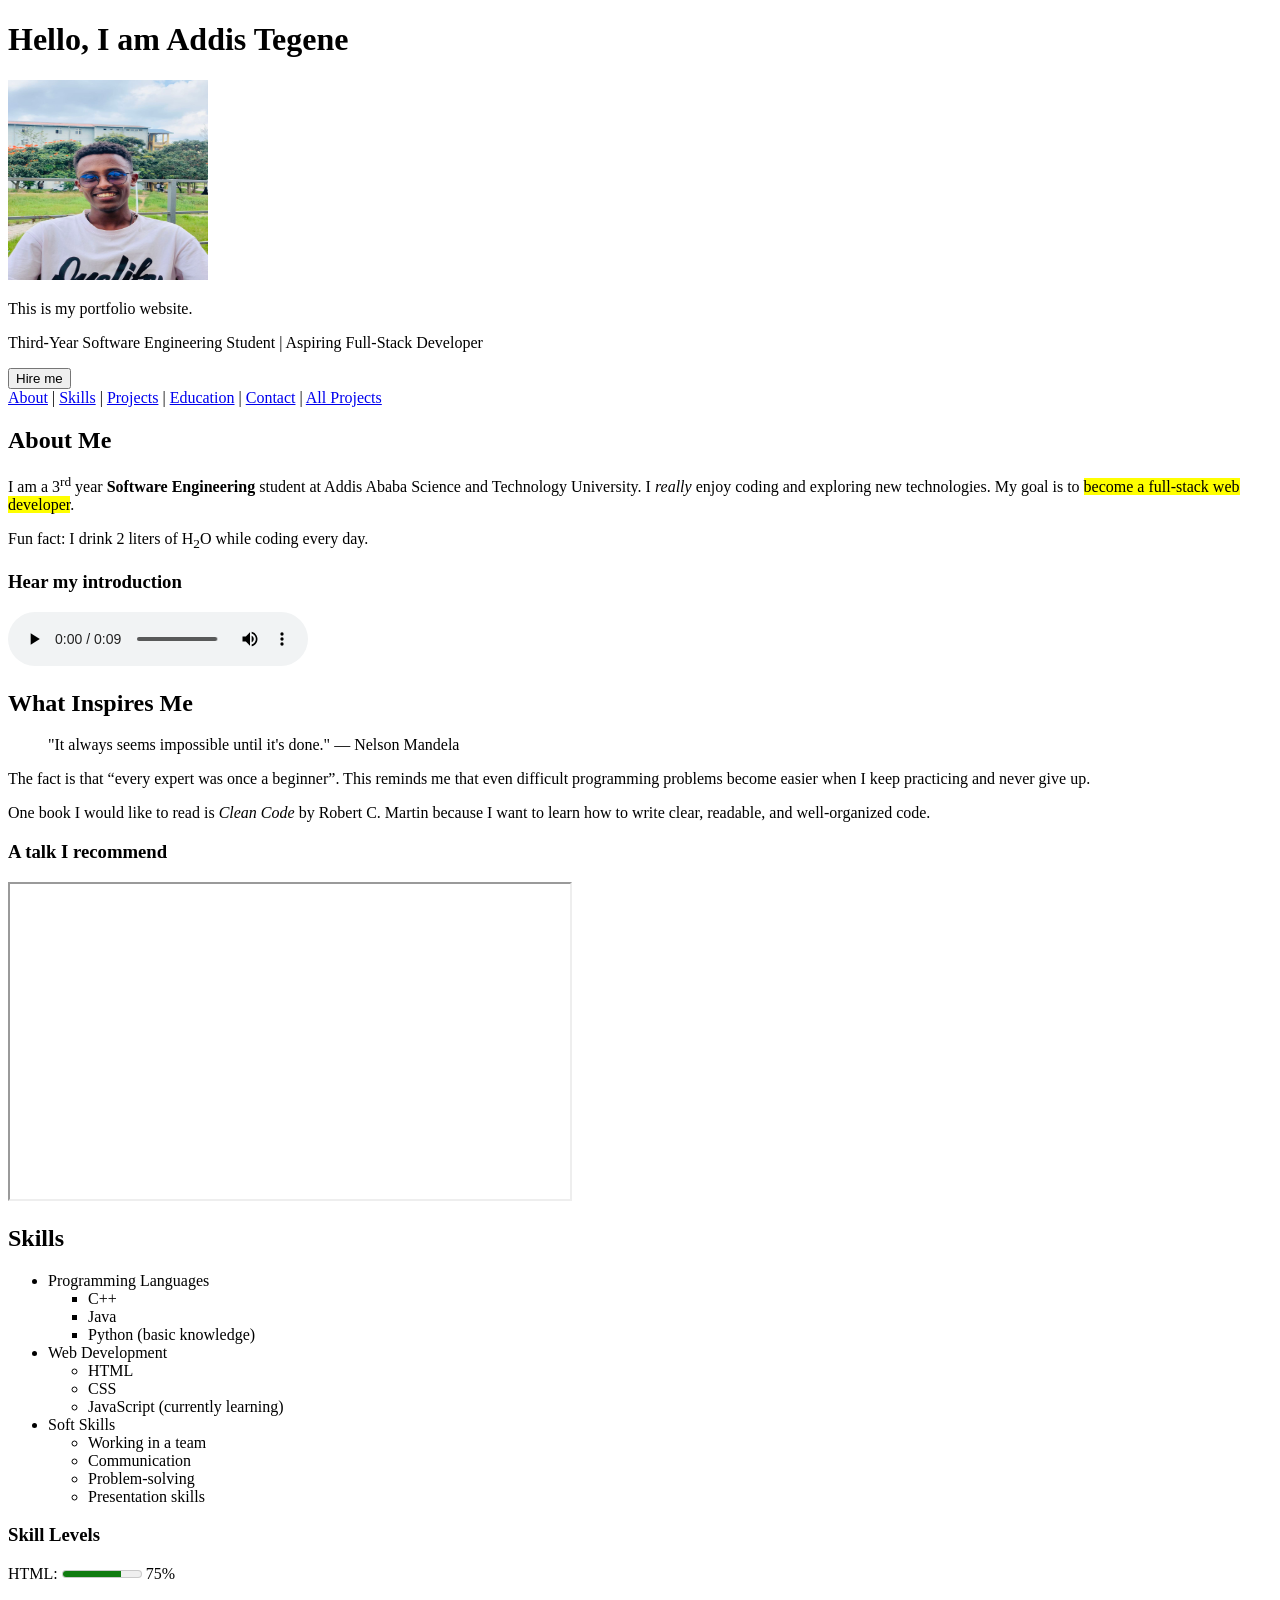
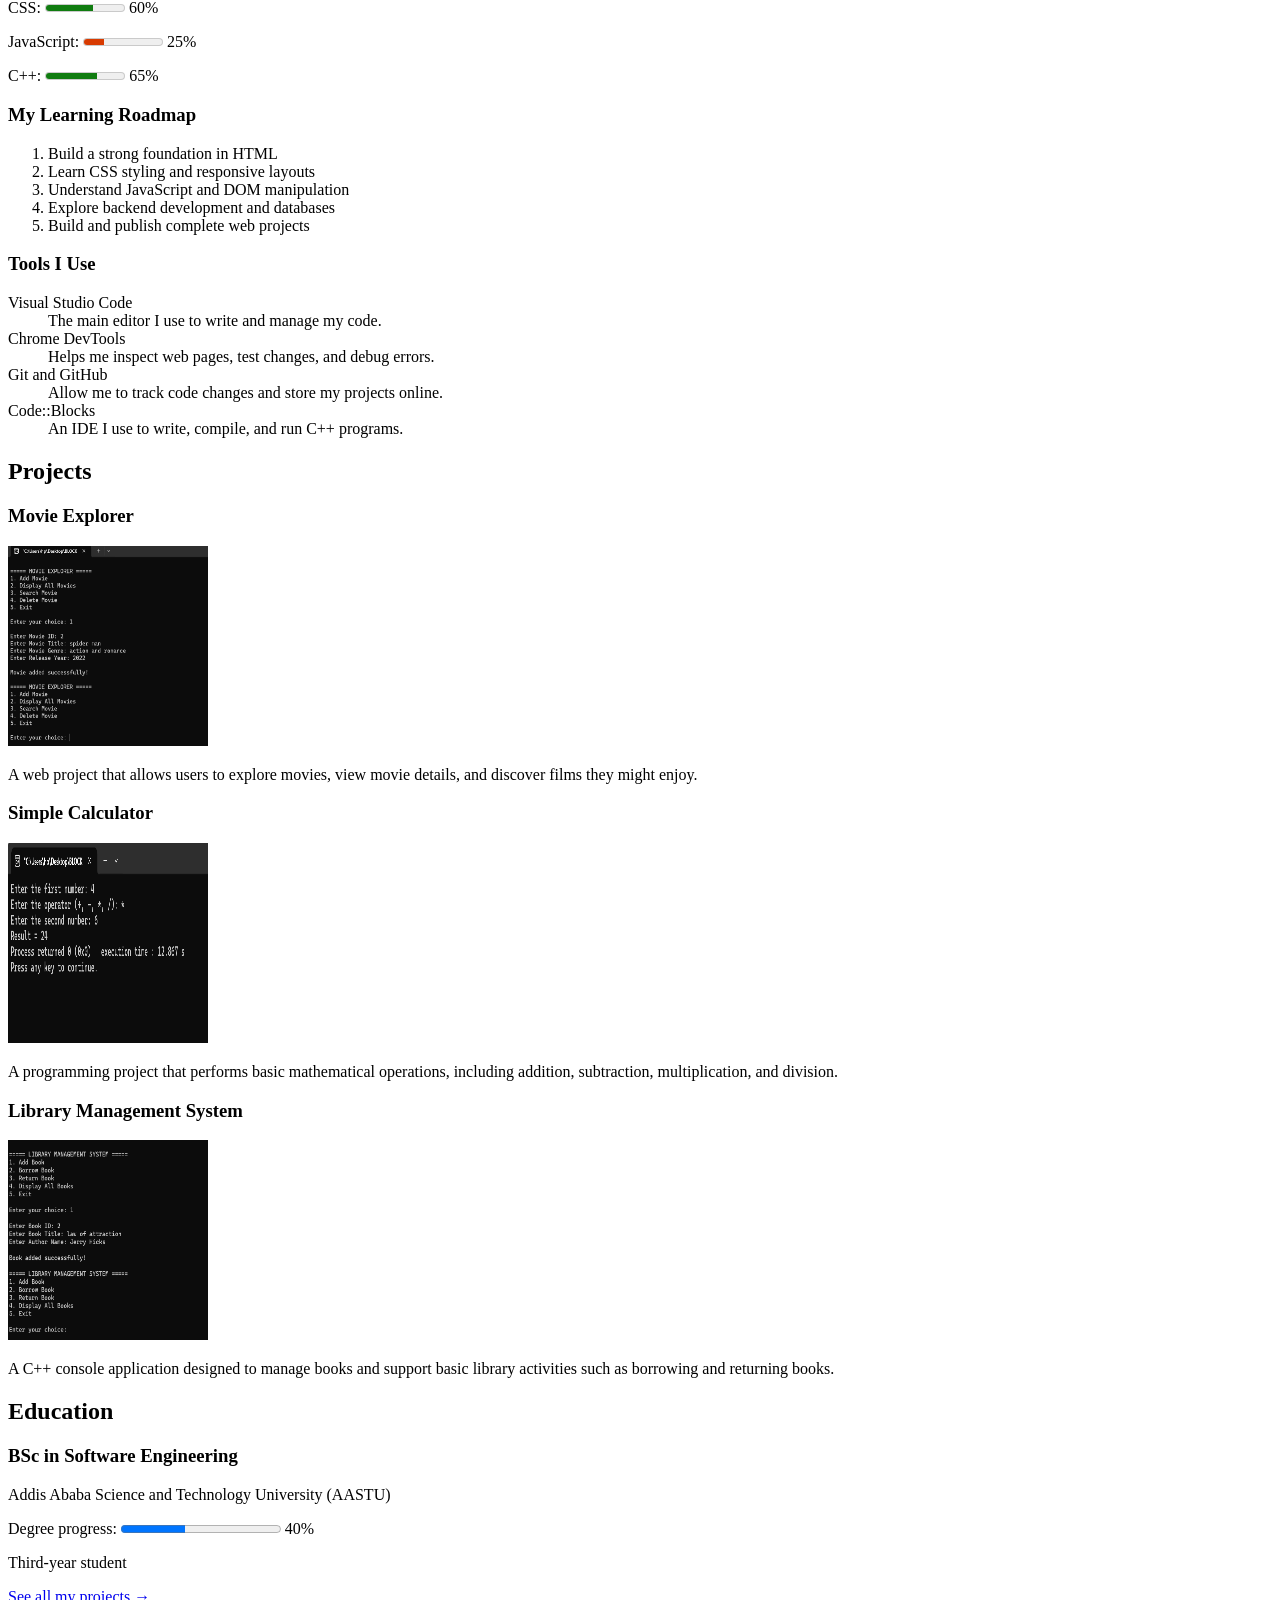
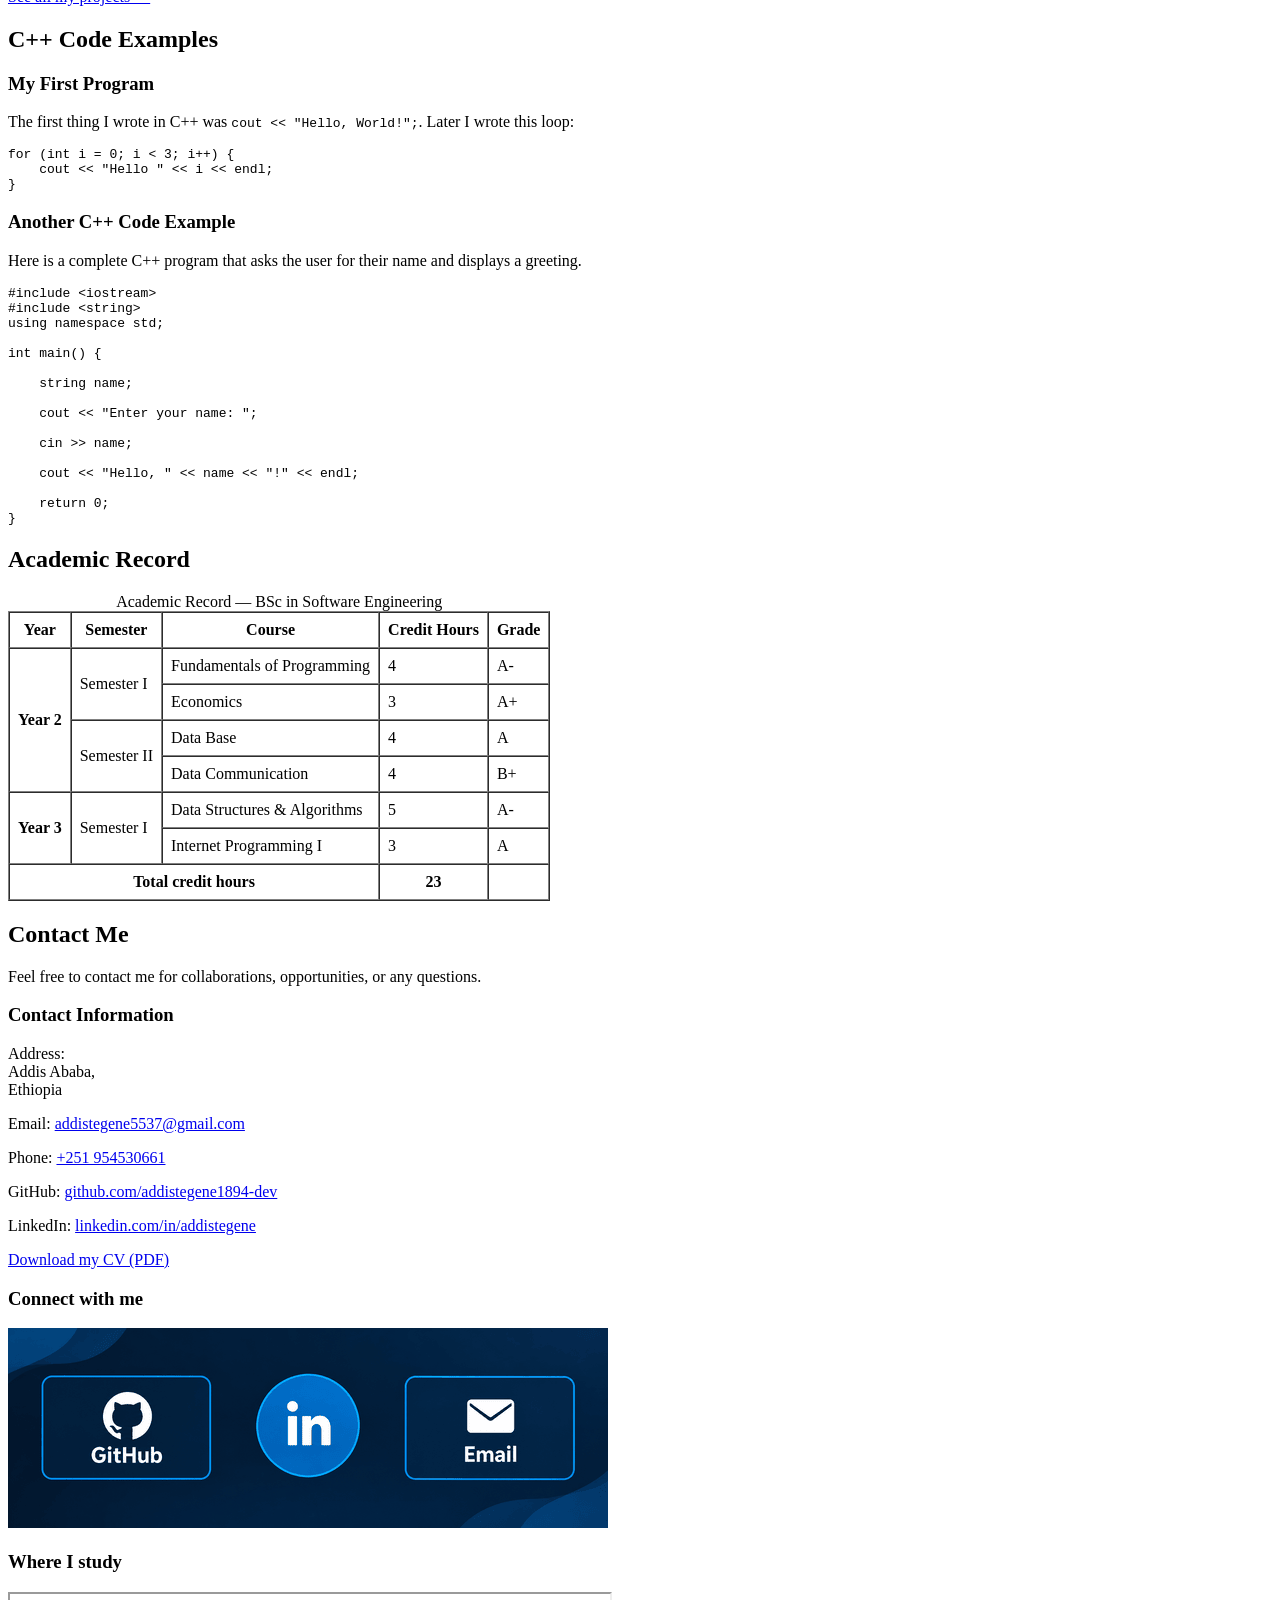
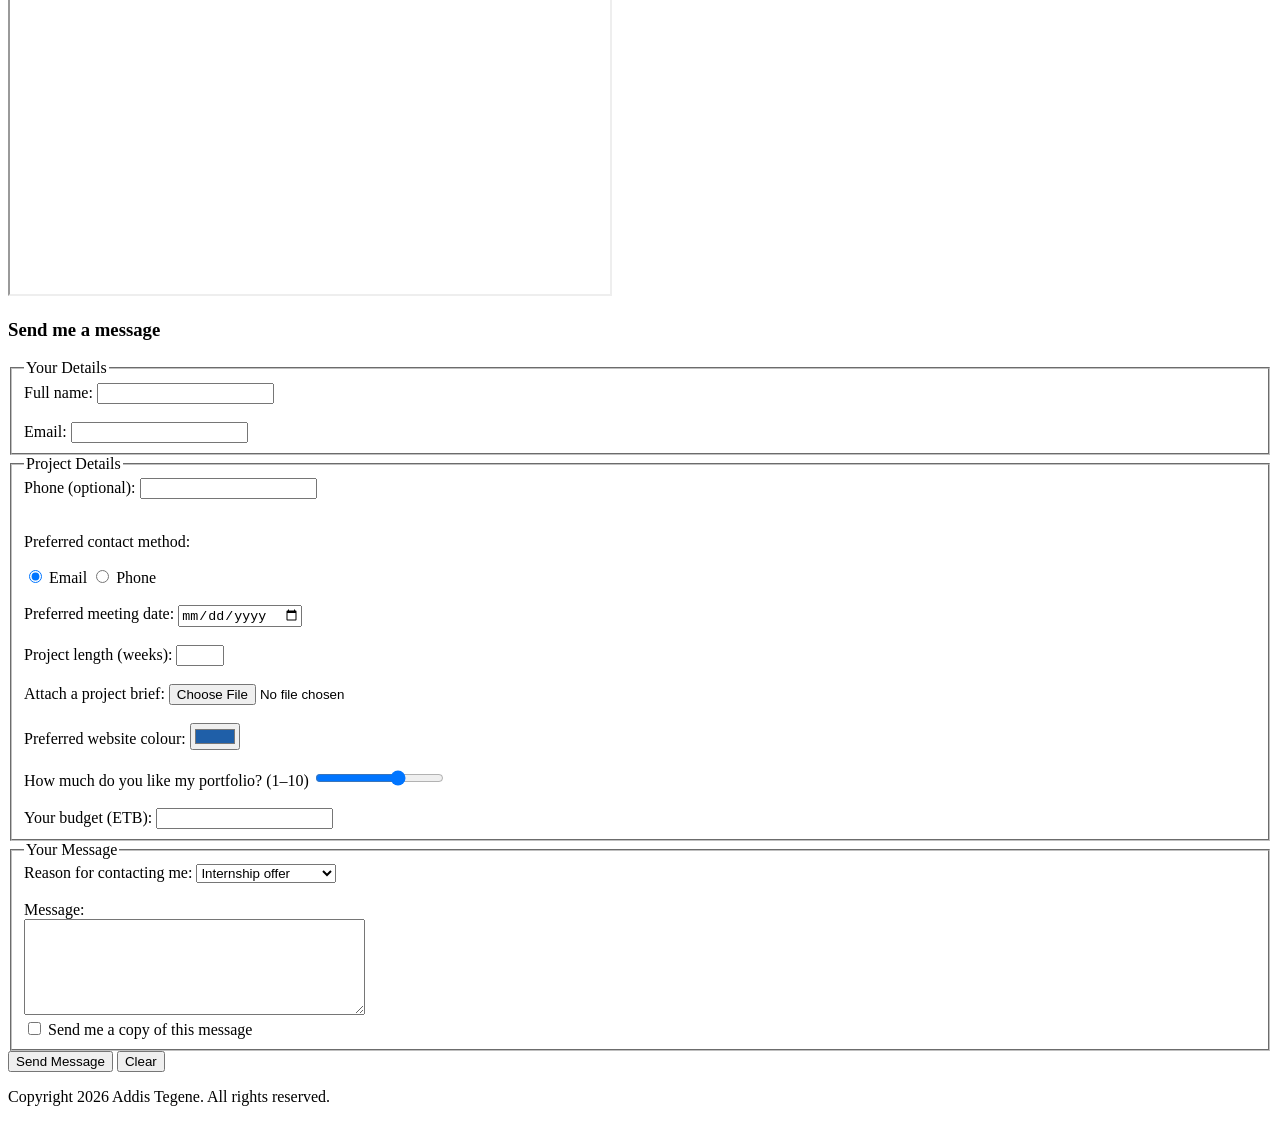
==== portfolio/index.html @ 34bf897a "Add dialog, collapsible details, meters and progress" ====
<!DOCTYPE html>
<html lang="en">

<head>
    <meta charset="UTF-8">
    <meta name="viewport" content="width=device-width, initial-scale=1.0">

    <meta name="description" content="Portfolio of Addis Tegene, Software Engineering student and aspiring web developer in Addis Ababa.">

    <meta name="keywords" content="Addis Tegene, portfolio, software engineering, web developer, HTML">

    <meta name="author" content="Addis Tegene">

    <link rel="icon" type="image/png" href="images/favicon.png">

    <title>Addis Tegene | Portfolio</title>
</head>

<body>

<header>

    <h1>Hello, I am Addis Tegene</h1>

    <img src="images/profile photo.jpg"
         alt="Portrait of Addis Tegene"
         width="200"
         height="200">

    <p>This is my portfolio website.</p>
    <p>Third-Year Software Engineering Student | Aspiring Full-Stack Developer</p>

    <button type="button"
    onclick="document.getElementById('hireDialog').showModal()">
    Hire me
</button>

<dialog id="hireDialog">

    <h2>Available for Internships</h2>

    <p>
        I am available for internships and freelance web projects
        from June 2027.
    </p>

    <p>
        <a href="#contact">Send me a message</a>
        or
        <a href="files/cv.pdf" download>download my CV</a>.
    </p>

    <button type="button"
        onclick="document.getElementById('hireDialog').close()">
        Close
    </button>

</dialog>
    <nav>
        <a href="index.html#about">About</a> |
        <a href="index.html#skills">Skills</a> |
        <a href="index.html#projects">Projects</a> |
        <a href="index.html#education">Education</a> |
        <a href="index.html#contact">Contact</a> |
        <a href="project.html">All Projects</a>
    </nav>

</header>

<main>

    <section id="about">

        <h2>About Me</h2>

        <p>
            I am a 3<sup>rd</sup> year
            <strong>Software Engineering</strong> student
            at Addis Ababa Science and Technology University.
            I <em>really</em> enjoy coding and exploring new technologies.
            My goal is to
            <mark>become a full-stack web developer</mark>.
        </p>

        <p>
            Fun fact: I drink 2 liters of H<sub>2</sub>O
            while coding every day.
        </p>
<h3>Hear my introduction</h3>

<audio controls>
    <source src="media/intro.mp3" type="audio/mpeg">
    Your browser does not support the audio element.
</audio>    
    </section>

    <aside>

        <h2>What Inspires Me</h2>

        <blockquote>
            "It always seems impossible until it's done."
            — Nelson Mandela
        </blockquote>

        <p>
            The fact is that <q>every expert was once a beginner</q>.
            This reminds me that even difficult programming problems
            become easier when I keep practicing and never give up.
        </p>

        <p>
            One book I would like to read is
            <cite>Clean Code</cite> by Robert C. Martin because I want
            to learn how to write clear, readable, and well-organized code.
        </p>
<h3>A talk I recommend</h3>

<iframe
    src="https://www.youtube.com/embed/nKIu9yen5nc"
    width="560"
    height="315"
    title="YouTube video: What Most Schools Don't Teach"
    allowfullscreen>
</iframe>
    </aside>

    <section id="skills">

        <h2>Skills</h2>

        <ul>
            <li>Programming Languages
                <ul type="square">
                    <li>C++</li>
                    <li>Java</li>
                    <li>Python (basic knowledge)</li>
                </ul>
            </li>

            <li>Web Development
                <ul type="circle">
                    <li>HTML</li>
                    <li>CSS</li>
                    <li>JavaScript (currently learning)</li>
                </ul>
            </li>

            <li>Soft Skills
                <ul>
                    <li>Working in a team</li>
                    <li>Communication</li>
                    <li>Problem-solving</li>
                    <li>Presentation skills</li>
                </ul>
            </li>
        </ul>

        
        <h3>Skill Levels</h3>

<p>
    <label for="lvl-html">HTML:</label>
    <meter id="lvl-html" value="0.75" min="0" max="1">
        75%
    </meter>
    75%
</p>

<p>
    <label for="lvl-css">CSS:</label>
    <meter id="lvl-css" value="0.60" min="0" max="1">
        60%
    </meter>
    60%
</p>

<p>
    <label for="lvl-js">JavaScript:</label>
    <meter id="lvl-js" value="0.25" min="0" max="1"
           low="0.3" high="0.7" optimum="1">
        25%
    </meter>
    25%
</p>

<p>
    <label for="lvl-cpp">C++:</label>
    <meter id="lvl-cpp" value="0.65" min="0" max="1">
        65%
    </meter>
    65%
</p>
        <h3>My Learning Roadmap</h3>

        <ol type="1">
            <li>Build a strong foundation in HTML</li>
            <li>Learn CSS styling and responsive layouts</li>
            <li>Understand JavaScript and DOM manipulation</li>
            <li>Explore backend development and databases</li>
            <li>Build and publish complete web projects</li>
        </ol>

        <h3>Tools I Use</h3>

        <dl>
            <dt>Visual Studio Code</dt>
            <dd>The main editor I use to write and manage my code.</dd>

            <dt>Chrome DevTools</dt>
            <dd>Helps me inspect web pages, test changes, and debug errors.</dd>

            <dt>Git and GitHub</dt>
            <dd>Allow me to track code changes and store my projects online.</dd>

            <dt>Code::Blocks</dt>
            <dd>An IDE I use to write, compile, and run C++ programs.</dd>
        </dl>

    </section>

    <section id="projects">

        <h2>Projects</h2>

        <article id="movie">

            <h3>Movie Explorer</h3>

            <img src="images/project-movie-explorer.png"
                 alt="Movie Explorer project screenshot"
                 width="200"
                 height="200">

            <p>
                A web project that allows users to explore movies,
                view movie details, and discover films they might enjoy.
            </p>

        </article>

        <article id="calculator">

            <h3>Simple Calculator</h3>

            <img src="images/project-calculator.png"
                 alt="Simple calculator project screenshot"
                 width="200"
                 height="200">

            <p>
                A programming project that performs basic mathematical
                operations, including addition, subtraction,
                multiplication, and division.
            </p>

        </article>

        <article id="library">

            <h3>Library Management System</h3>

            <img src="images/project-library.png"
                 alt="Library management system project screenshot"
                 width="200"
                 height="200">

            <p>
                A C++ console application designed to manage books
                and support basic library activities such as
                borrowing and returning books.
            </p>

        </article>

    </section>

   <section id="education">

    <h2>Education</h2>

    <h3>BSc in Software Engineering</h3>

    <p>
        Addis Ababa Science and Technology University (AASTU)
    </p>

    <p>
        <label for="degree">Degree progress:</label>

        <progress id="degree" value="40" max="100">
            40%
        </progress>

        40%
    </p>

    <p>Third-year student</p>

    <p>
        <a href="project.html">See all my projects →</a>
    </p>

</section>

    <section id="code-examples">

        <h2>C++ Code Examples</h2>

        <h3>My First Program</h3>

        <p>
            The first thing I wrote in C++ was
            <code>cout &lt;&lt; "Hello, World!";</code>.
            Later I wrote this loop:
        </p>

        <pre><code>for (int i = 0; i &lt; 3; i++) {
    cout &lt;&lt; "Hello " &lt;&lt; i &lt;&lt; endl;
}</code></pre>

        <h3>Another C++ Code Example</h3>

        <p>
            Here is a complete C++ program that asks the user
            for their name and displays a greeting.
        </p>

        <pre><code>#include &lt;iostream&gt;
#include &lt;string&gt;
using namespace std;

int main() {

    string name;

    cout &lt;&lt; "Enter your name: ";

    cin &gt;&gt; name;

    cout &lt;&lt; "Hello, " &lt;&lt; name &lt;&lt; "!" &lt;&lt; endl;

    return 0;
}</code></pre>

    </section>

    <section id="academic-record">

        <h2>Academic Record</h2>

        <table border="1" cellpadding="8" cellspacing="0">

            <caption>Academic Record — BSc in Software Engineering</caption>

            <thead>
                <tr>
                    <th>Year</th>
                    <th>Semester</th>
                    <th>Course</th>
                    <th>Credit Hours</th>
                    <th>Grade</th>
                </tr>
            </thead>

            <tbody>

                <tr>
                    <th rowspan="4">Year 2</th>
                    <td rowspan="2">Semester I</td>
                    <td>Fundamentals of Programming</td>
                    <td>4</td>
                    <td>A-</td>
                </tr>

                <tr>
                    <td>Economics</td>
                    <td>3</td>
                    <td>A+</td>
                </tr>

                <tr>
                    <td rowspan="2">Semester II</td>
                    <td>Data Base</td>
                    <td>4</td>
                    <td>A</td>
                </tr>

                <tr>
                    <td>Data Communication</td>
                    <td>4</td>
                    <td>B+</td>
                </tr>

                <tr>
                    <th rowspan="2">Year 3</th>
                    <td rowspan="2">Semester I</td>
                    <td>Data Structures &amp; Algorithms</td>
                    <td>5</td>
                    <td>A-</td>
                </tr>

                <tr>
                    <td>Internet Programming I</td>
                    <td>3</td>
                    <td>A</td>
                </tr>

            </tbody>

            <tfoot>
                <tr>
                    <th colspan="3">Total credit hours</th>
                    <th>23</th>
                    <th></th>
                </tr>
            </tfoot>

        </table>

    </section>

    <section id="contact">

        <h2>Contact Me</h2>

        <p>
            Feel free to contact me for collaborations,
            opportunities, or any questions.
        </p>

        <h3>Contact Information</h3>

        <p>
            Address:<br>
            Addis Ababa,<br>
            Ethiopia
        </p>

        <p>
            Email:
            <a href="mailto:addistegene5537@gmail.com">
                addistegene5537@gmail.com
            </a>
        </p>

        <p>
            Phone:
            <a href="tel:+251954530661">+251 954530661</a>
        </p>

        <p>
            GitHub:
            <a href="https://github.com/addistegene1894-dev">
                github.com/addistegene1894-dev
            </a>
        </p>

        <p>
            LinkedIn:
            <a href="https://www.linkedin.com/in/addis-tegene">
                linkedin.com/in/addistegene
            </a>
        </p>

        <p>
            <a href="files/cv.pdf" download>
                Download my CV (PDF)
            </a>
        </p>

        <h3>Connect with me</h3>

        <img
            src="images/connect-banner.png"
            usemap="#connectmap"
            alt="Connect banner: GitHub, LinkedIn, Email"
            width="600"
            height="200"
        >

        <map name="connectmap">

            <area
                shape="rect"
                coords="20,40,180,160"
                href="https://github.com/addistegene1894-dev"
                alt="GitHub"
                target="_blank"
                rel="noopener noreferrer"
            >

            <area
                shape="circle"
                coords="300,100,70"
                href="https://www.linkedin.com/in/addis-tegene-90b27638a/"
                alt="LinkedIn"
                target="_blank"
                rel="noopener noreferrer"
            >

            <area
                shape="rect"
                coords="420,40,580,160"
                href="mailto:addistegene5537@gmail.com"
                alt="Email"
            >

        </map>

        <h3>Where I study</h3>

<iframe
    src="https://www.google.com/maps?q=Addis+Ababa+Science+and+Technology+University,+Addis+Ababa,+Ethiopia&output=embed"
    width="600"
    height="300"
    title="Map of Addis Ababa Science and Technology University campus">
</iframe>
<h3>Send me a message</h3>

<form action="thank-you.html" method="post" enctype="multipart/form-data">

    <fieldset>
        <legend>Your Details</legend>

        <label for="fullname">Full name:</label>
        <input type="text" id="fullname" name="fullname" required>
        <br><br>

        <label for="email">Email:</label>
        <input type="email" id="email" name="email" required>
    </fieldset>

    <fieldset>
        <legend>Project Details</legend>

        <label for="phone">Phone (optional):</label>
        <input type="text" id="phone" name="phone"
               pattern="0[79][0-9]{8}"
               title="10 digits starting with 09 or 07">
        <br><br>

        <p>Preferred contact method:</p>

        <input type="radio" id="by-email" name="contact-method"
               value="email" checked>
        <label for="by-email">Email</label>

        <input type="radio" id="by-phone" name="contact-method"
               value="phone">
        <label for="by-phone">Phone</label>
        <br><br>

        <label for="meeting">Preferred meeting date:</label>
        <input type="date" id="meeting" name="meeting"
               min="2026-11-01">
        <br><br>

        <label for="weeks">Project length (weeks):</label>
        <input type="number" id="weeks" name="weeks"
               min="1" max="52" step="1">
        <br><br>

        <label for="brief">Attach a project brief:</label>
        <input type="file" id="brief" name="brief">
        <br><br>

        <label for="colour">Preferred website colour:</label>
        <input type="color" id="colour" name="colour"
               value="#1f5fa8">
        <br><br>

        <label for="rating">
            How much do you like my portfolio? (1–10)
        </label>
        <input type="range" id="rating" name="rating"
               min="1" max="10" value="7">
        <br><br>

        <label for="budget">Your budget (ETB):</label>
        <input type="number" id="budget" name="budget"
               min="1000" step="500">

    </fieldset>

    <fieldset>
        <legend>Your Message</legend>

        <label for="reason">Reason for contacting me:</label>

        <select id="reason" name="reason" required>
            <optgroup label="Work">
                <option value="internship">Internship offer</option>
                <option value="freelance">Freelance project</option>
                <option value="job">Full-time job</option>
            </optgroup>

            <optgroup label="Study">
                <option value="group-project">Group project</option>
                <option value="tutoring">Tutoring</option>
            </optgroup>

            <option value="other">Other</option>
        </select>
        <br><br>

        <label for="message">Message:</label><br>

        <textarea id="message" name="message"
                  rows="6" cols="40" required></textarea>

        <br>

        <input type="checkbox" id="copy" name="copy" value="yes">
        <label for="copy">Send me a copy of this message</label>

    </fieldset>

    <button type="submit">Send Message</button>
    <button type="reset">Clear</button>

</form>

    </section>

</main>

<footer>

    <p>Copyright 2026 Addis Tegene. All rights reserved.</p>

</footer>

</body>
</html>
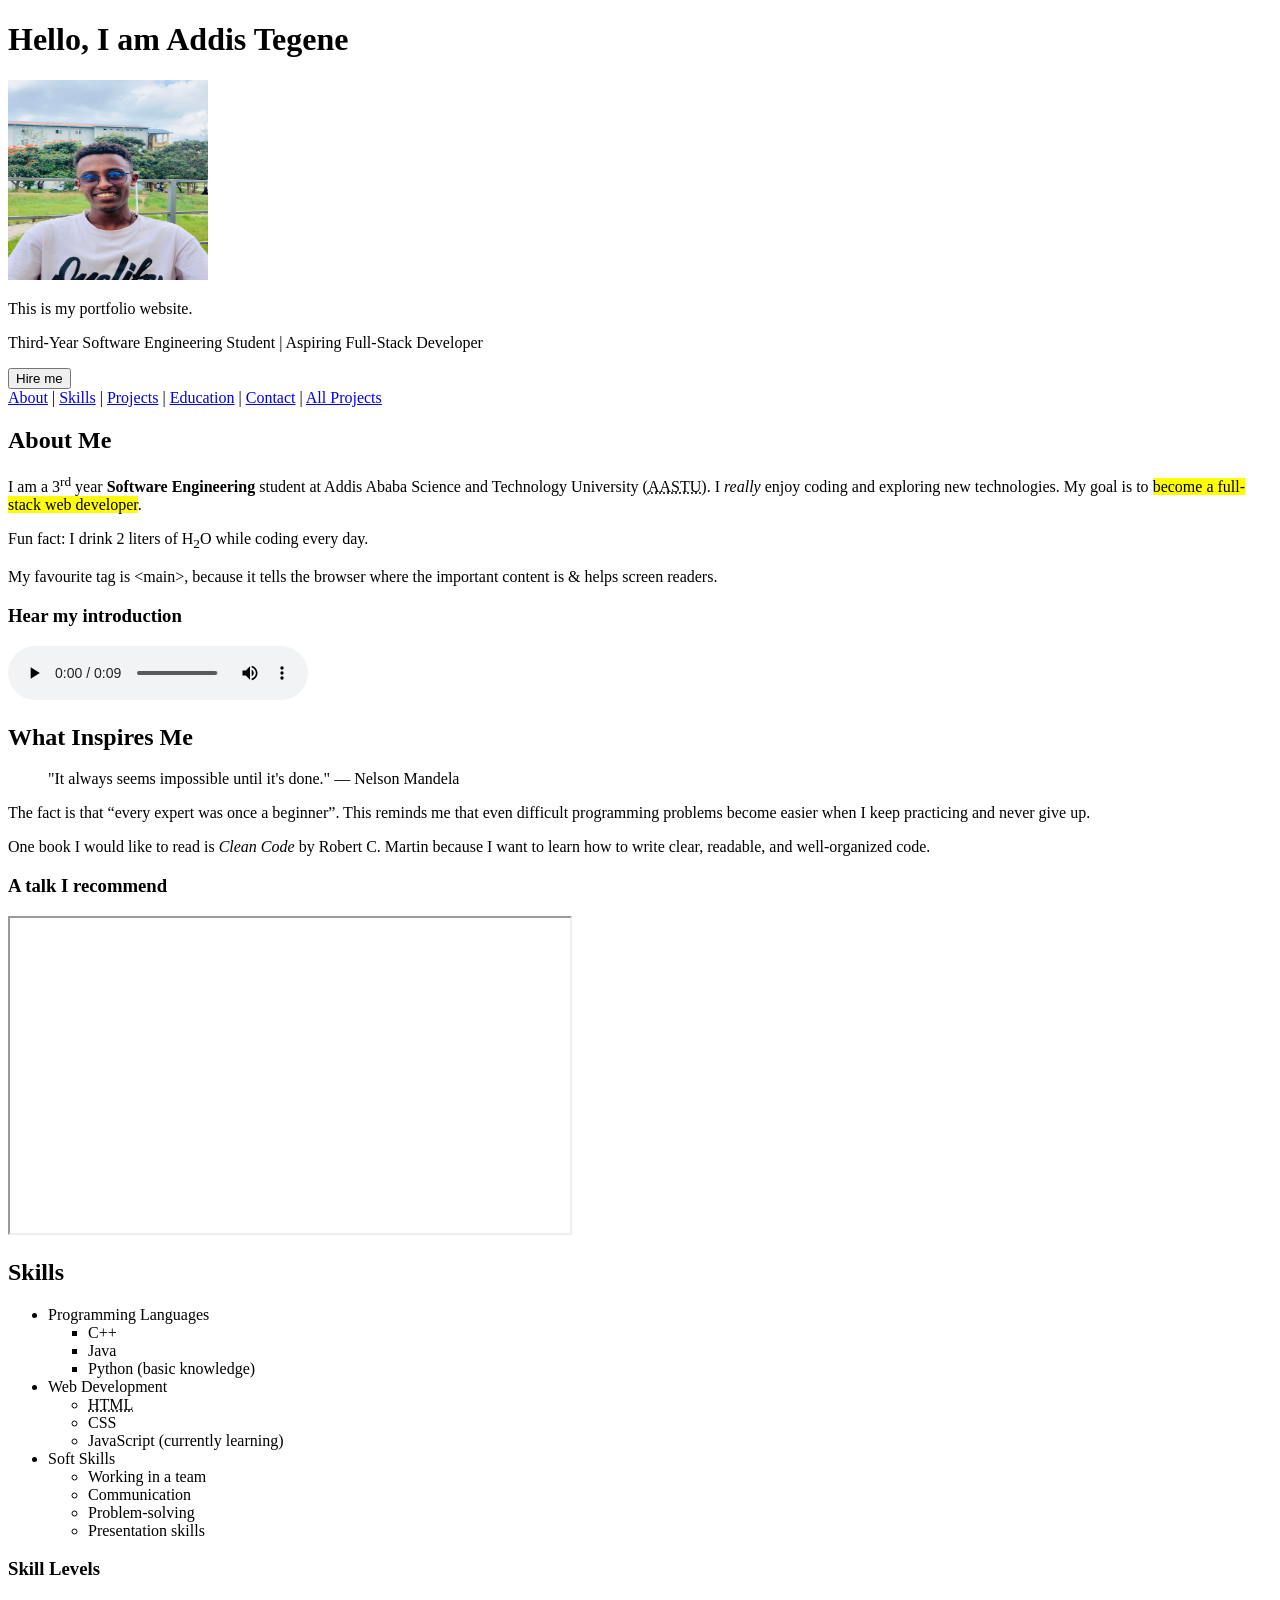
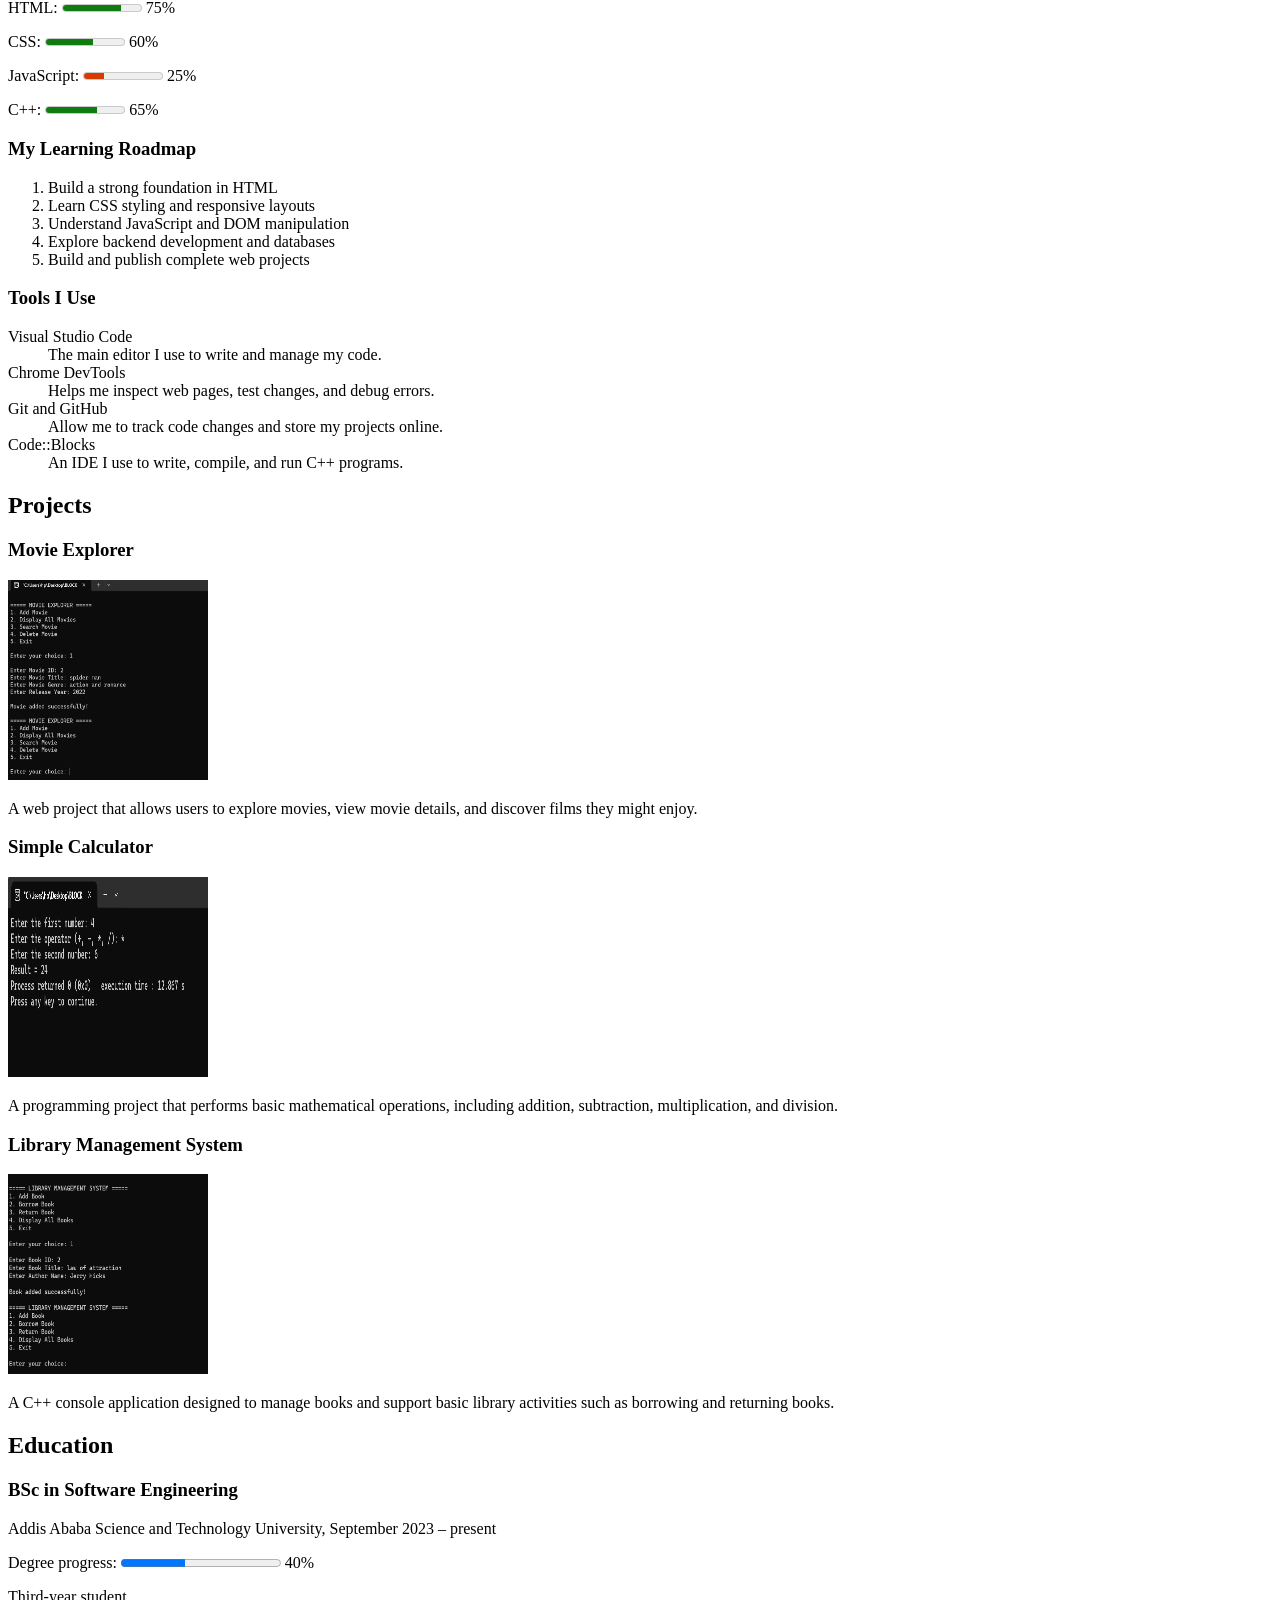
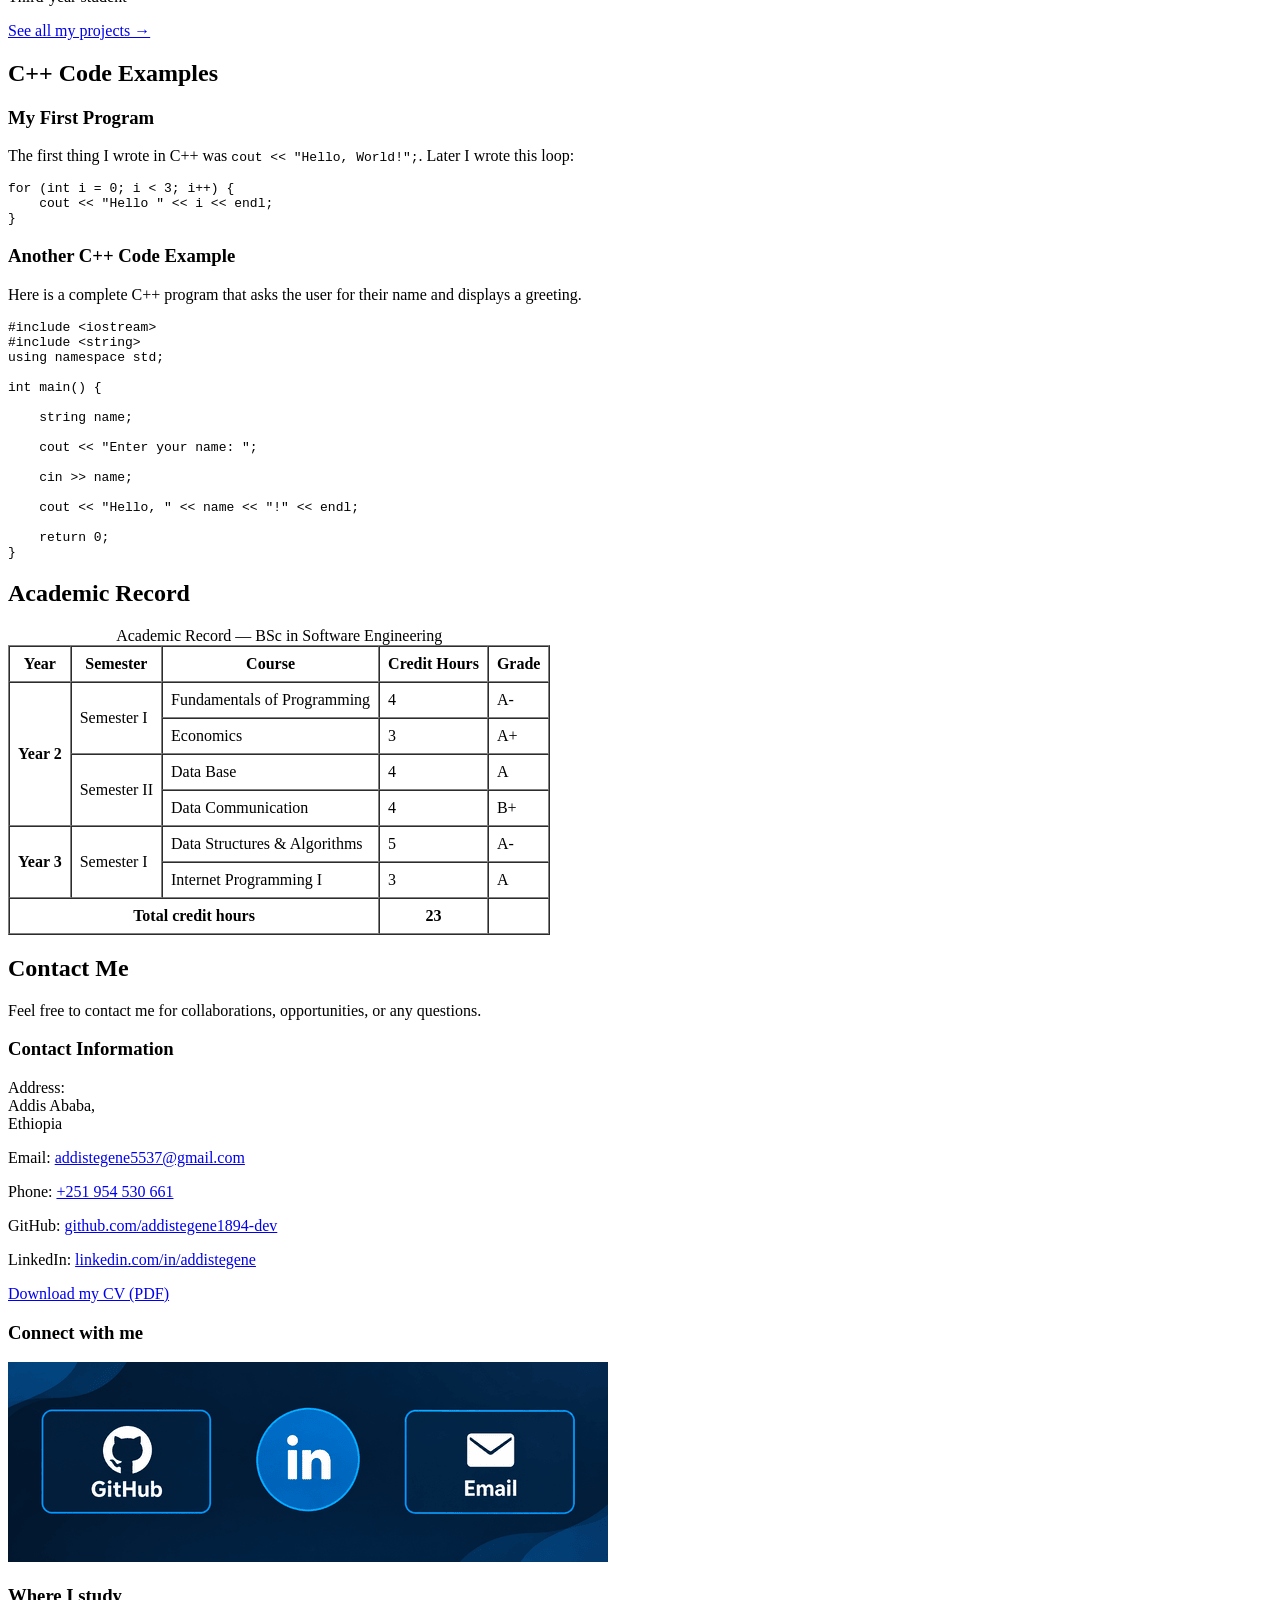
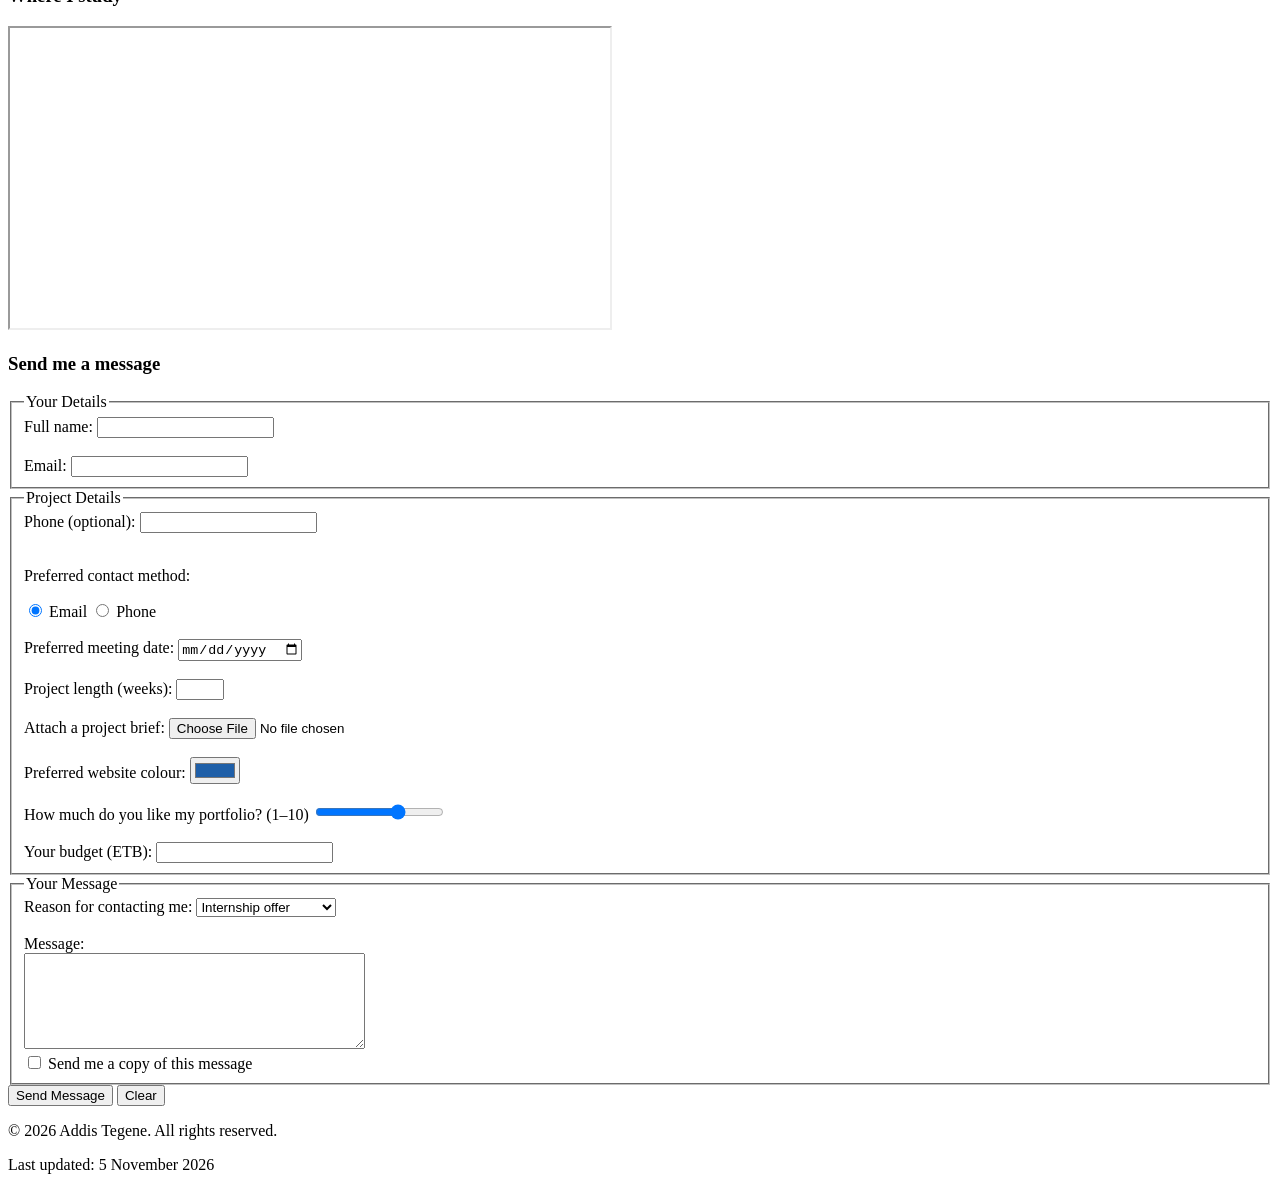
==== commit 3422c1cf: "Adding Dates, abbreviations, HTML entities" ====
--- a/portfolio/index.html
+++ b/portfolio/index.html
@@ -1,3 +1,4 @@
+
 <!DOCTYPE html>
 <html lang="en">
 
@@ -31,31 +32,32 @@
     <p>Third-Year Software Engineering Student | Aspiring Full-Stack Developer</p>
 
     <button type="button"
-    onclick="document.getElementById('hireDialog').showModal()">
-    Hire me
-</button>
-
-<dialog id="hireDialog">
-
-    <h2>Available for Internships</h2>
-
-    <p>
-        I am available for internships and freelance web projects
-        from June 2027.
-    </p>
-
-    <p>
-        <a href="#contact">Send me a message</a>
-        or
-        <a href="files/cv.pdf" download>download my CV</a>.
-    </p>
-
-    <button type="button"
-        onclick="document.getElementById('hireDialog').close()">
-        Close
+        onclick="document.getElementById('hireDialog').showModal()">
+        Hire me
     </button>
 
-</dialog>
+    <dialog id="hireDialog">
+
+        <h2>Available for Internships</h2>
+
+        <p>
+            I am available for internships and freelance web projects
+            from June 2027.
+        </p>
+
+        <p>
+            <a href="#contact">Send me a message</a>
+            or
+            <a href="files/cv.pdf" download>download my <abbr title="Curriculum Vitae">CV</abbr></a>.
+        </p>
+
+        <button type="button"
+            onclick="document.getElementById('hireDialog').close()">
+            Close
+        </button>
+
+    </dialog>
+
     <nav>
         <a href="index.html#about">About</a> |
         <a href="index.html#skills">Skills</a> |
@@ -76,7 +78,8 @@
         <p>
             I am a 3<sup>rd</sup> year
             <strong>Software Engineering</strong> student
-            at Addis Ababa Science and Technology University.
+            at Addis Ababa Science and Technology University
+            (<abbr title="Addis Ababa Science and Technology University">AASTU</abbr>).
             I <em>really</em> enjoy coding and exploring new technologies.
             My goal is to
             <mark>become a full-stack web developer</mark>.
@@ -86,12 +89,19 @@
             Fun fact: I drink 2 liters of H<sub>2</sub>O
             while coding every day.
         </p>
-<h3>Hear my introduction</h3>
-
-<audio controls>
-    <source src="media/intro.mp3" type="audio/mpeg">
-    Your browser does not support the audio element.
-</audio>    
+
+        <p>
+            My favourite tag is &lt;main&gt;, because it tells the browser
+            where the important content is &amp; helps screen readers.
+        </p>
+
+        <h3>Hear my introduction</h3>
+
+        <audio controls>
+            <source src="media/intro.mp3" type="audio/mpeg">
+            Your browser does not support the audio element.
+        </audio>
+
     </section>
 
     <aside>
@@ -114,15 +124,17 @@
             <cite>Clean Code</cite> by Robert C. Martin because I want
             to learn how to write clear, readable, and well-organized code.
         </p>
-<h3>A talk I recommend</h3>
-
-<iframe
-    src="https://www.youtube.com/embed/nKIu9yen5nc"
-    width="560"
-    height="315"
-    title="YouTube video: What Most Schools Don't Teach"
-    allowfullscreen>
-</iframe>
+
+        <h3>A talk I recommend</h3>
+
+        <iframe
+            src="https://www.youtube.com/embed/nKIu9yen5nc"
+            width="560"
+            height="315"
+            title="YouTube video: What Most Schools Don't Teach"
+            allowfullscreen>
+        </iframe>
+
     </aside>
 
     <section id="skills">
@@ -140,7 +152,7 @@
 
             <li>Web Development
                 <ul type="circle">
-                    <li>HTML</li>
+                    <li><abbr title="HyperText Markup Language">HTML</abbr></li>
                     <li>CSS</li>
                     <li>JavaScript (currently learning)</li>
                 </ul>
@@ -156,41 +168,41 @@
             </li>
         </ul>
 
-        
         <h3>Skill Levels</h3>
 
-<p>
-    <label for="lvl-html">HTML:</label>
-    <meter id="lvl-html" value="0.75" min="0" max="1">
-        75%
-    </meter>
-    75%
-</p>
-
-<p>
-    <label for="lvl-css">CSS:</label>
-    <meter id="lvl-css" value="0.60" min="0" max="1">
-        60%
-    </meter>
-    60%
-</p>
-
-<p>
-    <label for="lvl-js">JavaScript:</label>
-    <meter id="lvl-js" value="0.25" min="0" max="1"
-           low="0.3" high="0.7" optimum="1">
-        25%
-    </meter>
-    25%
-</p>
-
-<p>
-    <label for="lvl-cpp">C++:</label>
-    <meter id="lvl-cpp" value="0.65" min="0" max="1">
-        65%
-    </meter>
-    65%
-</p>
+        <p>
+            <label for="lvl-html">HTML:</label>
+            <meter id="lvl-html" value="0.75" min="0" max="1">
+                75%
+            </meter>
+            75%
+        </p>
+
+        <p>
+            <label for="lvl-css">CSS:</label>
+            <meter id="lvl-css" value="0.60" min="0" max="1">
+                60%
+            </meter>
+            60%
+        </p>
+
+        <p>
+            <label for="lvl-js">JavaScript:</label>
+            <meter id="lvl-js" value="0.25" min="0" max="1"
+                   low="0.3" high="0.7" optimum="1">
+                25%
+            </meter>
+            25%
+        </p>
+
+        <p>
+            <label for="lvl-cpp">C++:</label>
+            <meter id="lvl-cpp" value="0.65" min="0" max="1">
+                65%
+            </meter>
+            65%
+        </p>
+
         <h3>My Learning Roadmap</h3>
 
         <ol type="1">
@@ -275,33 +287,34 @@
 
     </section>
 
-   <section id="education">
-
-    <h2>Education</h2>
-
-    <h3>BSc in Software Engineering</h3>
-
-    <p>
-        Addis Ababa Science and Technology University (AASTU)
-    </p>
-
-    <p>
-        <label for="degree">Degree progress:</label>
-
-        <progress id="degree" value="40" max="100">
+    <section id="education">
+
+        <h2>Education</h2>
+
+        <h3>BSc in Software Engineering</h3>
+
+        <p>
+            Addis Ababa Science and Technology University,
+            <time datetime="2023-09">September 2023</time> – present
+        </p>
+
+        <p>
+            <label for="degree">Degree progress:</label>
+
+            <progress id="degree" value="40" max="100">
+                40%
+            </progress>
+
             40%
-        </progress>
-
-        40%
-    </p>
-
-    <p>Third-year student</p>
-
-    <p>
-        <a href="project.html">See all my projects →</a>
-    </p>
-
-</section>
+        </p>
+
+        <p>Third-year student</p>
+
+        <p>
+            <a href="project.html">See all my projects →</a>
+        </p>
+
+    </section>
 
     <section id="code-examples">
 
@@ -446,7 +459,7 @@
 
         <p>
             Phone:
-            <a href="tel:+251954530661">+251 954530661</a>
+            <a href="tel:+251954530661">+251&nbsp;954&nbsp;530&nbsp;661</a>
         </p>
 
         <p>
@@ -510,116 +523,117 @@
 
         <h3>Where I study</h3>
 
-<iframe
-    src="https://www.google.com/maps?q=Addis+Ababa+Science+and+Technology+University,+Addis+Ababa,+Ethiopia&output=embed"
-    width="600"
-    height="300"
-    title="Map of Addis Ababa Science and Technology University campus">
-</iframe>
-<h3>Send me a message</h3>
-
-<form action="thank-you.html" method="post" enctype="multipart/form-data">
-
-    <fieldset>
-        <legend>Your Details</legend>
-
-        <label for="fullname">Full name:</label>
-        <input type="text" id="fullname" name="fullname" required>
-        <br><br>
-
-        <label for="email">Email:</label>
-        <input type="email" id="email" name="email" required>
-    </fieldset>
-
-    <fieldset>
-        <legend>Project Details</legend>
-
-        <label for="phone">Phone (optional):</label>
-        <input type="text" id="phone" name="phone"
-               pattern="0[79][0-9]{8}"
-               title="10 digits starting with 09 or 07">
-        <br><br>
-
-        <p>Preferred contact method:</p>
-
-        <input type="radio" id="by-email" name="contact-method"
-               value="email" checked>
-        <label for="by-email">Email</label>
-
-        <input type="radio" id="by-phone" name="contact-method"
-               value="phone">
-        <label for="by-phone">Phone</label>
-        <br><br>
-
-        <label for="meeting">Preferred meeting date:</label>
-        <input type="date" id="meeting" name="meeting"
-               min="2026-11-01">
-        <br><br>
-
-        <label for="weeks">Project length (weeks):</label>
-        <input type="number" id="weeks" name="weeks"
-               min="1" max="52" step="1">
-        <br><br>
-
-        <label for="brief">Attach a project brief:</label>
-        <input type="file" id="brief" name="brief">
-        <br><br>
-
-        <label for="colour">Preferred website colour:</label>
-        <input type="color" id="colour" name="colour"
-               value="#1f5fa8">
-        <br><br>
-
-        <label for="rating">
-            How much do you like my portfolio? (1–10)
-        </label>
-        <input type="range" id="rating" name="rating"
-               min="1" max="10" value="7">
-        <br><br>
-
-        <label for="budget">Your budget (ETB):</label>
-        <input type="number" id="budget" name="budget"
-               min="1000" step="500">
-
-    </fieldset>
-
-    <fieldset>
-        <legend>Your Message</legend>
-
-        <label for="reason">Reason for contacting me:</label>
-
-        <select id="reason" name="reason" required>
-            <optgroup label="Work">
-                <option value="internship">Internship offer</option>
-                <option value="freelance">Freelance project</option>
-                <option value="job">Full-time job</option>
-            </optgroup>
-
-            <optgroup label="Study">
-                <option value="group-project">Group project</option>
-                <option value="tutoring">Tutoring</option>
-            </optgroup>
-
-            <option value="other">Other</option>
-        </select>
-        <br><br>
-
-        <label for="message">Message:</label><br>
-
-        <textarea id="message" name="message"
-                  rows="6" cols="40" required></textarea>
-
-        <br>
-
-        <input type="checkbox" id="copy" name="copy" value="yes">
-        <label for="copy">Send me a copy of this message</label>
-
-    </fieldset>
-
-    <button type="submit">Send Message</button>
-    <button type="reset">Clear</button>
-
-</form>
+        <iframe
+            src="https://www.google.com/maps?q=Addis+Ababa+Science+and+Technology+University,+Addis+Ababa,+Ethiopia&output=embed"
+            width="600"
+            height="300"
+            title="Map of Addis Ababa Science and Technology University campus">
+        </iframe>
+
+        <h3>Send me a message</h3>
+
+        <form action="thank-you.html" method="post" enctype="multipart/form-data">
+
+            <fieldset>
+                <legend>Your Details</legend>
+
+                <label for="fullname">Full name:</label>
+                <input type="text" id="fullname" name="fullname" required>
+                <br><br>
+
+                <label for="email">Email:</label>
+                <input type="email" id="email" name="email" required>
+            </fieldset>
+
+            <fieldset>
+                <legend>Project Details</legend>
+
+                <label for="phone">Phone (optional):</label>
+                <input type="text" id="phone" name="phone"
+                       pattern="0[79][0-9]{8}"
+                       title="10 digits starting with 09 or 07">
+                <br><br>
+
+                <p>Preferred contact method:</p>
+
+                <input type="radio" id="by-email" name="contact-method"
+                       value="email" checked>
+                <label for="by-email">Email</label>
+
+                <input type="radio" id="by-phone" name="contact-method"
+                       value="phone">
+                <label for="by-phone">Phone</label>
+                <br><br>
+
+                <label for="meeting">Preferred meeting date:</label>
+                <input type="date" id="meeting" name="meeting"
+                       min="2026-11-01">
+                <br><br>
+
+                <label for="weeks">Project length (weeks):</label>
+                <input type="number" id="weeks" name="weeks"
+                       min="1" max="52" step="1">
+                <br><br>
+
+                <label for="brief">Attach a project brief:</label>
+                <input type="file" id="brief" name="brief">
+                <br><br>
+
+                <label for="colour">Preferred website colour:</label>
+                <input type="color" id="colour" name="colour"
+                       value="#1f5fa8">
+                <br><br>
+
+                <label for="rating">
+                    How much do you like my portfolio? (1–10)
+                </label>
+                <input type="range" id="rating" name="rating"
+                       min="1" max="10" value="7">
+                <br><br>
+
+                <label for="budget">Your budget (ETB):</label>
+                <input type="number" id="budget" name="budget"
+                       min="1000" step="500">
+
+            </fieldset>
+
+            <fieldset>
+                <legend>Your Message</legend>
+
+                <label for="reason">Reason for contacting me:</label>
+
+                <select id="reason" name="reason" required>
+                    <optgroup label="Work">
+                        <option value="internship">Internship offer</option>
+                        <option value="freelance">Freelance project</option>
+                        <option value="job">Full-time job</option>
+                    </optgroup>
+
+                    <optgroup label="Study">
+                        <option value="group-project">Group project</option>
+                        <option value="tutoring">Tutoring</option>
+                    </optgroup>
+
+                    <option value="other">Other</option>
+                </select>
+                <br><br>
+
+                <label for="message">Message:</label><br>
+
+                <textarea id="message" name="message"
+                          rows="6" cols="40" required></textarea>
+
+                <br>
+
+                <input type="checkbox" id="copy" name="copy" value="yes">
+                <label for="copy">Send me a copy of this message</label>
+
+            </fieldset>
+
+            <button type="submit">Send Message</button>
+            <button type="reset">Clear</button>
+
+        </form>
 
     </section>
 
@@ -627,9 +641,11 @@
 
 <footer>
 
-    <p>Copyright 2026 Addis Tegene. All rights reserved.</p>
+    <p>&copy; 2026 Addis Tegene. All rights reserved.</p>
+
+    <p>Last updated: <time datetime="2026-11-05">5 November 2026</time></p>
 
 </footer>
 
 </body>
-</html>+</html>
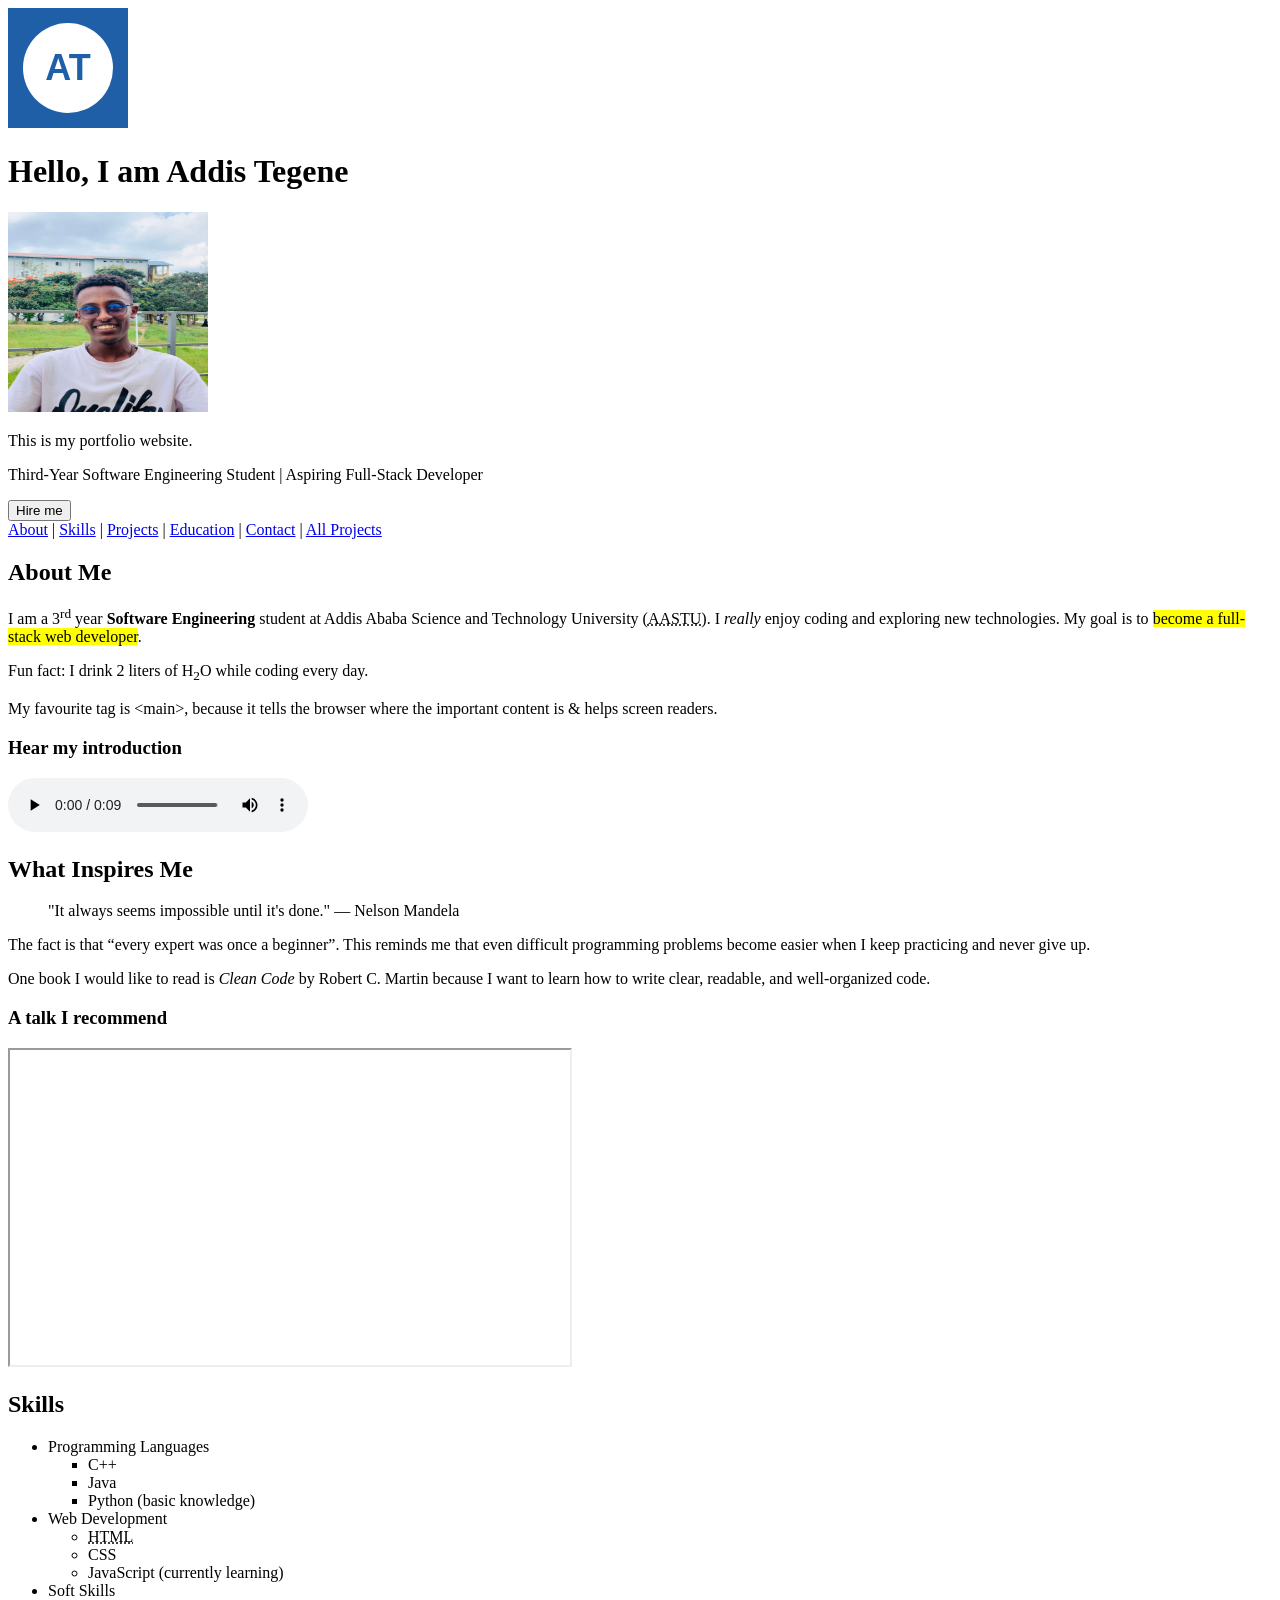
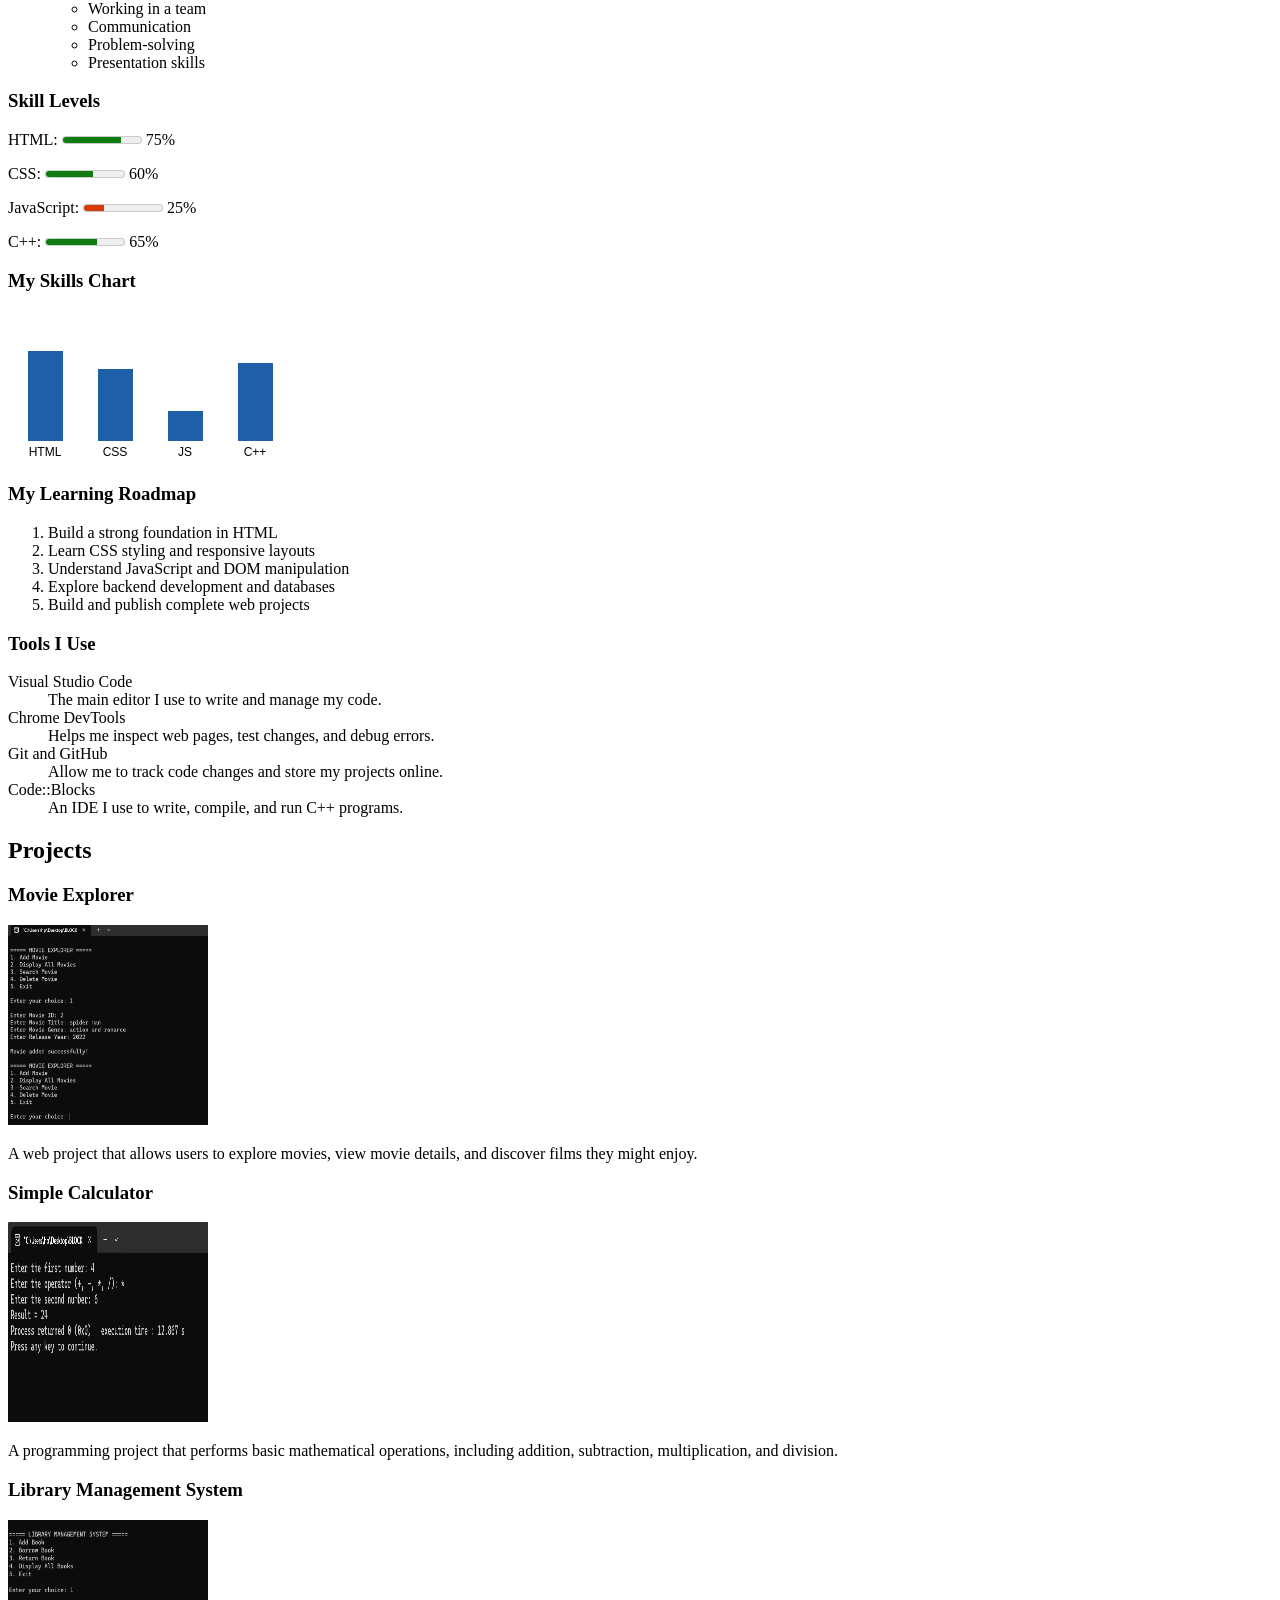
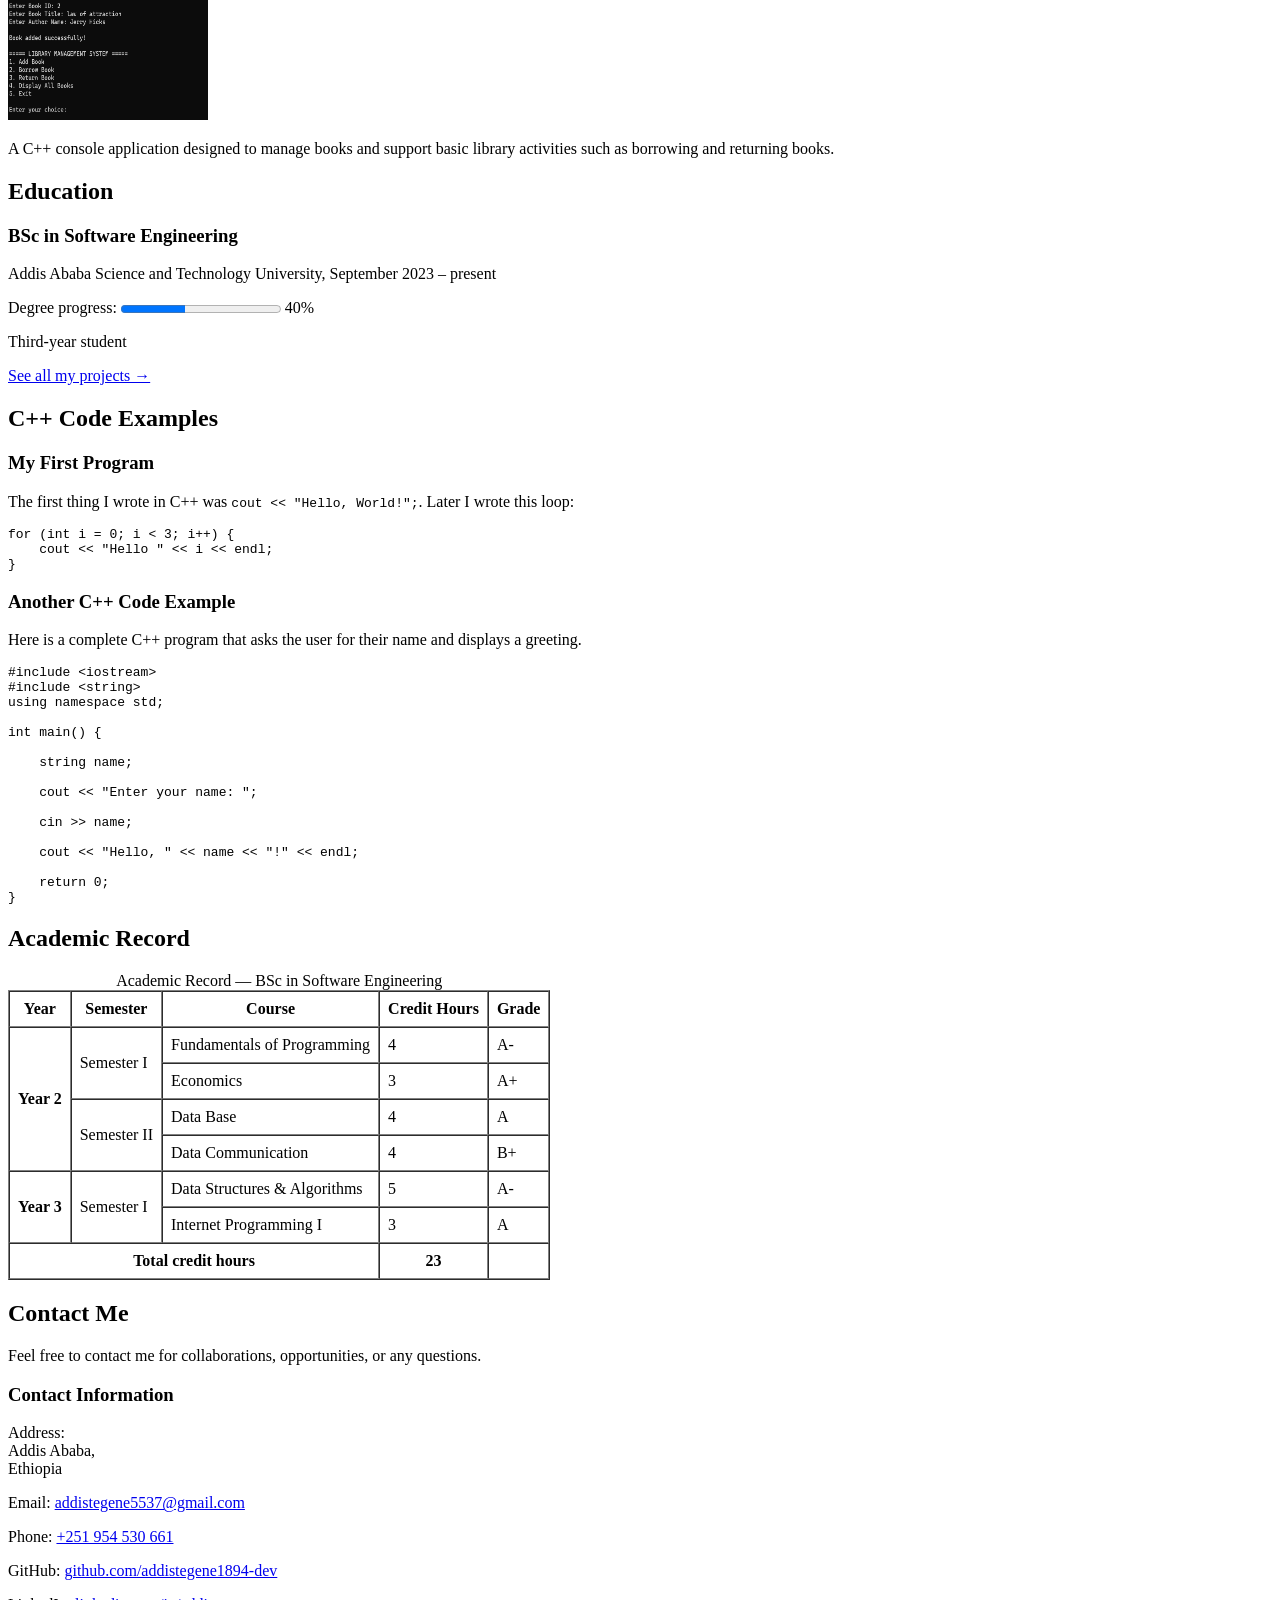
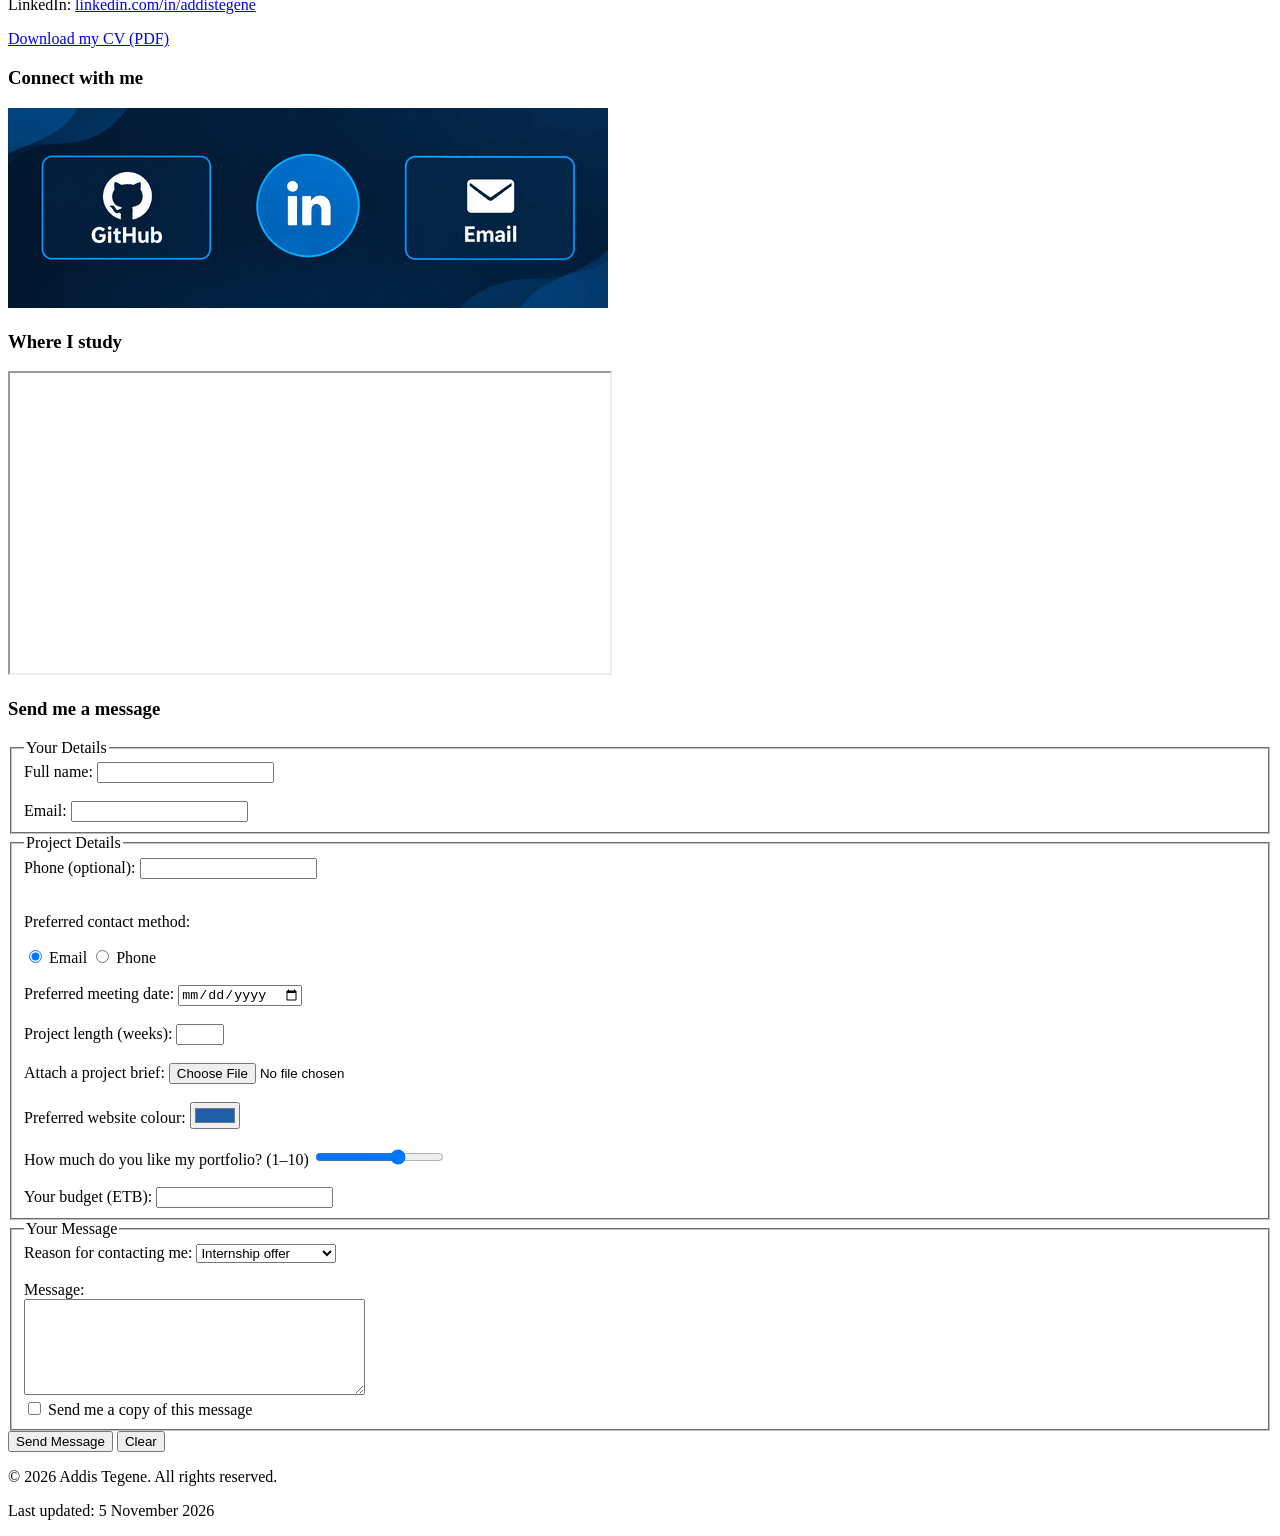
==== commit 3ffd5fc2: "Add HTML canvas logo and skills bar chart" ====
--- a/portfolio/index.html
+++ b/portfolio/index.html
@@ -20,6 +20,11 @@
 <body>
 
 <header>
+
+    <!-- Personal Logo -->
+    <canvas id="logo" width="120" height="120">
+        Addis Tegene logo
+    </canvas>
 
     <h1>Hello, I am Addis Tegene</h1>
 
@@ -203,6 +208,13 @@
             65%
         </p>
 
+        
+        <h3>My Skills Chart</h3>
+
+        <canvas id="skillChart" width="300" height="150">
+            A bar chart showing my HTML, CSS, JavaScript, and C++ skill levels.
+        </canvas>
+
         <h3>My Learning Roadmap</h3>
 
         <ol type="1">
@@ -647,5 +659,57 @@
 
 </footer>
 
+
+<script>
+
+    
+
+    const canvas = document.getElementById('logo');
+    const ctx = canvas.getContext('2d');
+
+   
+    ctx.fillStyle = "#1f5fa8";
+    ctx.fillRect(0, 0, 120, 120);
+
+    
+    ctx.beginPath();
+    ctx.arc(60, 60, 45, 0, 2 * Math.PI);
+    ctx.fillStyle = "white";
+    ctx.fill();
+
+   
+    ctx.fillStyle = "#1f5fa8";
+    ctx.font = "bold 36px Arial";
+    ctx.textAlign = "center";
+    ctx.textBaseline = "middle";
+    ctx.fillText("AT", 60, 62);
+
+
+    const chart = document.getElementById('skillChart');
+    const chartCtx = chart.getContext('2d');
+
+  
+    chartCtx.fillStyle = "#1f5fa8";
+    chartCtx.fillRect(20, 40, 35, 90);
+
+
+    chartCtx.fillRect(90, 58, 35, 72);
+
+  
+    chartCtx.fillRect(160, 100, 35, 30);
+
+    chartCtx.fillRect(230, 52, 35, 78);
+
+    chartCtx.fillStyle = "black";
+    chartCtx.font = "12px Arial";
+    chartCtx.textAlign = "center";
+
+    chartCtx.fillText("HTML", 37, 145);
+    chartCtx.fillText("CSS", 107, 145);
+    chartCtx.fillText("JS", 177, 145);
+    chartCtx.fillText("C++", 247, 145);
+
+</script>
+
 </body>
 </html>
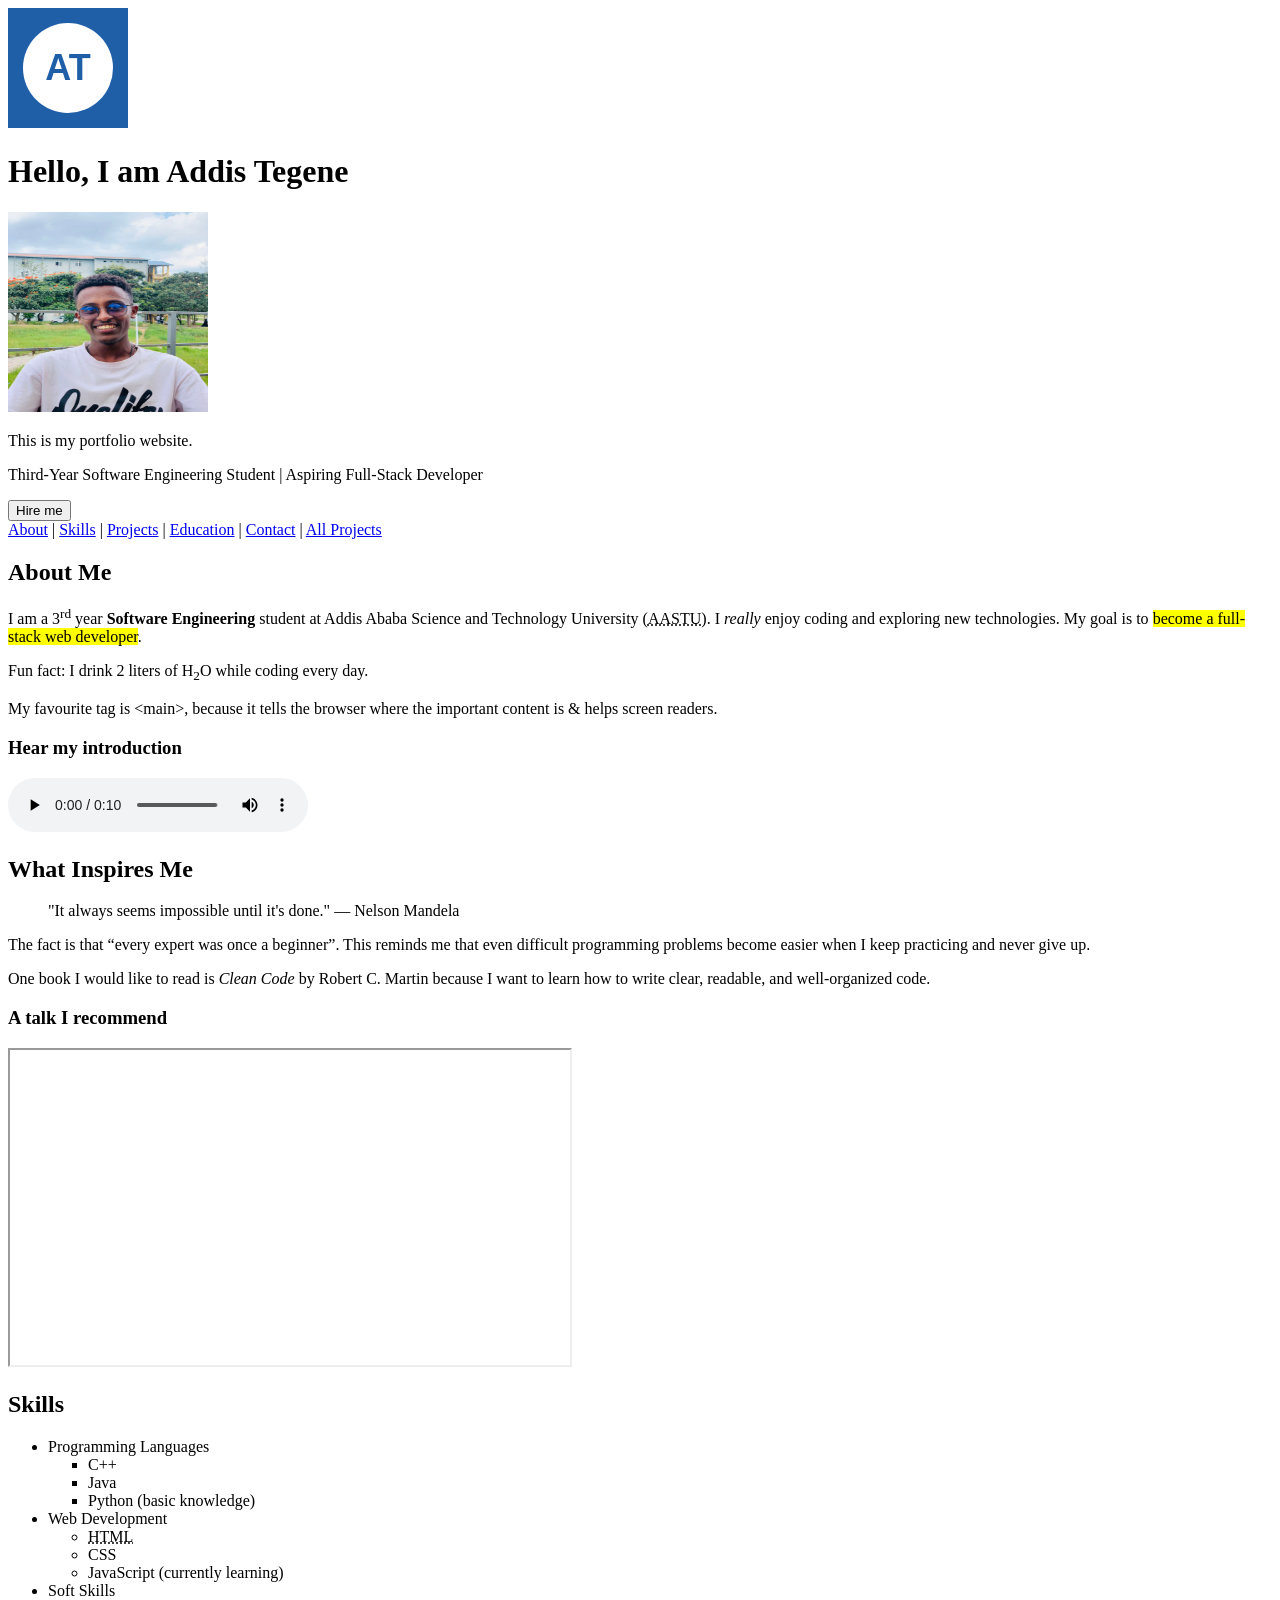
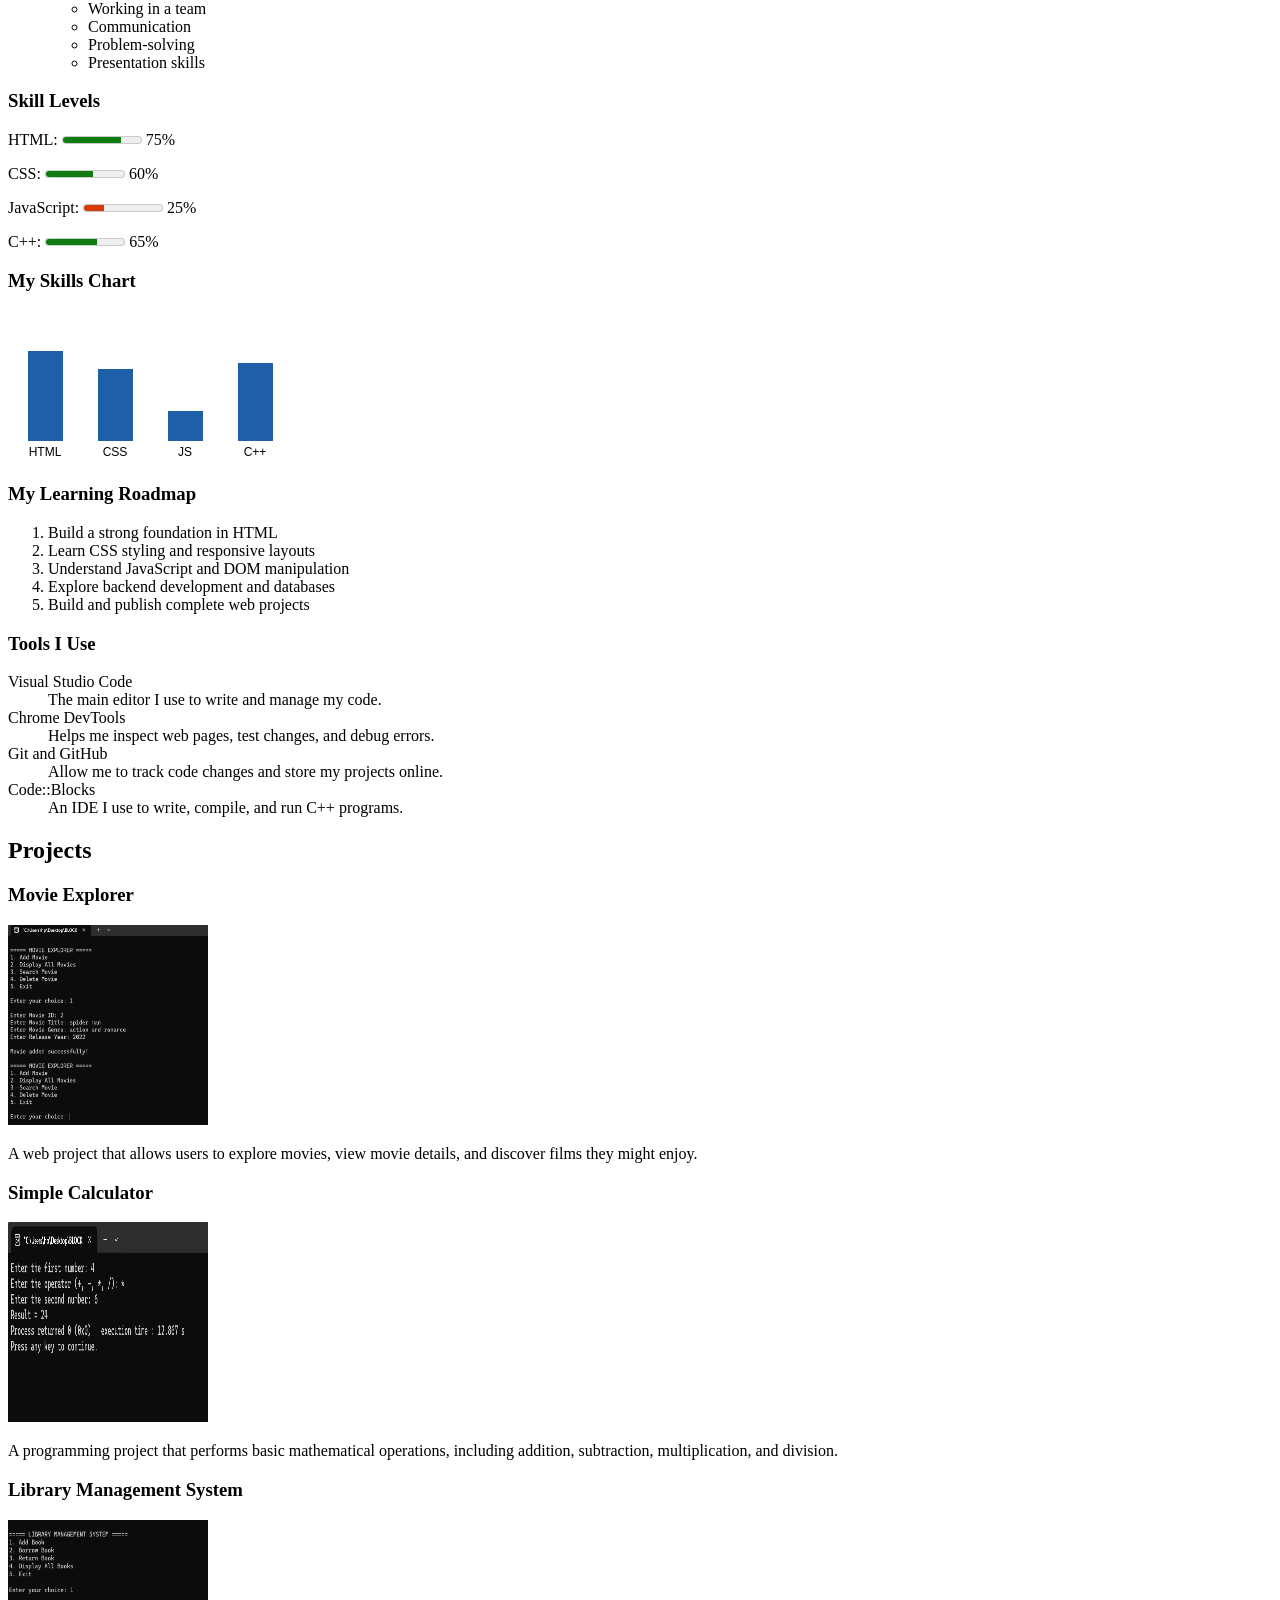
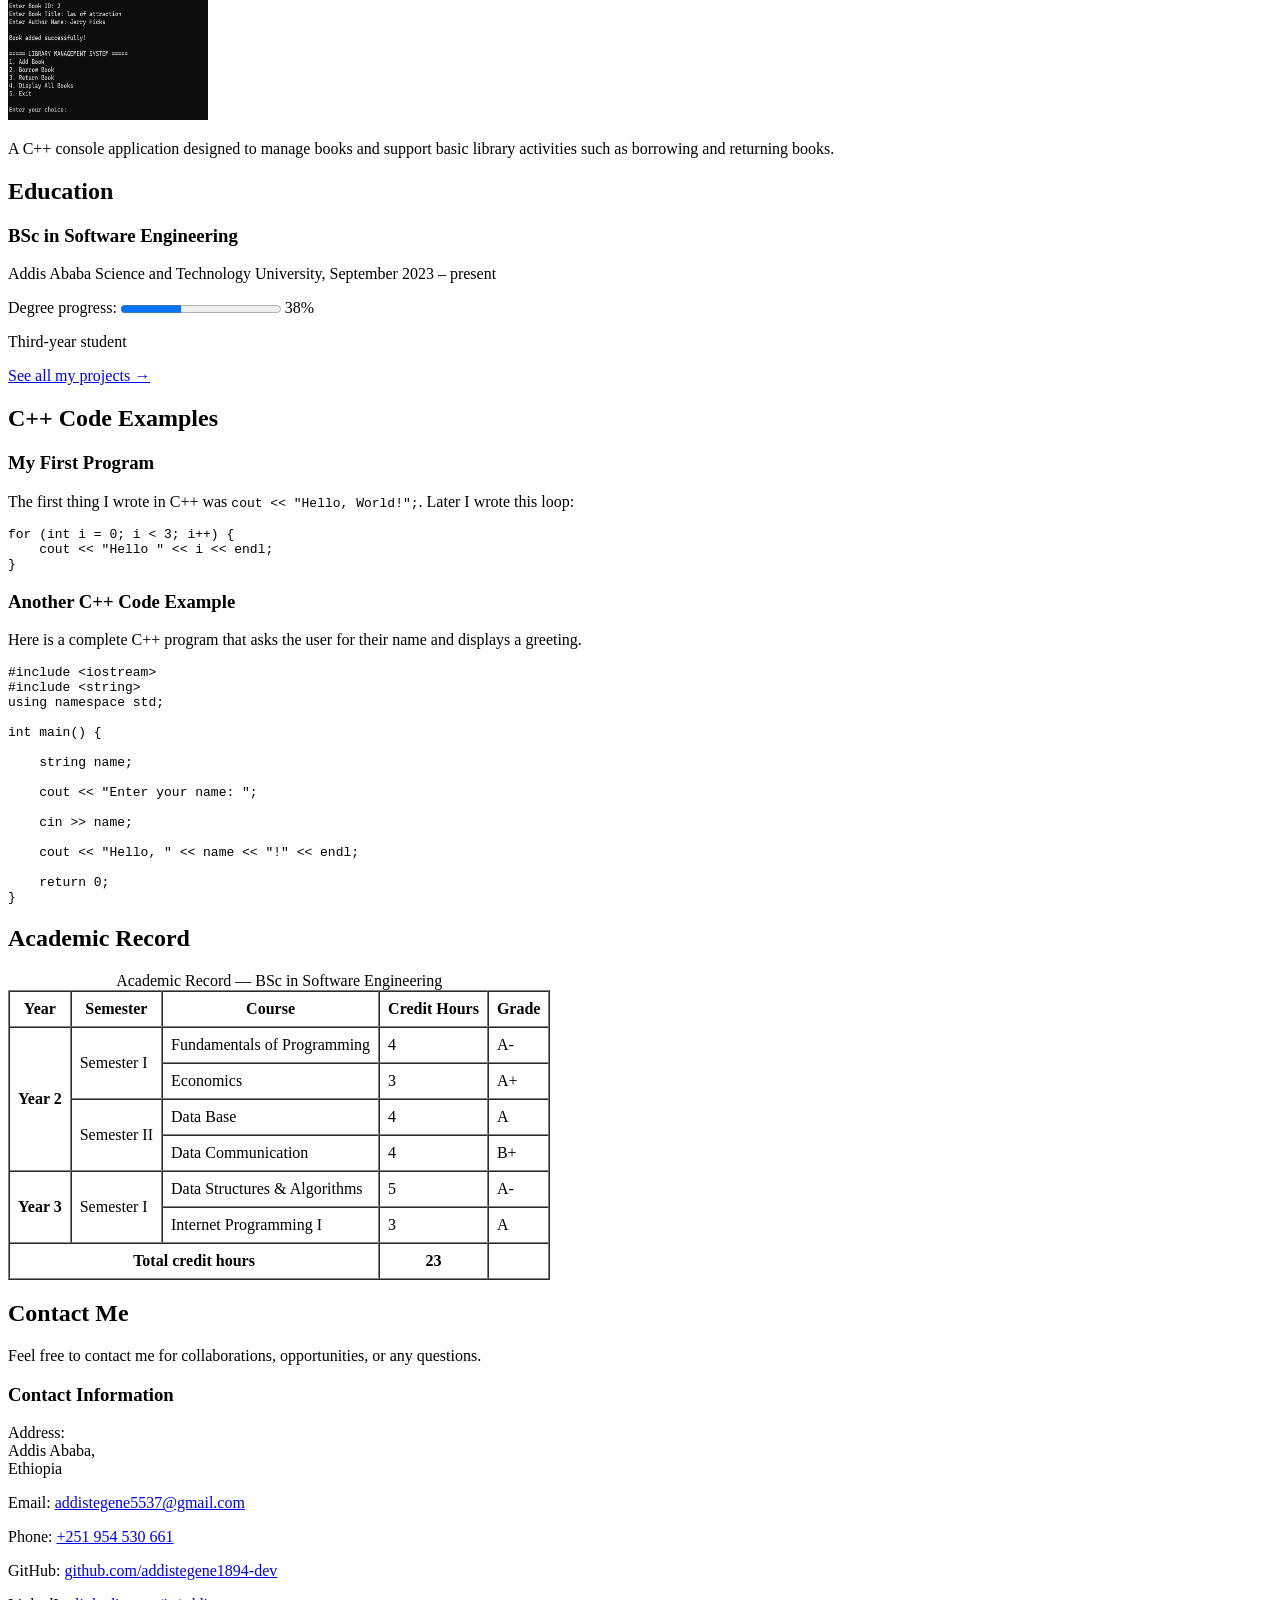
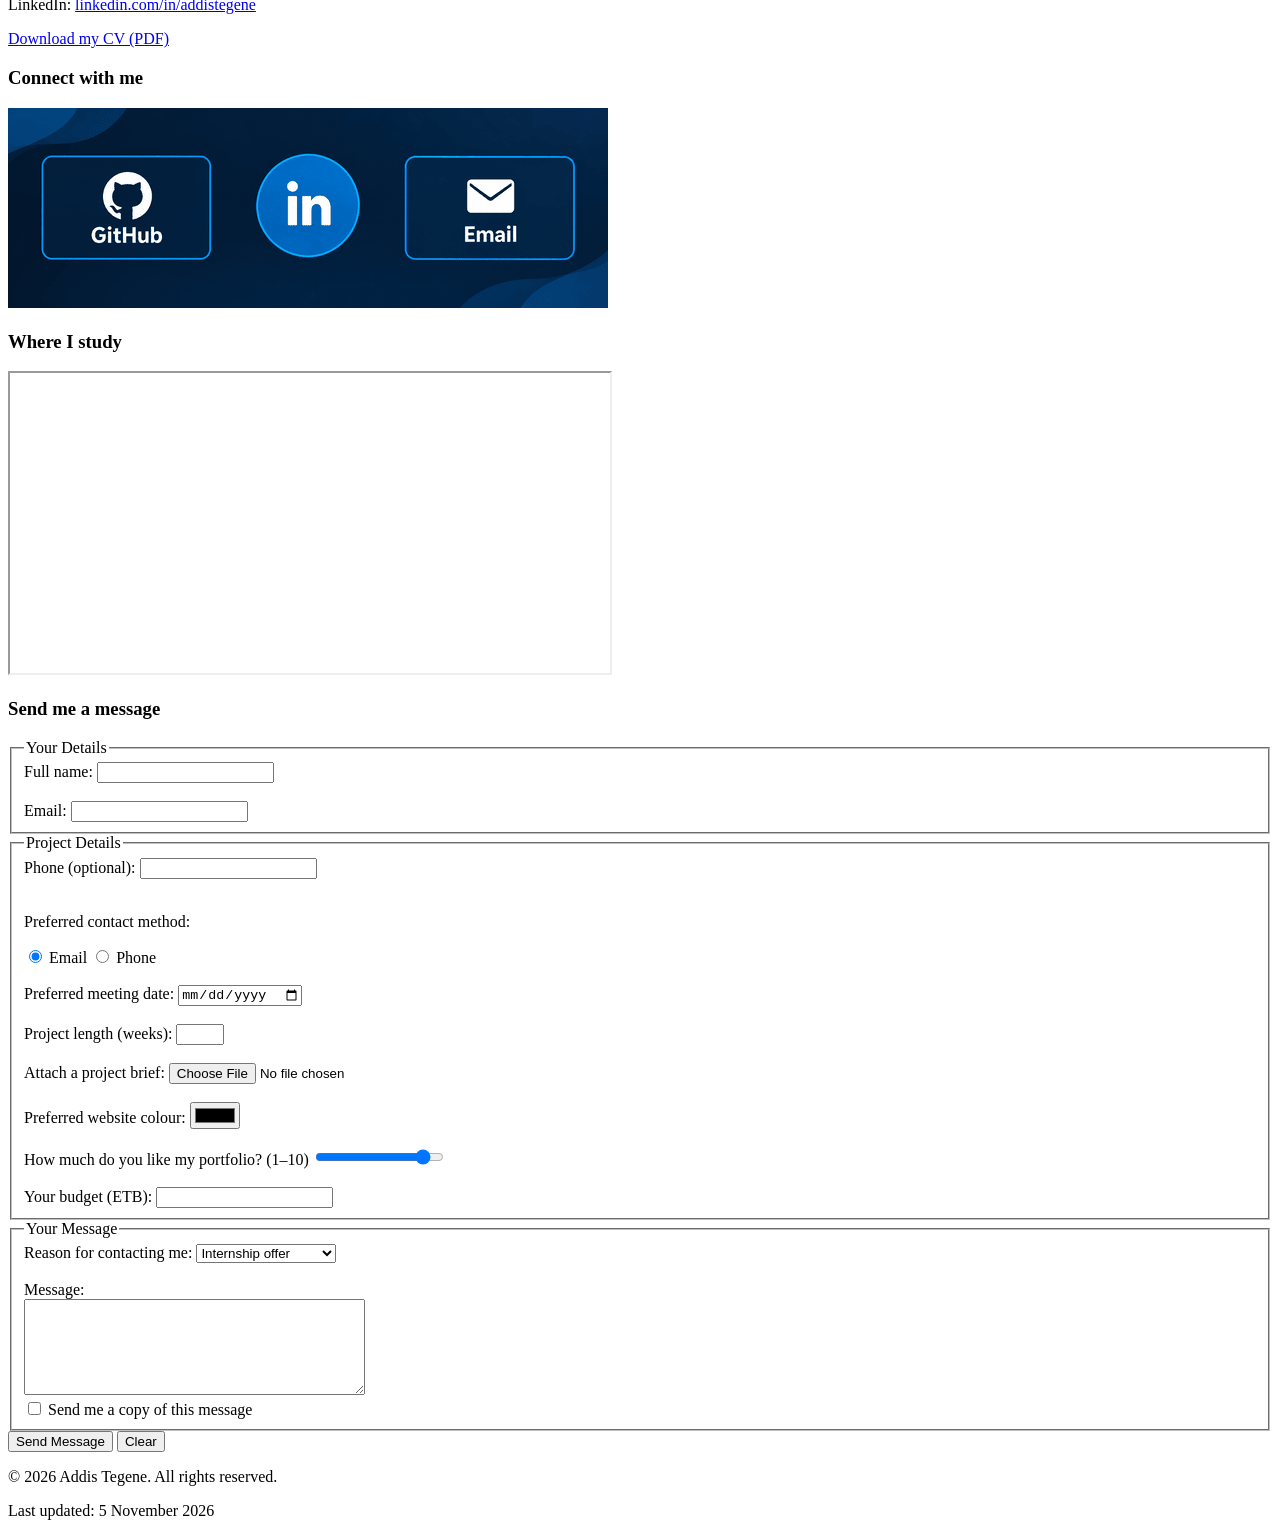
==== commit b182caad: "finalizing the project and changing some starter folders" ====
--- a/portfolio/index.html
+++ b/portfolio/index.html
@@ -21,7 +21,7 @@
 
 <header>
 
-    <!-- Personal Logo -->
+
     <canvas id="logo" width="120" height="120">
         Addis Tegene logo
     </canvas>
@@ -313,11 +313,11 @@
         <p>
             <label for="degree">Degree progress:</label>
 
-            <progress id="degree" value="40" max="100">
-                40%
+            <progress id="degree" value="38" max="100">
+                38%
             </progress>
 
-            40%
+            38%
         </p>
 
         <p>Third-year student</p>
@@ -593,14 +593,14 @@
 
                 <label for="colour">Preferred website colour:</label>
                 <input type="color" id="colour" name="colour"
-                       value="#1f5fa8">
+                       value=" #964B00">
                 <br><br>
 
                 <label for="rating">
                     How much do you like my portfolio? (1–10)
                 </label>
                 <input type="range" id="rating" name="rating"
-                       min="1" max="10" value="7">
+                       min="1" max="10" value="9">
                 <br><br>
 
                 <label for="budget">Your budget (ETB):</label>
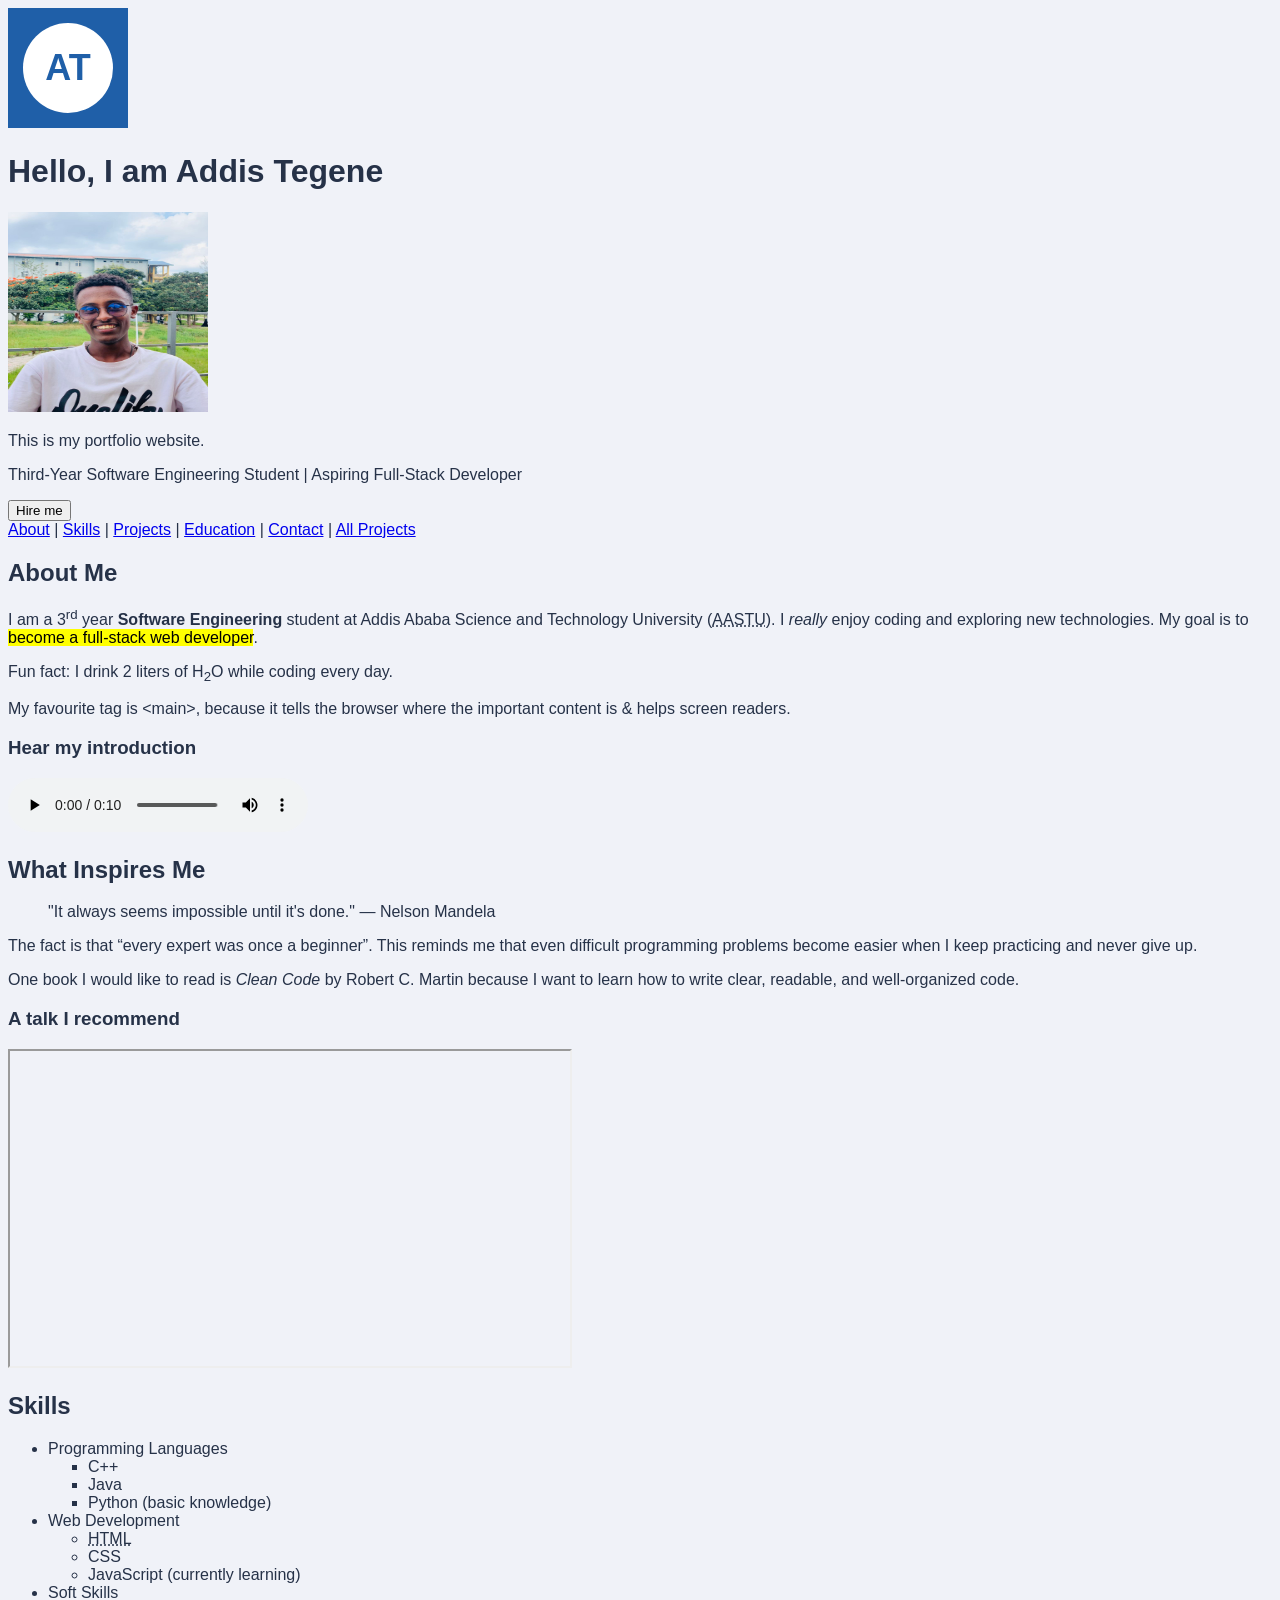
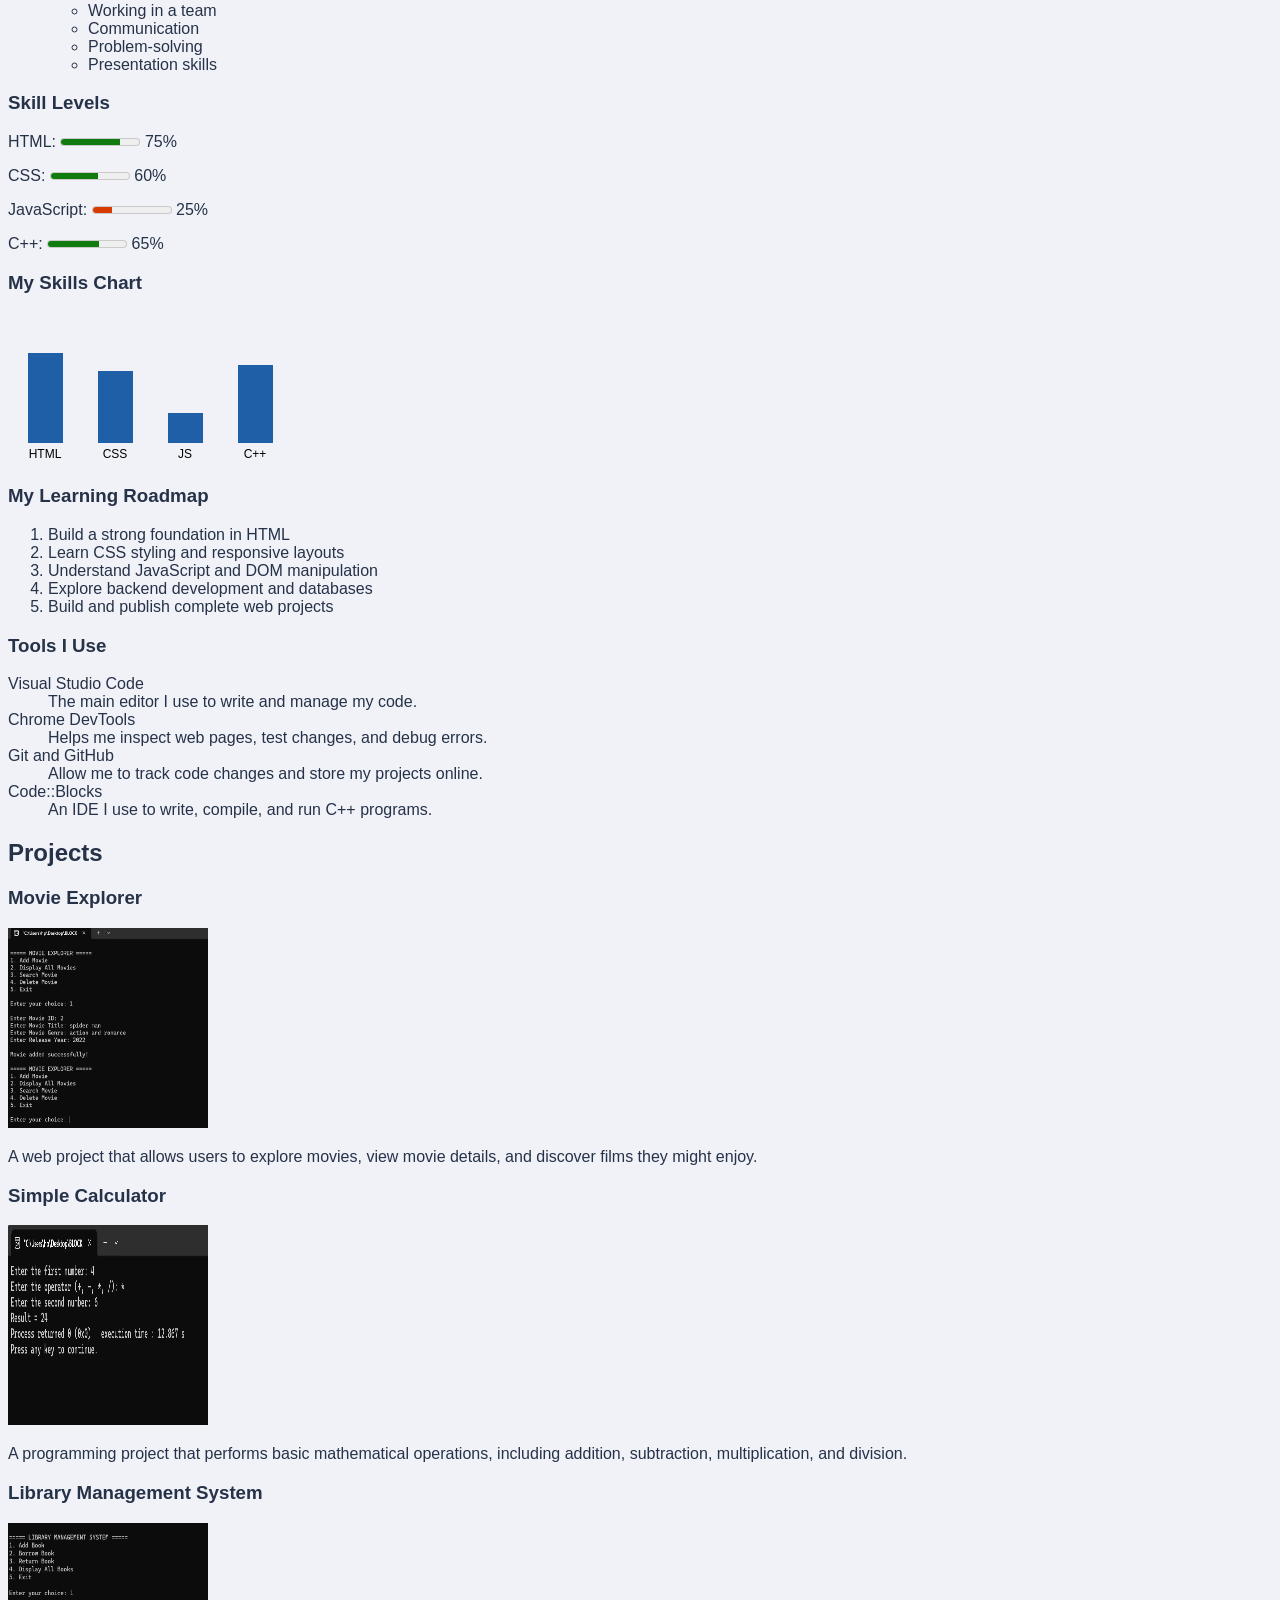
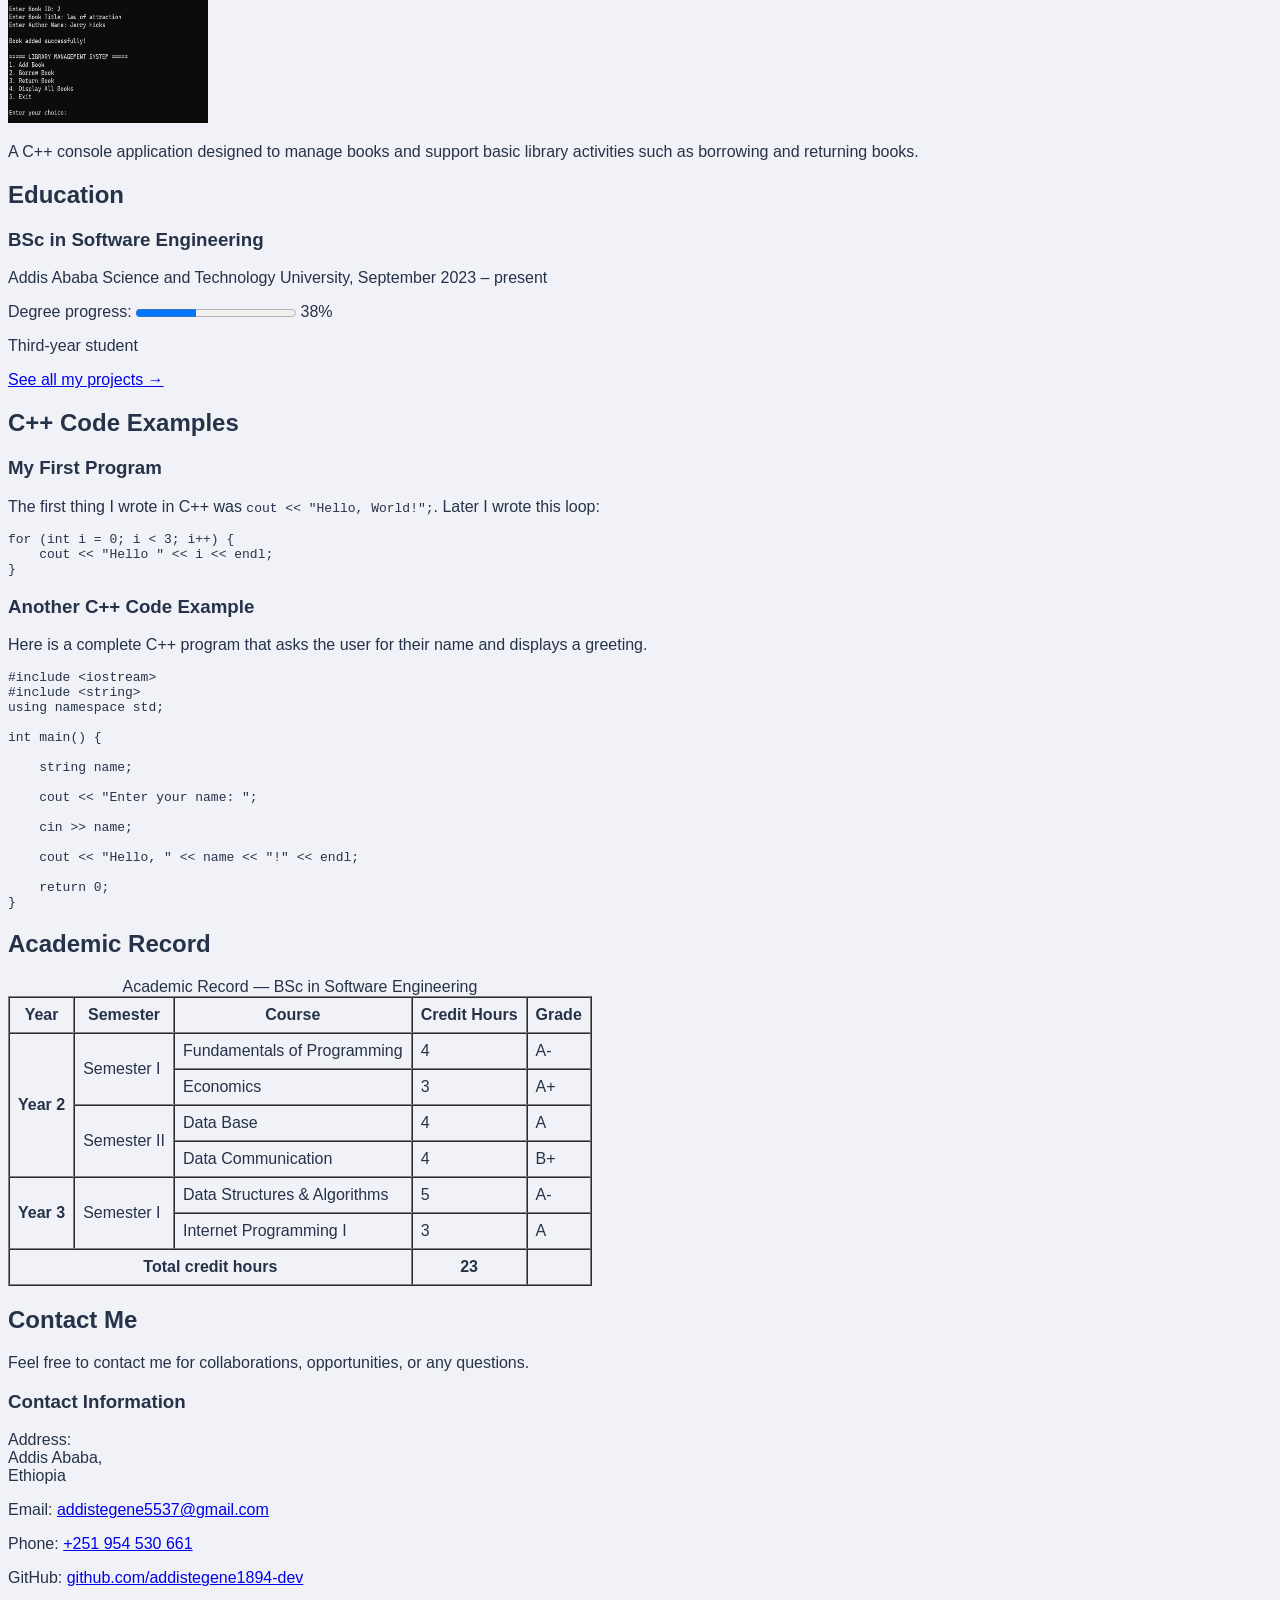
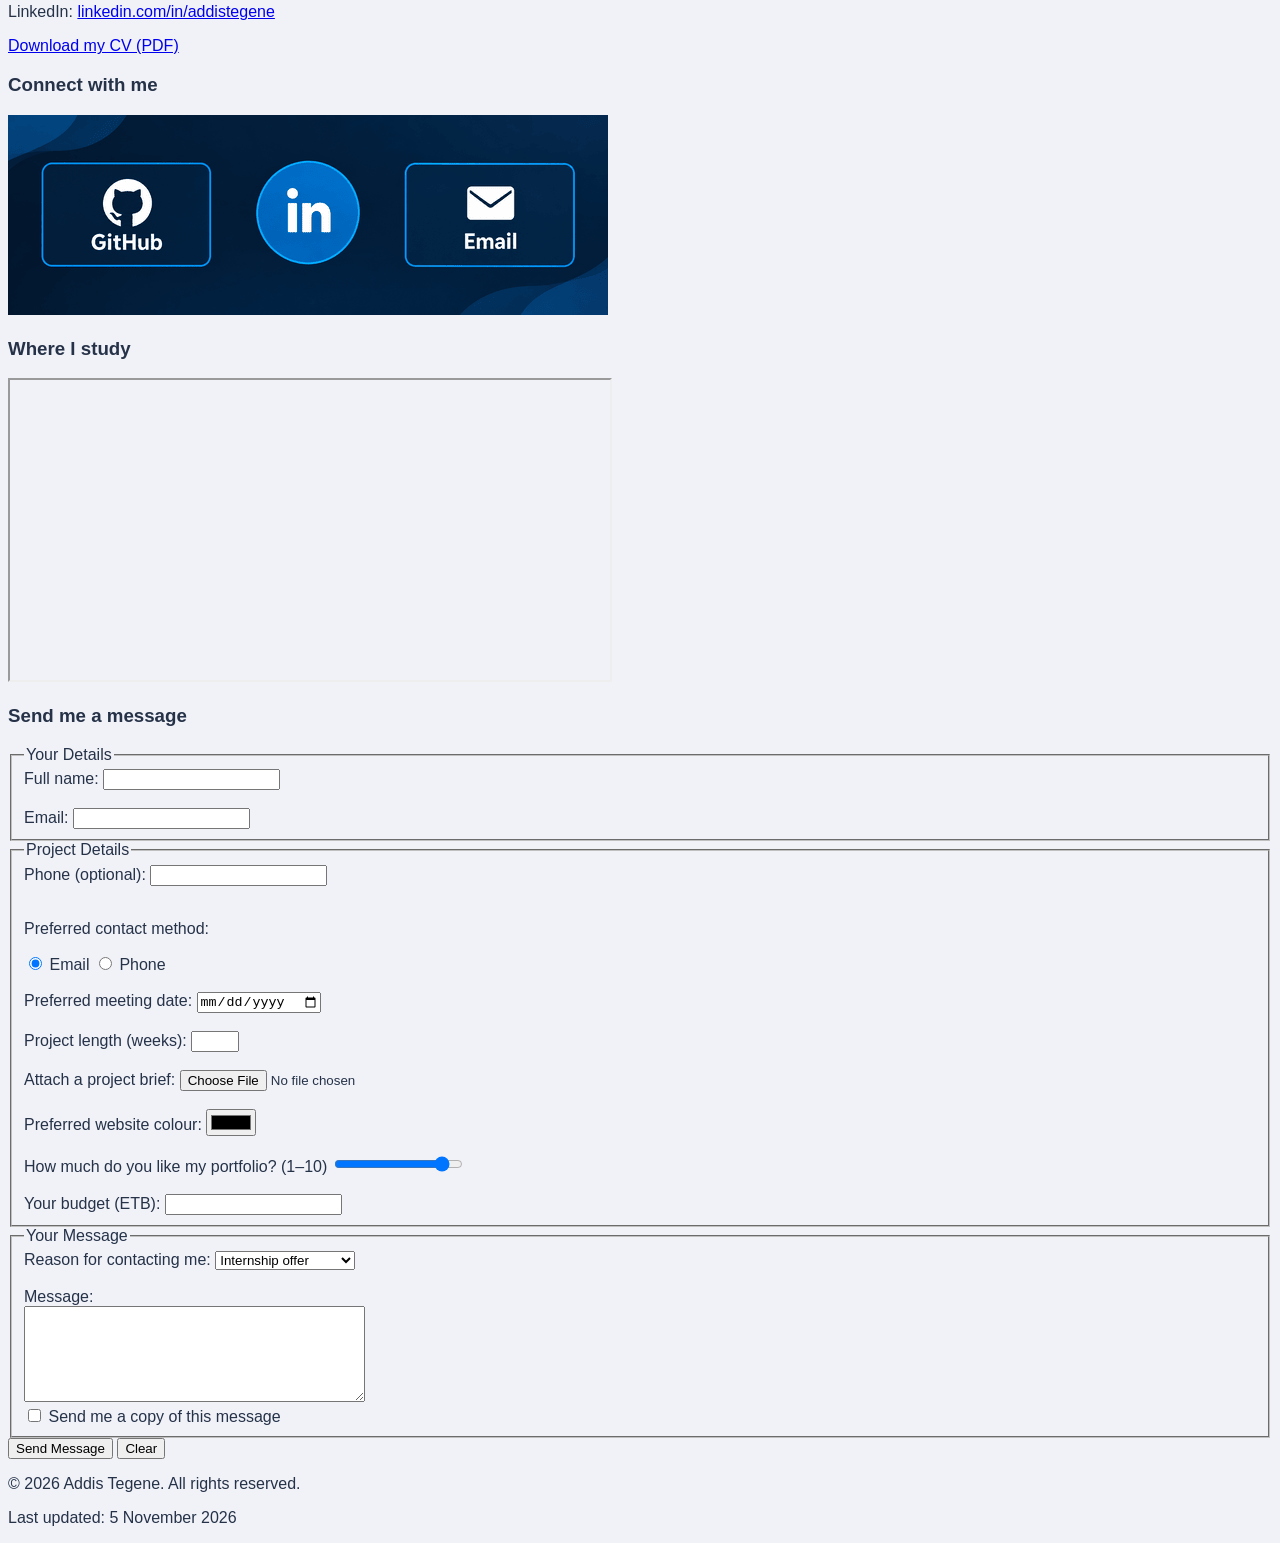
==== commit c0f09b2f: "Adding CSS, syntax, comments, the cascade" ====
--- a/portfolio/index.html
+++ b/portfolio/index.html
@@ -13,6 +13,7 @@
     <meta name="author" content="Addis Tegene">
 
     <link rel="icon" type="image/png" href="images/favicon.png">
+    <link rel="stylesheet" href="css/style.css">
 
     <title>Addis Tegene | Portfolio</title>
 </head>
--- a/portfolio/css/style.css
+++ b/portfolio/css/style.css
@@ -0,0 +1,11 @@
+/* ==========================================
+   Portfolio stylesheet — Addis Tegene
+   ========================================== */
+
+/* ---------- Base ---------- */
+
+body {
+    background-color: #f0f2f8;
+    font-family: 'Segoe UI', Tahoma, Geneva, Verdana, sans-serif;
+    color: #263248;
+}
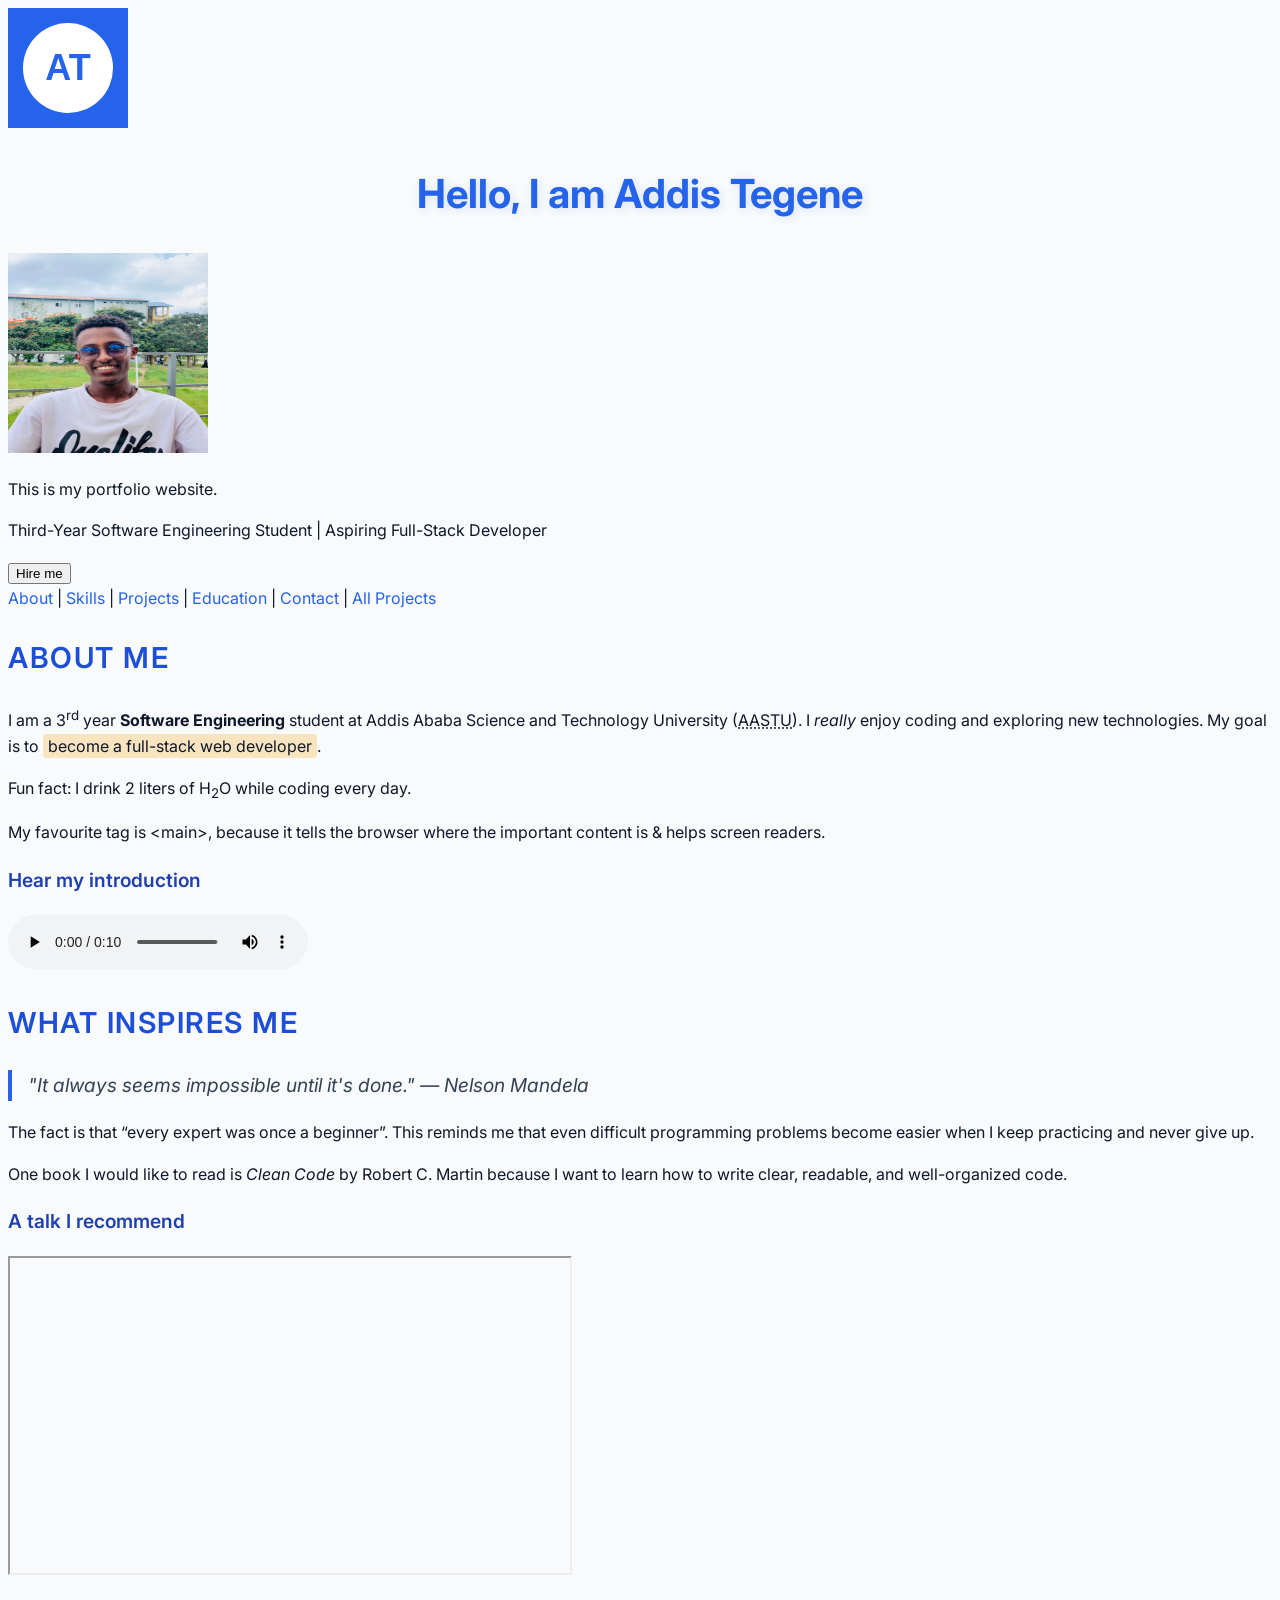
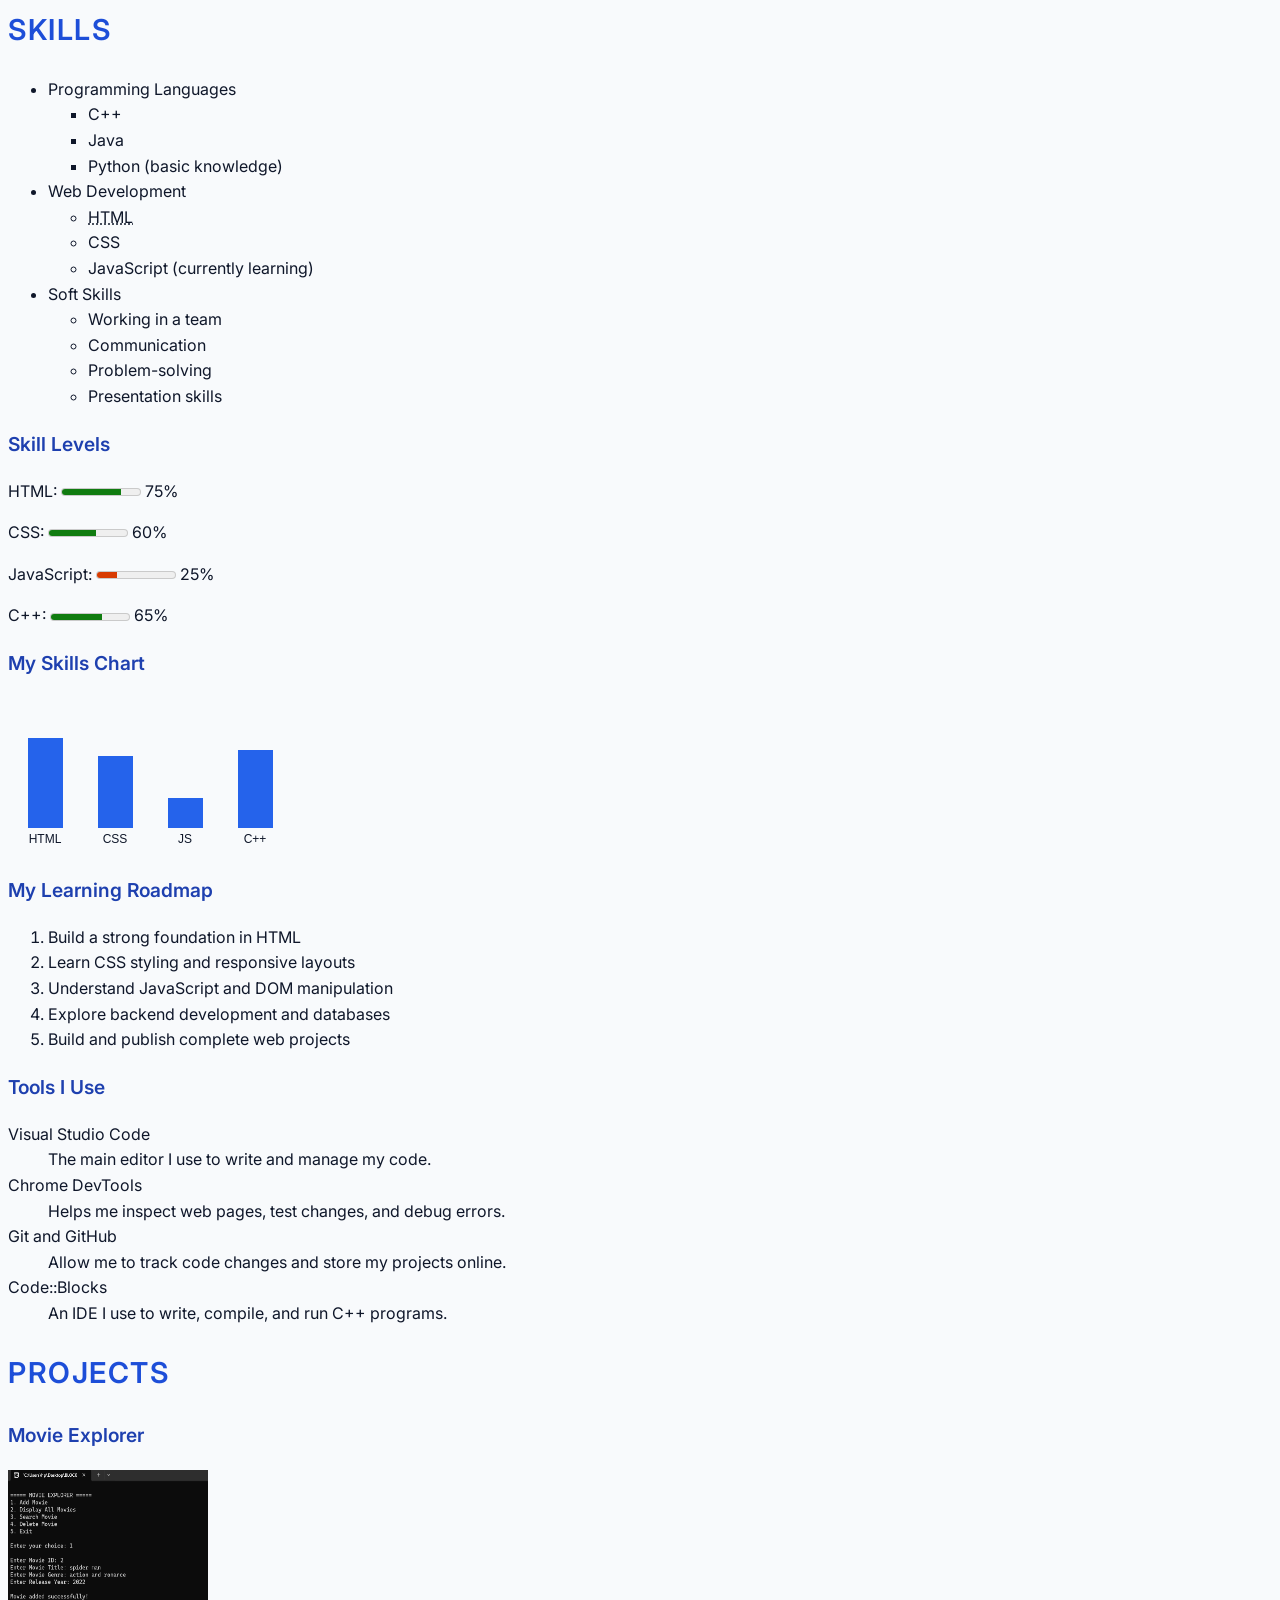
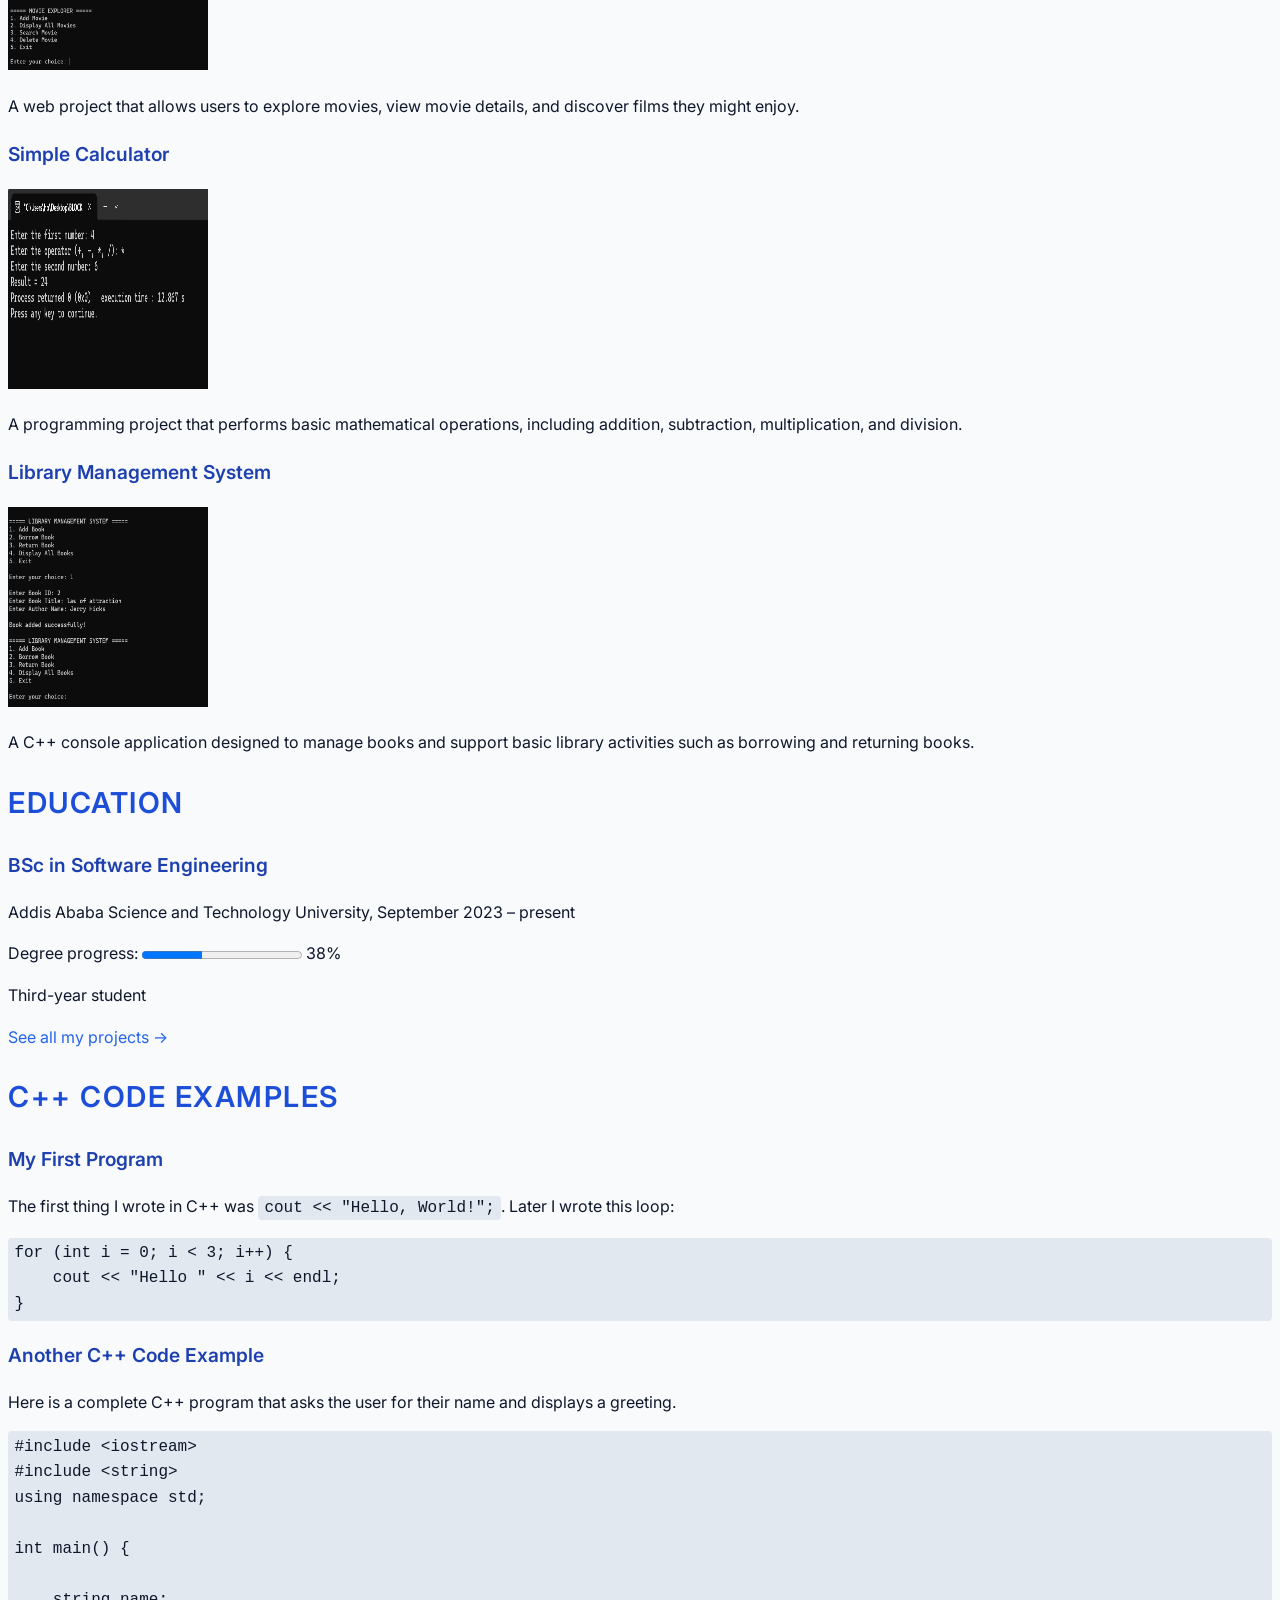
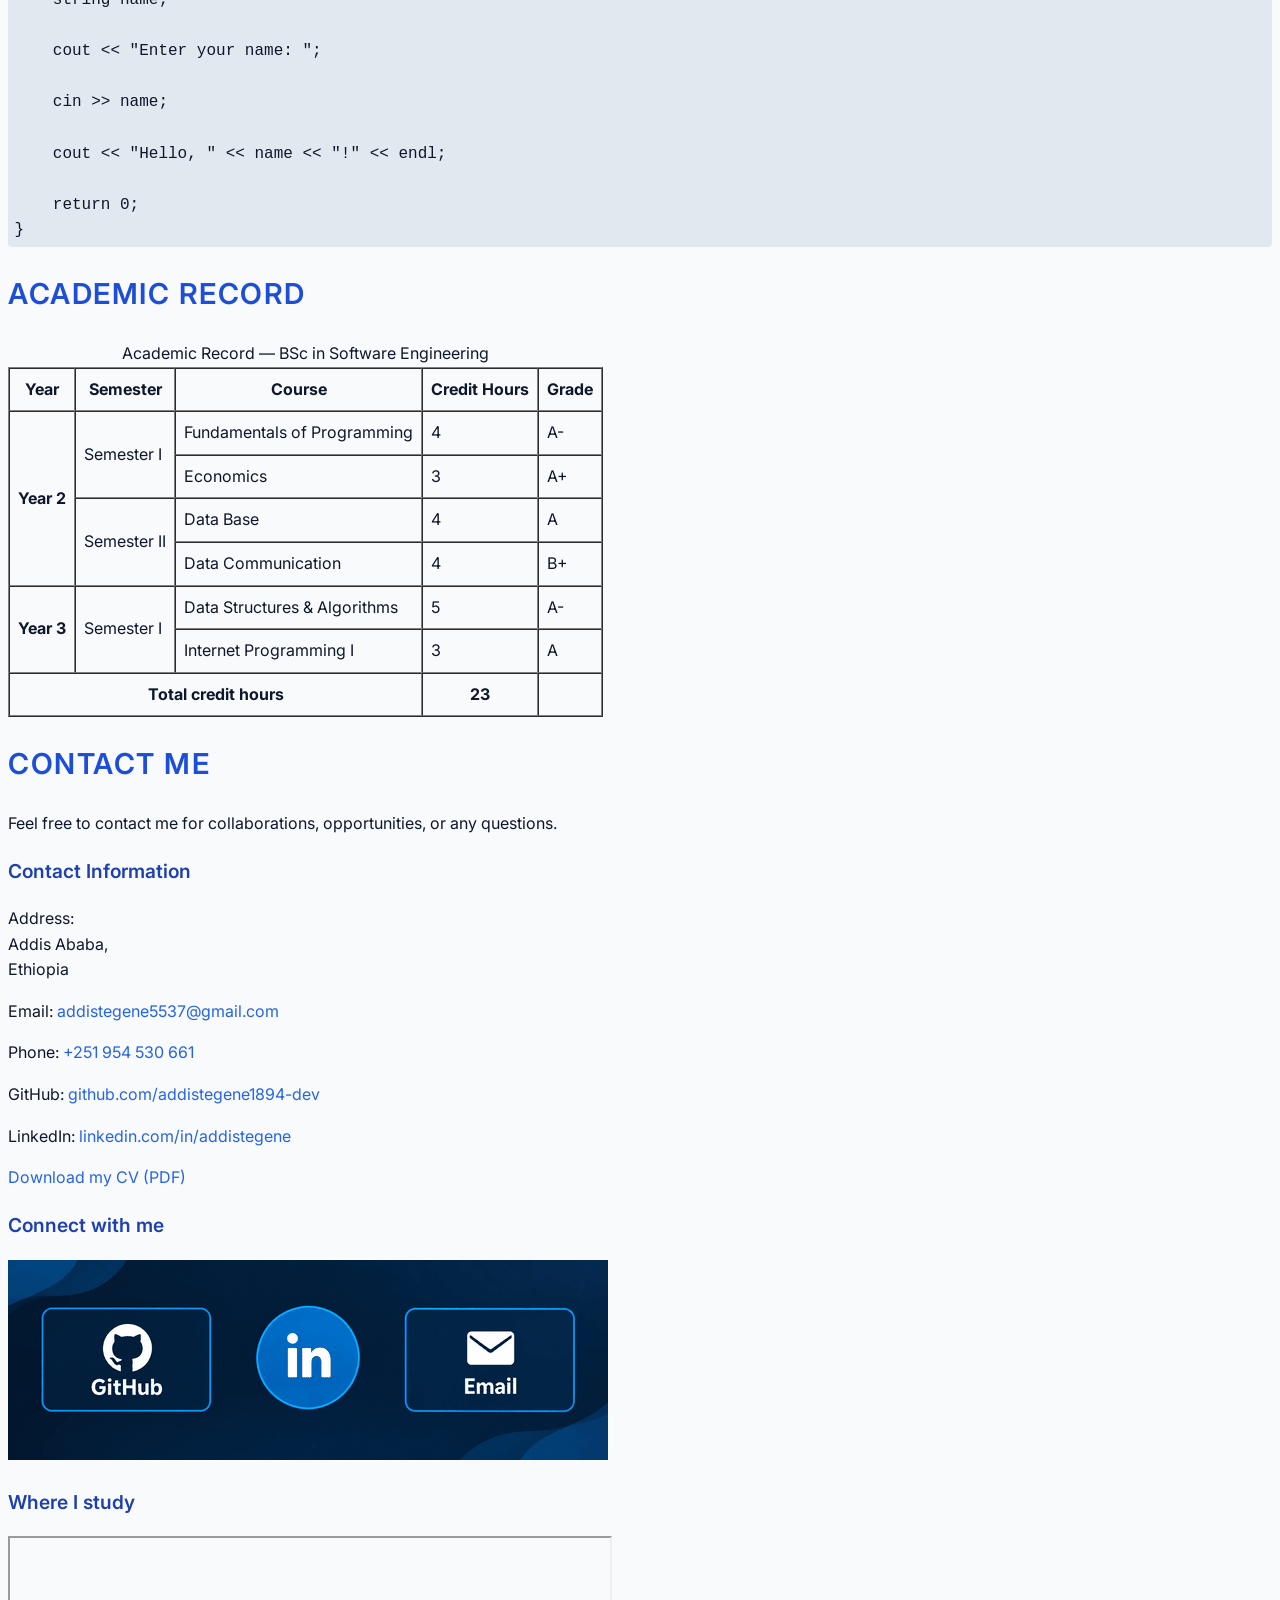
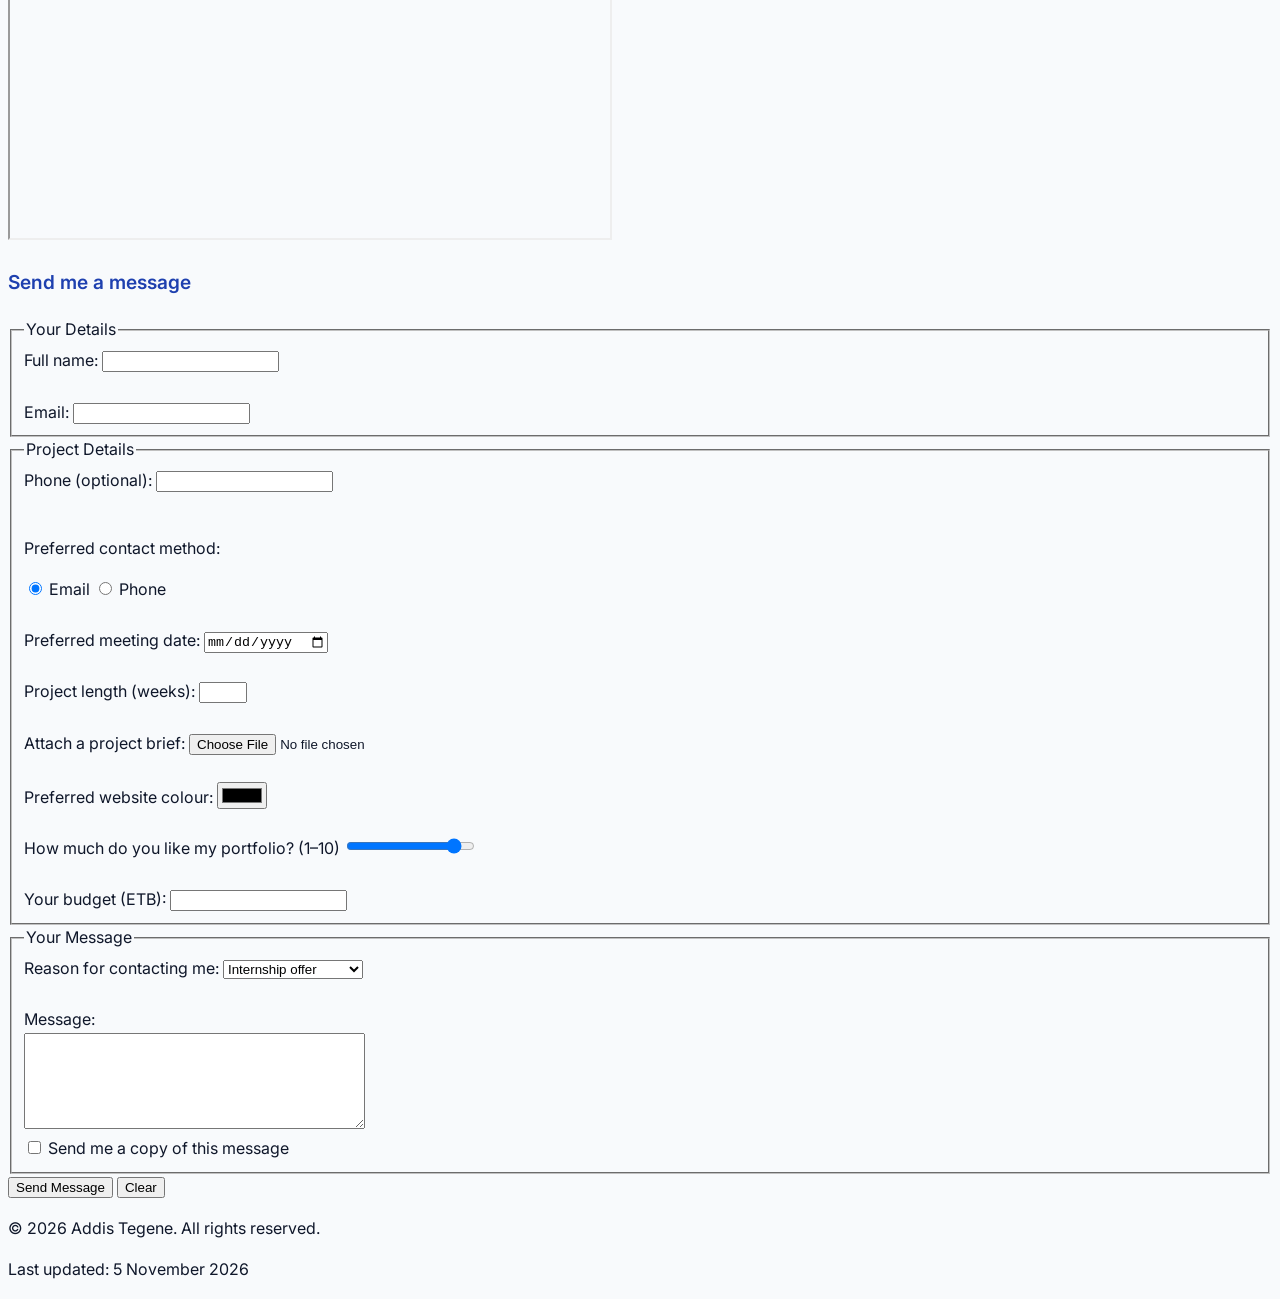
==== commit 8500f67e: "Adding Colours, units, typography" ====
--- a/portfolio/index.html
+++ b/portfolio/index.html
@@ -1,4 +1,3 @@
-
 <!DOCTYPE html>
 <html lang="en">
 
@@ -13,6 +12,7 @@
     <meta name="author" content="Addis Tegene">
 
     <link rel="icon" type="image/png" href="images/favicon.png">
+    <link href="https://fonts.googleapis.com/css2?family=Inter:wght@400;500;600;700&display=swap" rel="stylesheet">
     <link rel="stylesheet" href="css/style.css">
 
     <title>Addis Tegene | Portfolio</title>
@@ -195,7 +195,7 @@
         <p>
             <label for="lvl-js">JavaScript:</label>
             <meter id="lvl-js" value="0.25" min="0" max="1"
-                   low="0.3" high="0.7" optimum="1">
+                    low="0.3" high="0.7" optimum="1">
                 25%
             </meter>
             25%
@@ -563,8 +563,8 @@
 
                 <label for="phone">Phone (optional):</label>
                 <input type="text" id="phone" name="phone"
-                       pattern="0[79][0-9]{8}"
-                       title="10 digits starting with 09 or 07">
+                        pattern="0[79][0-9]{8}"
+                        title="10 digits starting with 09 or 07">
                 <br><br>
 
                 <p>Preferred contact method:</p>
@@ -663,23 +663,18 @@
 
 <script>
 
-    
-
     const canvas = document.getElementById('logo');
     const ctx = canvas.getContext('2d');
 
-   
-    ctx.fillStyle = "#1f5fa8";
+    ctx.fillStyle = "#2563eb";
     ctx.fillRect(0, 0, 120, 120);
 
-    
     ctx.beginPath();
     ctx.arc(60, 60, 45, 0, 2 * Math.PI);
     ctx.fillStyle = "white";
     ctx.fill();
 
-   
-    ctx.fillStyle = "#1f5fa8";
+    ctx.fillStyle = "#2563eb";
     ctx.font = "bold 36px Arial";
     ctx.textAlign = "center";
     ctx.textBaseline = "middle";
@@ -689,19 +684,16 @@
     const chart = document.getElementById('skillChart');
     const chartCtx = chart.getContext('2d');
 
-  
-    chartCtx.fillStyle = "#1f5fa8";
+    chartCtx.fillStyle = "#2563eb";
     chartCtx.fillRect(20, 40, 35, 90);
 
-
     chartCtx.fillRect(90, 58, 35, 72);
 
-  
     chartCtx.fillRect(160, 100, 35, 30);
 
     chartCtx.fillRect(230, 52, 35, 78);
 
-    chartCtx.fillStyle = "black";
+    chartCtx.fillStyle = "#0f172a";
     chartCtx.font = "12px Arial";
     chartCtx.textAlign = "center";
 
@@ -713,4 +705,4 @@
 </script>
 
 </body>
-</html>
+</html>
--- a/portfolio/css/style.css
+++ b/portfolio/css/style.css
@@ -2,10 +2,82 @@
    Portfolio stylesheet — Addis Tegene
    ========================================== */
 
+/* Palette
+Primary #2563eb (Modern tech electric blue)
+Dark #0f172a (Deep professional slate text)
+Accent #f59e0b (Warm amber highlight)
+Light #f8fafc (Clean slate/off-white background)
+*/
+
 /* ---------- Base ---------- */
 
+html {
+    font-size: 16px; /* 1rem = 16px everywhere */
+}
+
 body {
-    background-color: #f0f2f8;
-    font-family: 'Segoe UI', Tahoma, Geneva, Verdana, sans-serif;
-    color: #263248;
+    background-color: #f8fafc;
+    color: #0f172a; 
+    font-family: 'Inter', Arial, sans-serif;
+    font-size: 1rem;
+    line-height: 1.6; /* 1.6 × the font size: easier to read */
+}
+
+h1 {
+    color: #2563eb; 
+    font-size: 2.5rem; /* 40px */
+    text-align: center;
+    font-weight: 700;
+    text-shadow: 2px 2px 8px rgba(37, 99, 235, 0.15);
+}
+
+h2 {
+    color: #1d4ed8; 
+    font-size: 1.8rem; /* about 29px */
+    text-transform: uppercase;
+    letter-spacing: 1.5px;
+    font-weight: 600;
+}
+
+h3 {
+    color: #1e40af; 
+    font-size: 1.2rem; /* about 19px */
+    font-weight: 600;
+}
+
+mark {
+    background-color: rgba(245, 158, 11, 0.25); /* see-through amber */
+    color: #0f172a;
+    padding: 0.1em 0.3em;
+    border-radius: 4px;
+}
+
+a {
+    color: #2563eb;
+    text-decoration: none; /* removes the underline */
+}
+
+a:hover {
+    text-decoration: underline;
+}
+
+blockquote {
+    font-size: 1.2em; /* 1.2 × the size of its parent */
+    font-style: italic;
+    border-left: 4px solid #2563eb;
+    margin-left: 0;
+    padding-left: 1rem;
+    color: #334155;
+}
+
+code, pre {
+    font-family: 'Courier New', monospace;
+    background-color: #e2e8f0;
+    padding: 0.2em 0.4em;
+    border-radius: 4px;
+}
+
+pre code {
+    background-color: transparent;
+    padding: 0;
 }
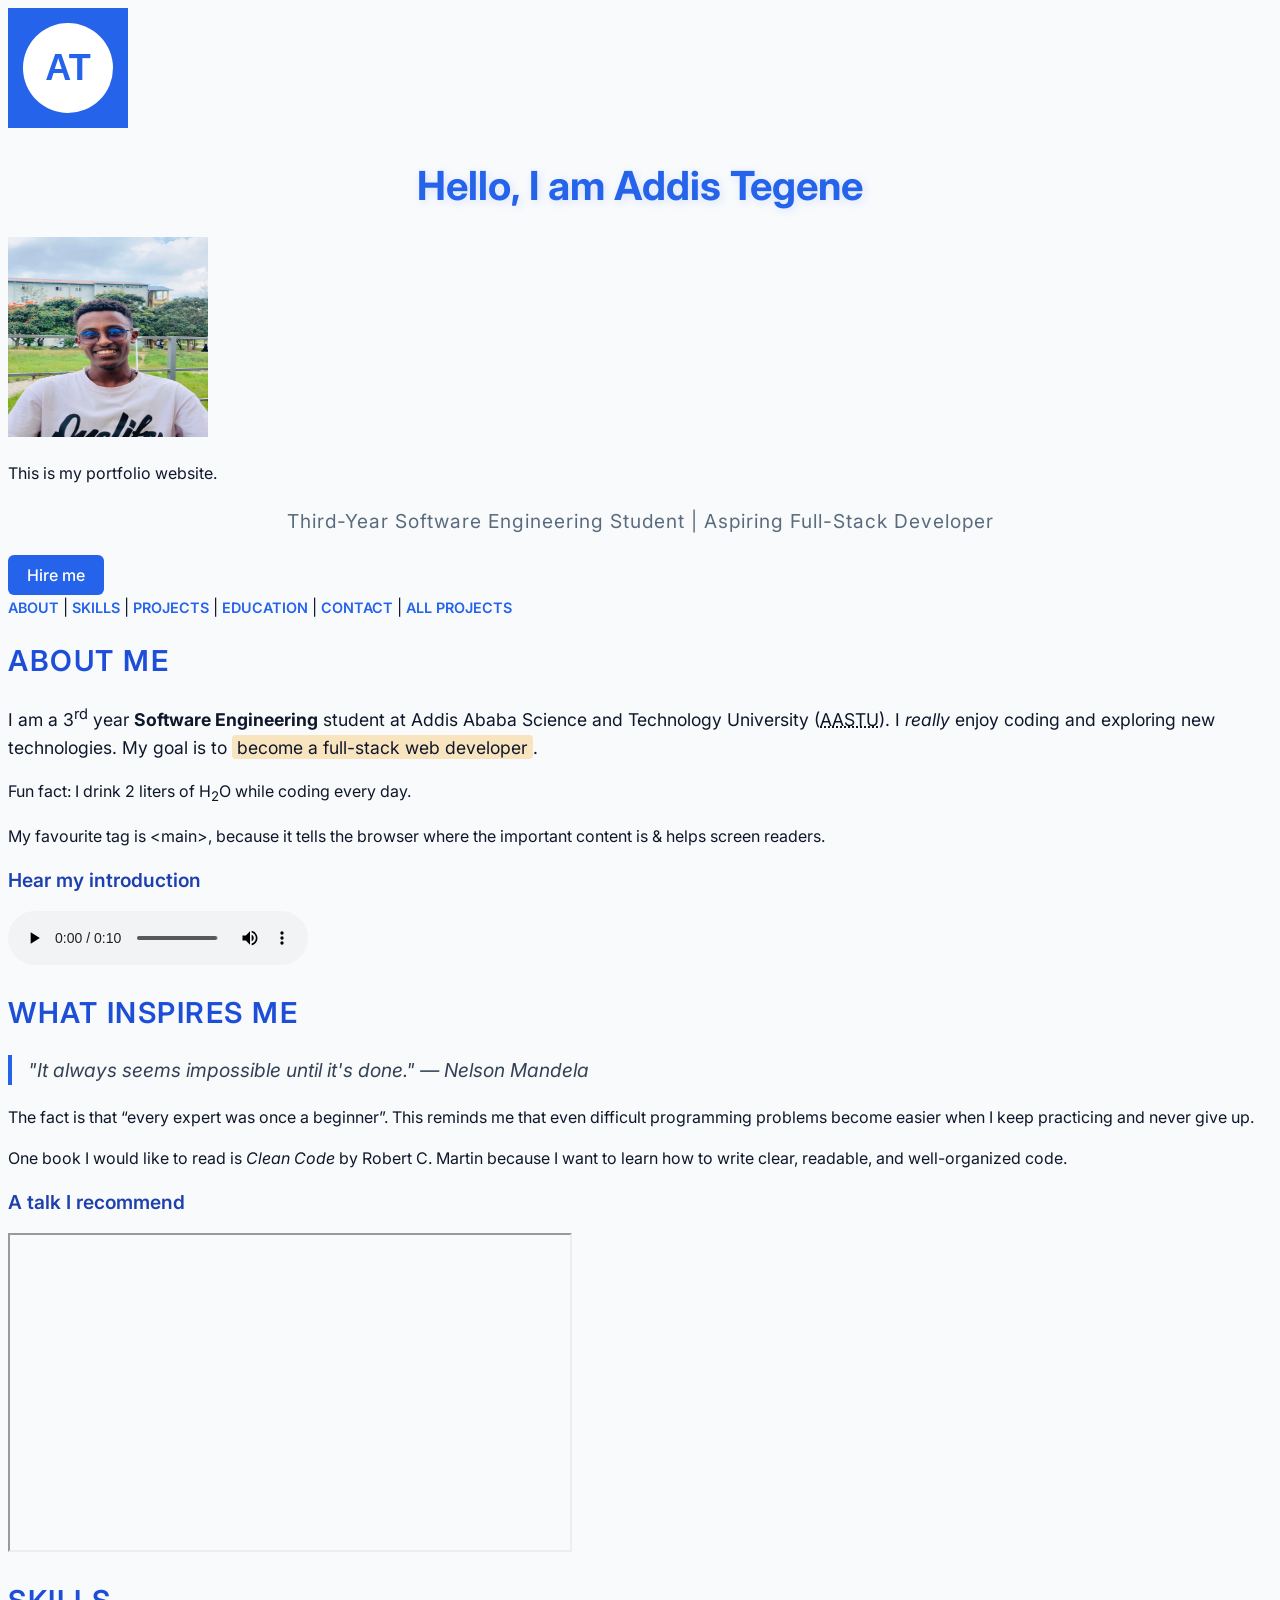
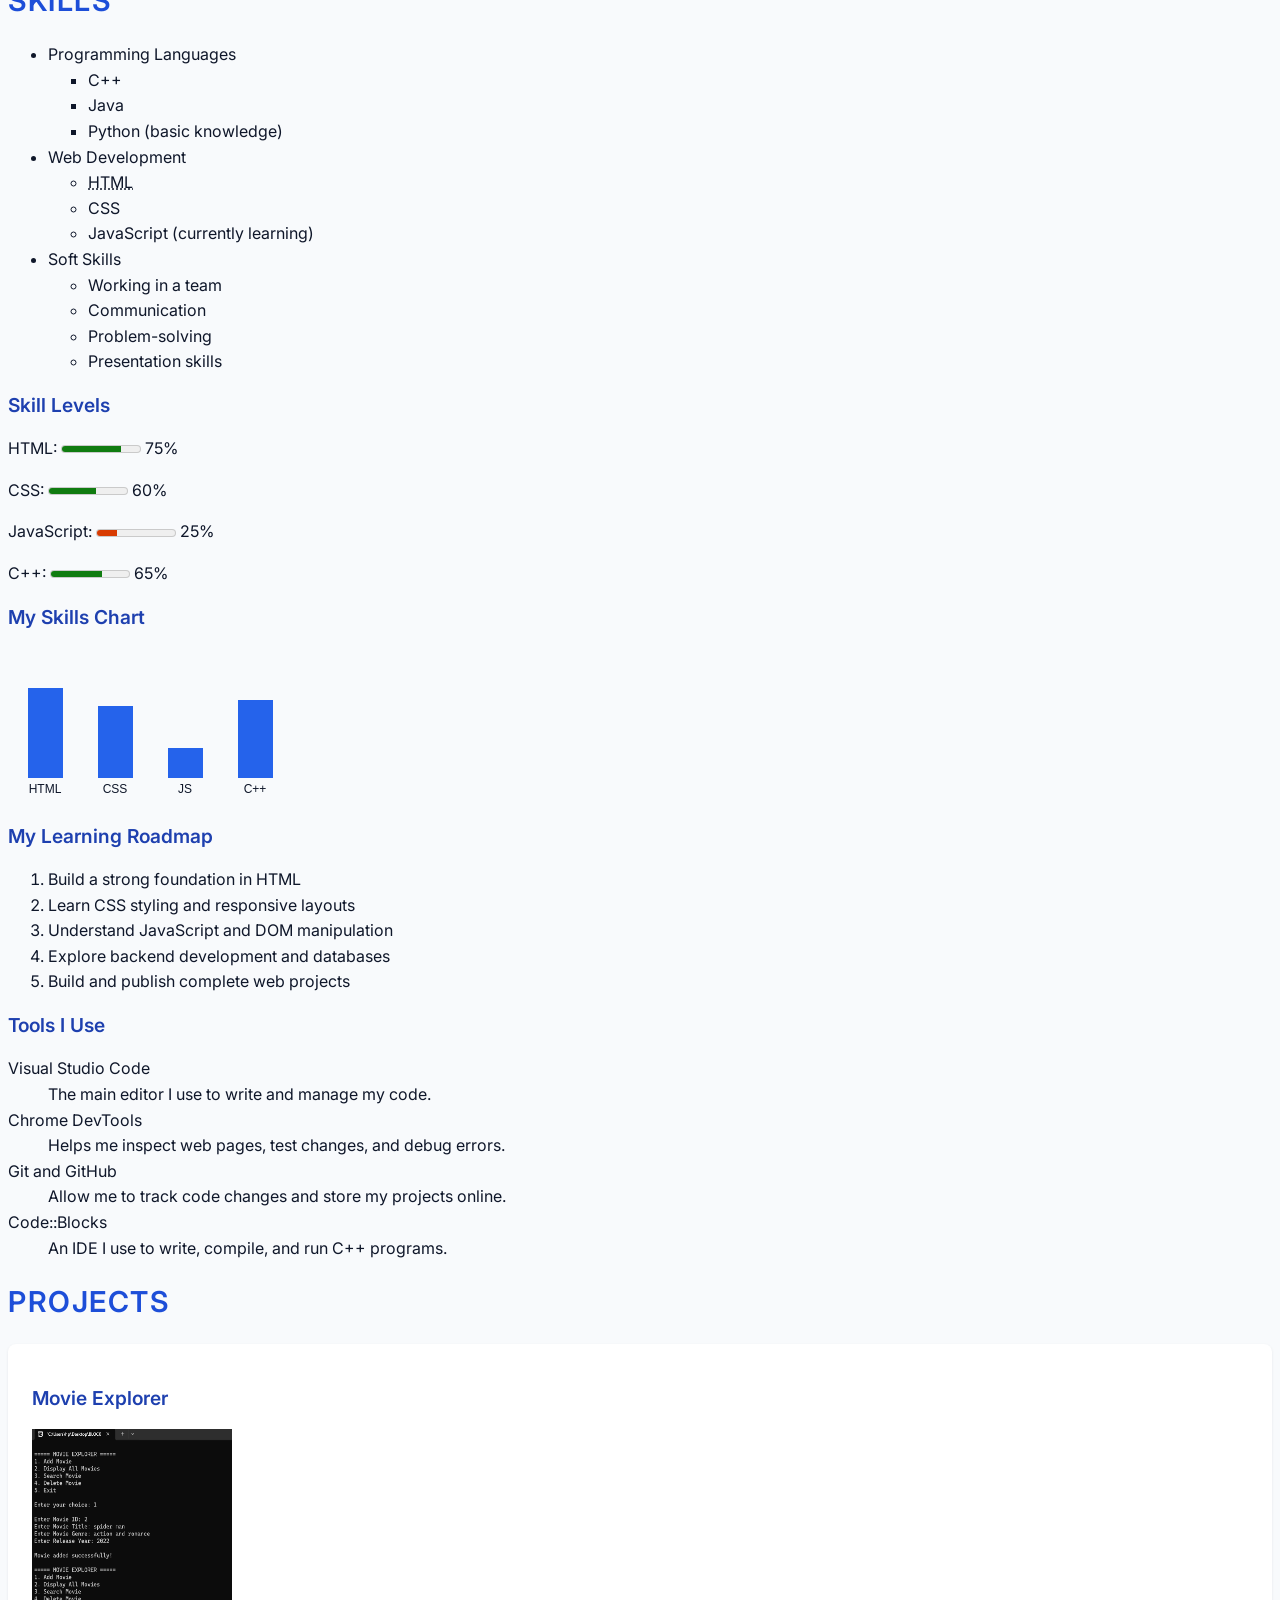
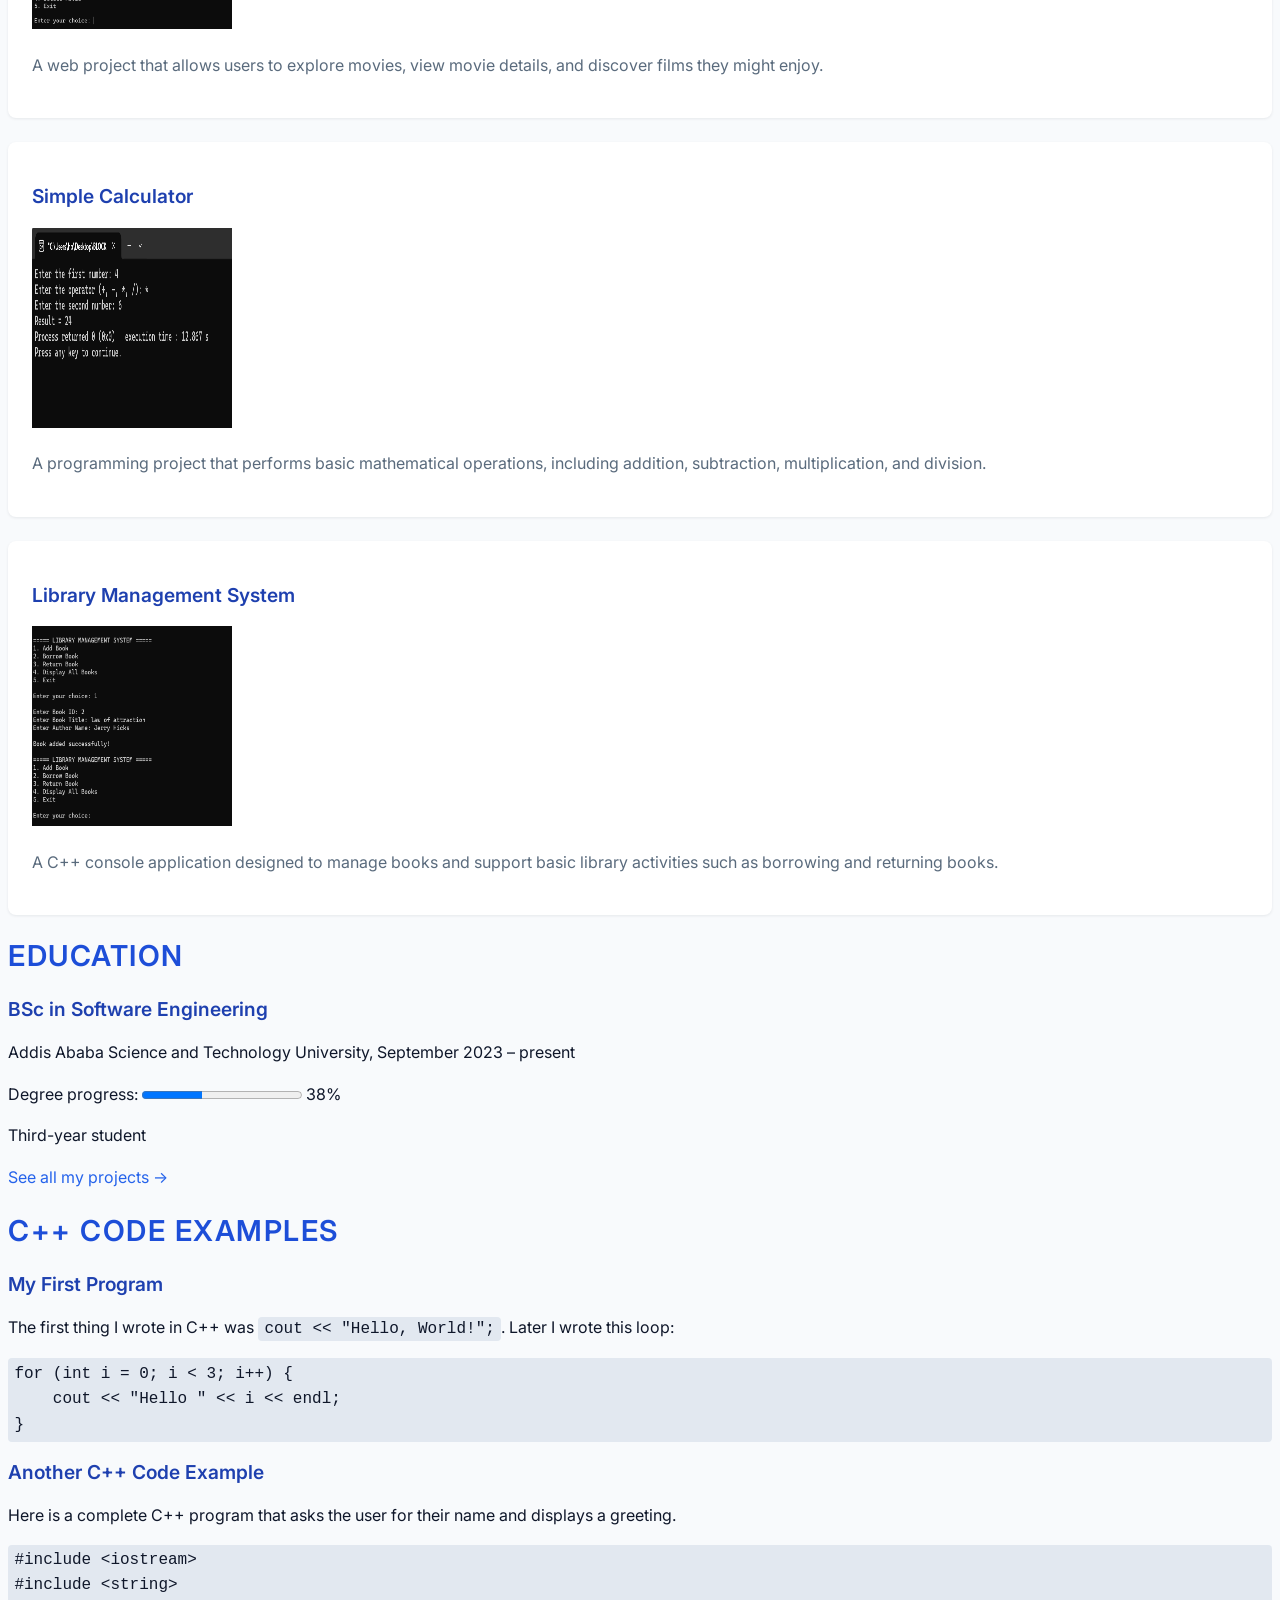
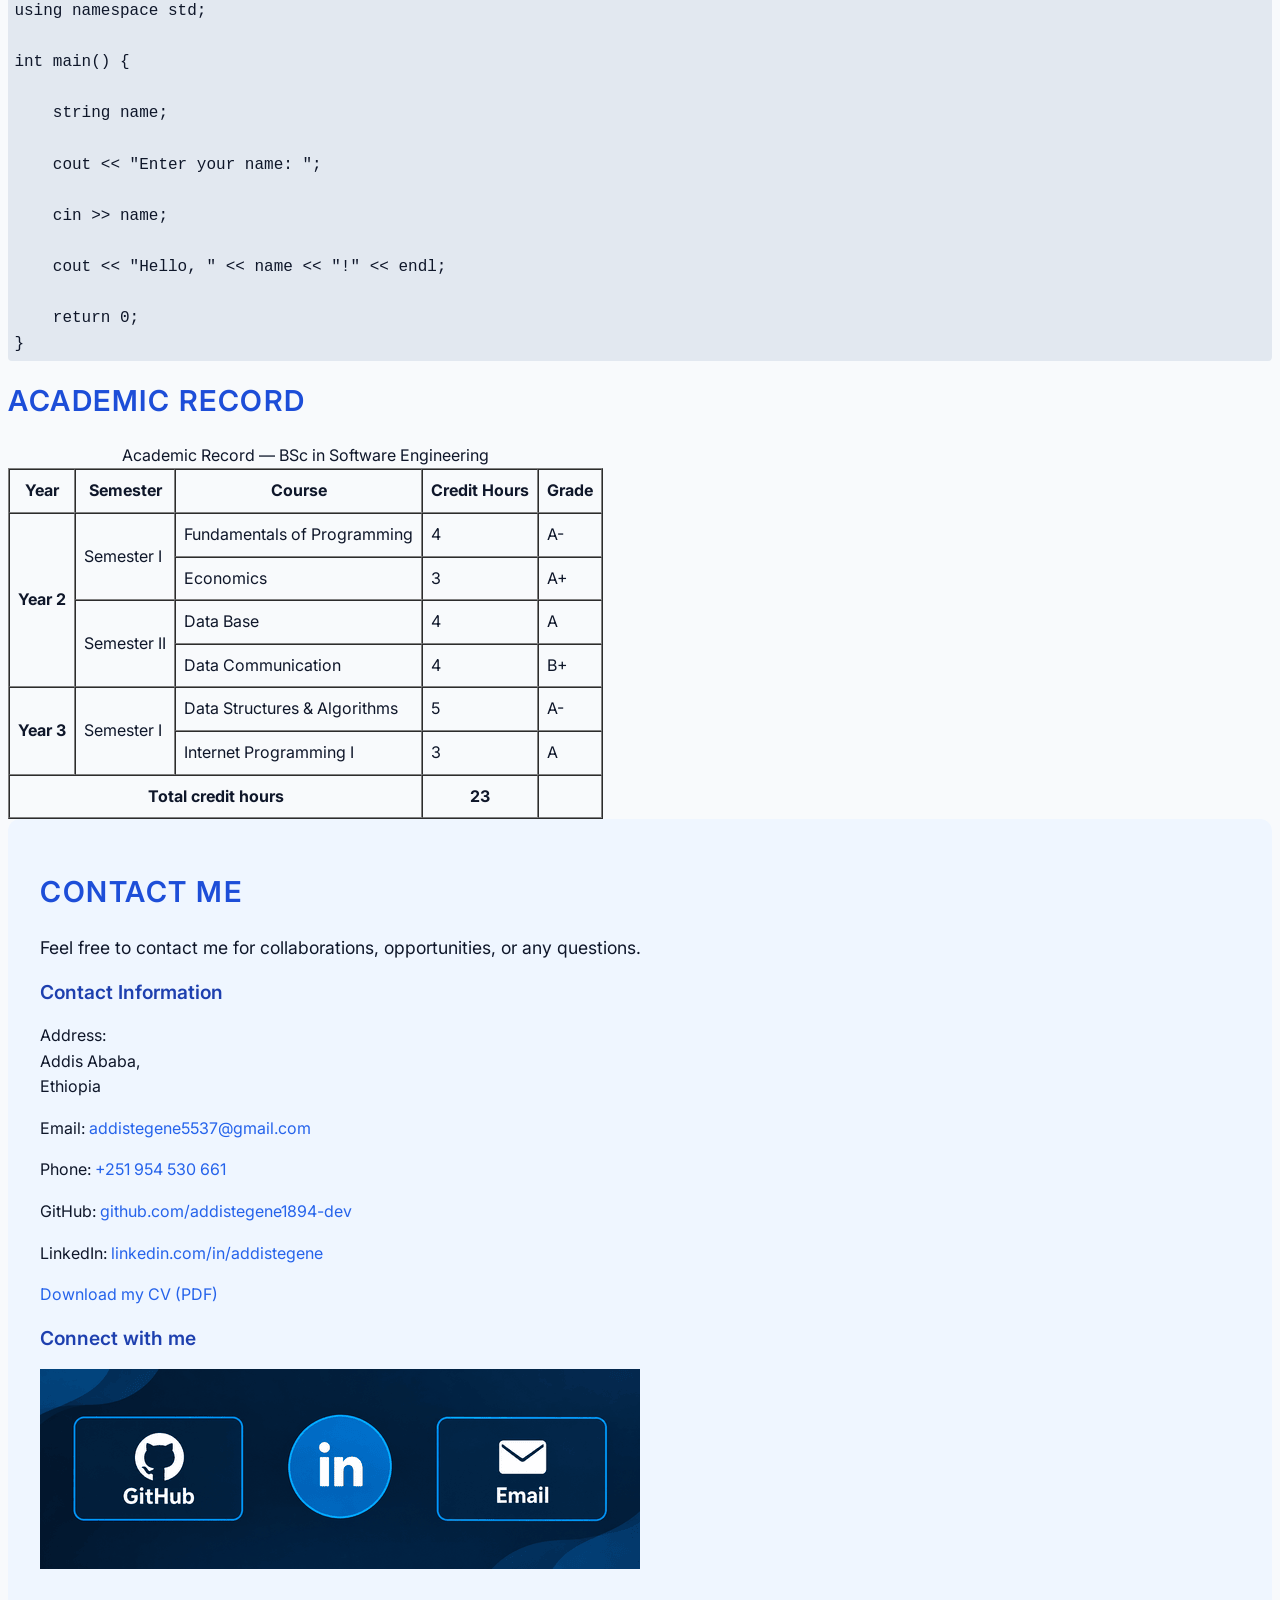
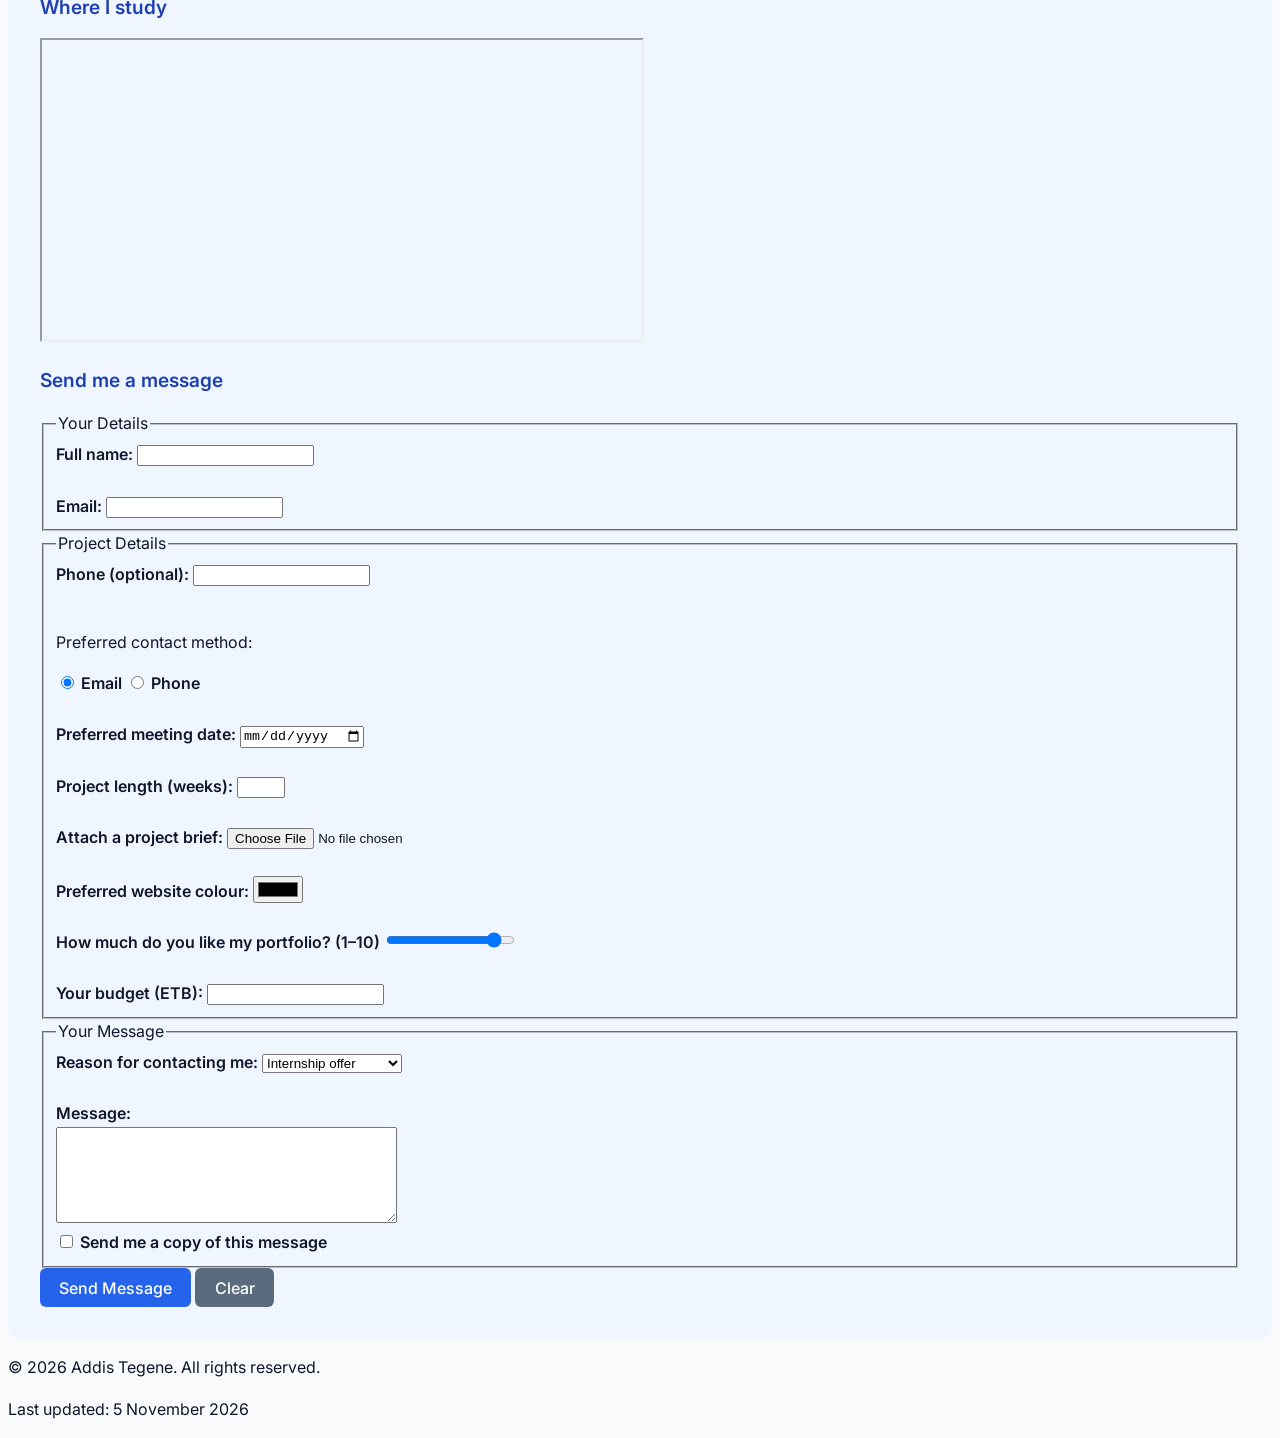
==== commit cf90c2f0: "CSS Selectors and specificity" ====
--- a/portfolio/index.html
+++ b/portfolio/index.html
@@ -35,9 +35,10 @@
          height="200">
 
     <p>This is my portfolio website.</p>
-    <p>Third-Year Software Engineering Student | Aspiring Full-Stack Developer</p>
+    <p class="tagline">Third-Year Software Engineering Student | Aspiring Full-Stack Developer</p>
 
     <button type="button"
+        class="btn"
         onclick="document.getElementById('hireDialog').showModal()">
         Hire me
     </button>
@@ -58,6 +59,7 @@
         </p>
 
         <button type="button"
+            class="btn"
             onclick="document.getElementById('hireDialog').close()">
             Close
         </button>
@@ -248,7 +250,7 @@
 
         <h2>Projects</h2>
 
-        <article id="movie">
+        <article id="movie" class="card">
 
             <h3>Movie Explorer</h3>
 
@@ -264,7 +266,7 @@
 
         </article>
 
-        <article id="calculator">
+        <article id="calculator" class="card">
 
             <h3>Simple Calculator</h3>
 
@@ -281,7 +283,7 @@
 
         </article>
 
-        <article id="library">
+        <article id="library" class="card">
 
             <h3>Library Management System</h3>
 
@@ -643,8 +645,8 @@
 
             </fieldset>
 
-            <button type="submit">Send Message</button>
-            <button type="reset">Clear</button>
+            <button type="submit" class="btn">Send Message</button>
+            <button type="reset" class="btn btn-secondary">Clear</button>
 
         </form>
 
--- a/portfolio/css/style.css
+++ b/portfolio/css/style.css
@@ -20,7 +20,13 @@
     color: #0f172a; 
     font-family: 'Inter', Arial, sans-serif;
     font-size: 1rem;
-    line-height: 1.6; /* 1.6 × the font size: easier to read */
+    line-height: 1.6;
+}
+
+
+h1, h2, h3 {
+    line-height: 1.2;
+    font-weight: 600;
 }
 
 h1 {
@@ -33,20 +39,92 @@
 
 h2 {
     color: #1d4ed8; 
-    font-size: 1.8rem; /* about 29px */
+    font-size: 1.8rem;
     text-transform: uppercase;
     letter-spacing: 1.5px;
-    font-weight: 600;
 }
 
 h3 {
     color: #1e40af; 
-    font-size: 1.2rem; /* about 19px */
+    font-size: 1.2rem; 
+}
+
+
+
+.tagline {
+    text-align: center;
+    font-size: 1.2rem;
+    color: #5a6b7d;
+    letter-spacing: 1px;
+}
+
+.btn {
+    background-color: #2563eb;
+    color: white;
+    font-family: inherit; /* buttons do not inherit fonts by default */
+    font-size: 1rem;
+    padding: 0.6rem 1.2rem;
+    border: none;
+    border-radius: 6px;
+    cursor: pointer;
+    font-weight: 500;
+    transition: background-color 0.2s ease;
+}
+
+.btn:hover {
+    background-color: #1d4ed8;
+}
+
+.btn-secondary {
+    background-color: #5a6b7d;
+}
+
+.btn-secondary:hover {
+    background-color: #475569;
+}
+
+.card {
+    background-color: white;
+    padding: 1.5rem;
+    border-radius: 8px;
+    box-shadow: 0 1px 3px rgba(15, 23, 42, 0.08);
+    margin-bottom: 1.5rem;
+}
+
+
+
+#contact {
+    background-color: #eff6ff;
+    padding: 2rem;
+    border-radius: 12px;
+}
+
+
+nav a {
+    font-weight: 600;
+    text-transform: uppercase;
+    font-size: 0.9rem;
+}
+
+
+.card > p {
+    color: #5a6b7d;
+}
+
+
+h2 + p {
+    font-size: 1.1rem;
+}
+
+
+legend ~ label {
     font-weight: 600;
 }
 
+
+
 mark {
-    background-color: rgba(245, 158, 11, 0.25); /* see-through amber */
+    background-color: rgba(245, 158, 11, 0.25); 
     color: #0f172a;
     padding: 0.1em 0.3em;
     border-radius: 4px;
@@ -54,7 +132,7 @@
 
 a {
     color: #2563eb;
-    text-decoration: none; /* removes the underline */
+    text-decoration: none; 
 }
 
 a:hover {
@@ -62,7 +140,7 @@
 }
 
 blockquote {
-    font-size: 1.2em; /* 1.2 × the size of its parent */
+    font-size: 1.2em; 
     font-style: italic;
     border-left: 4px solid #2563eb;
     margin-left: 0;
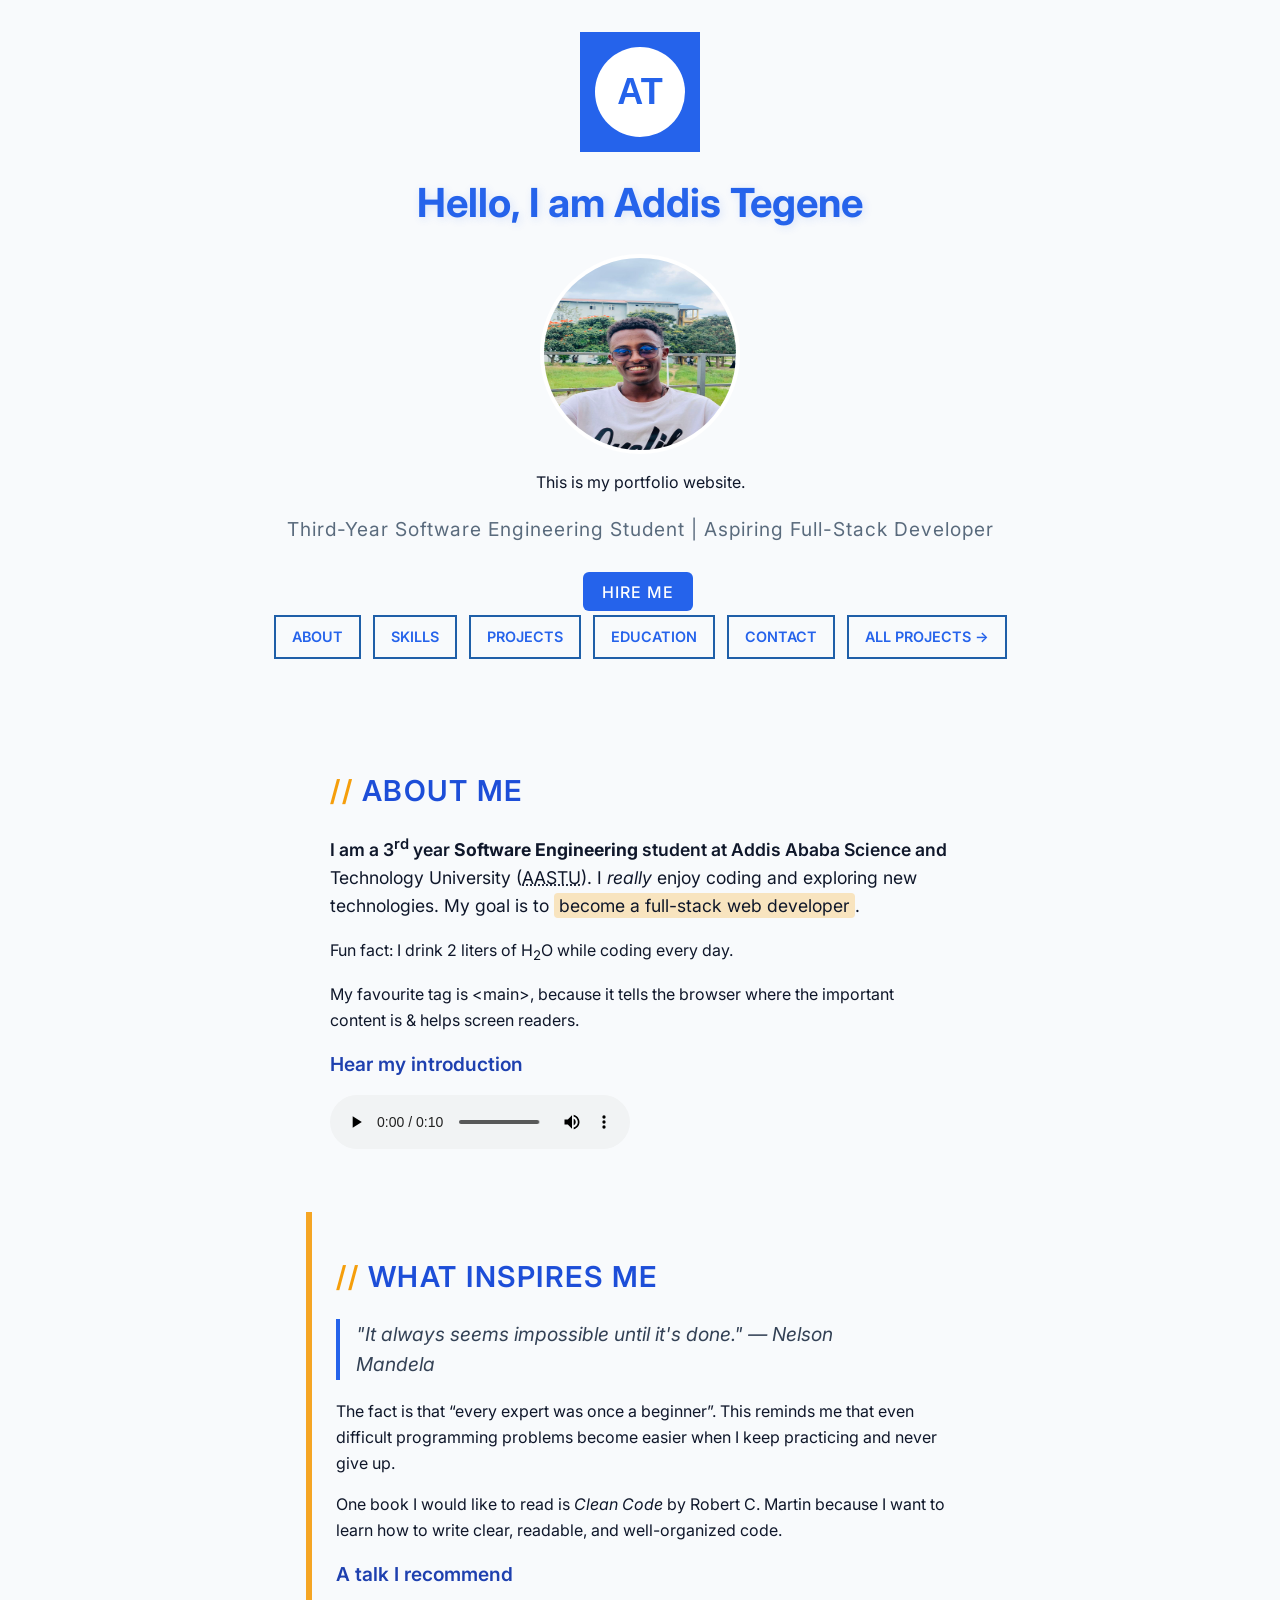
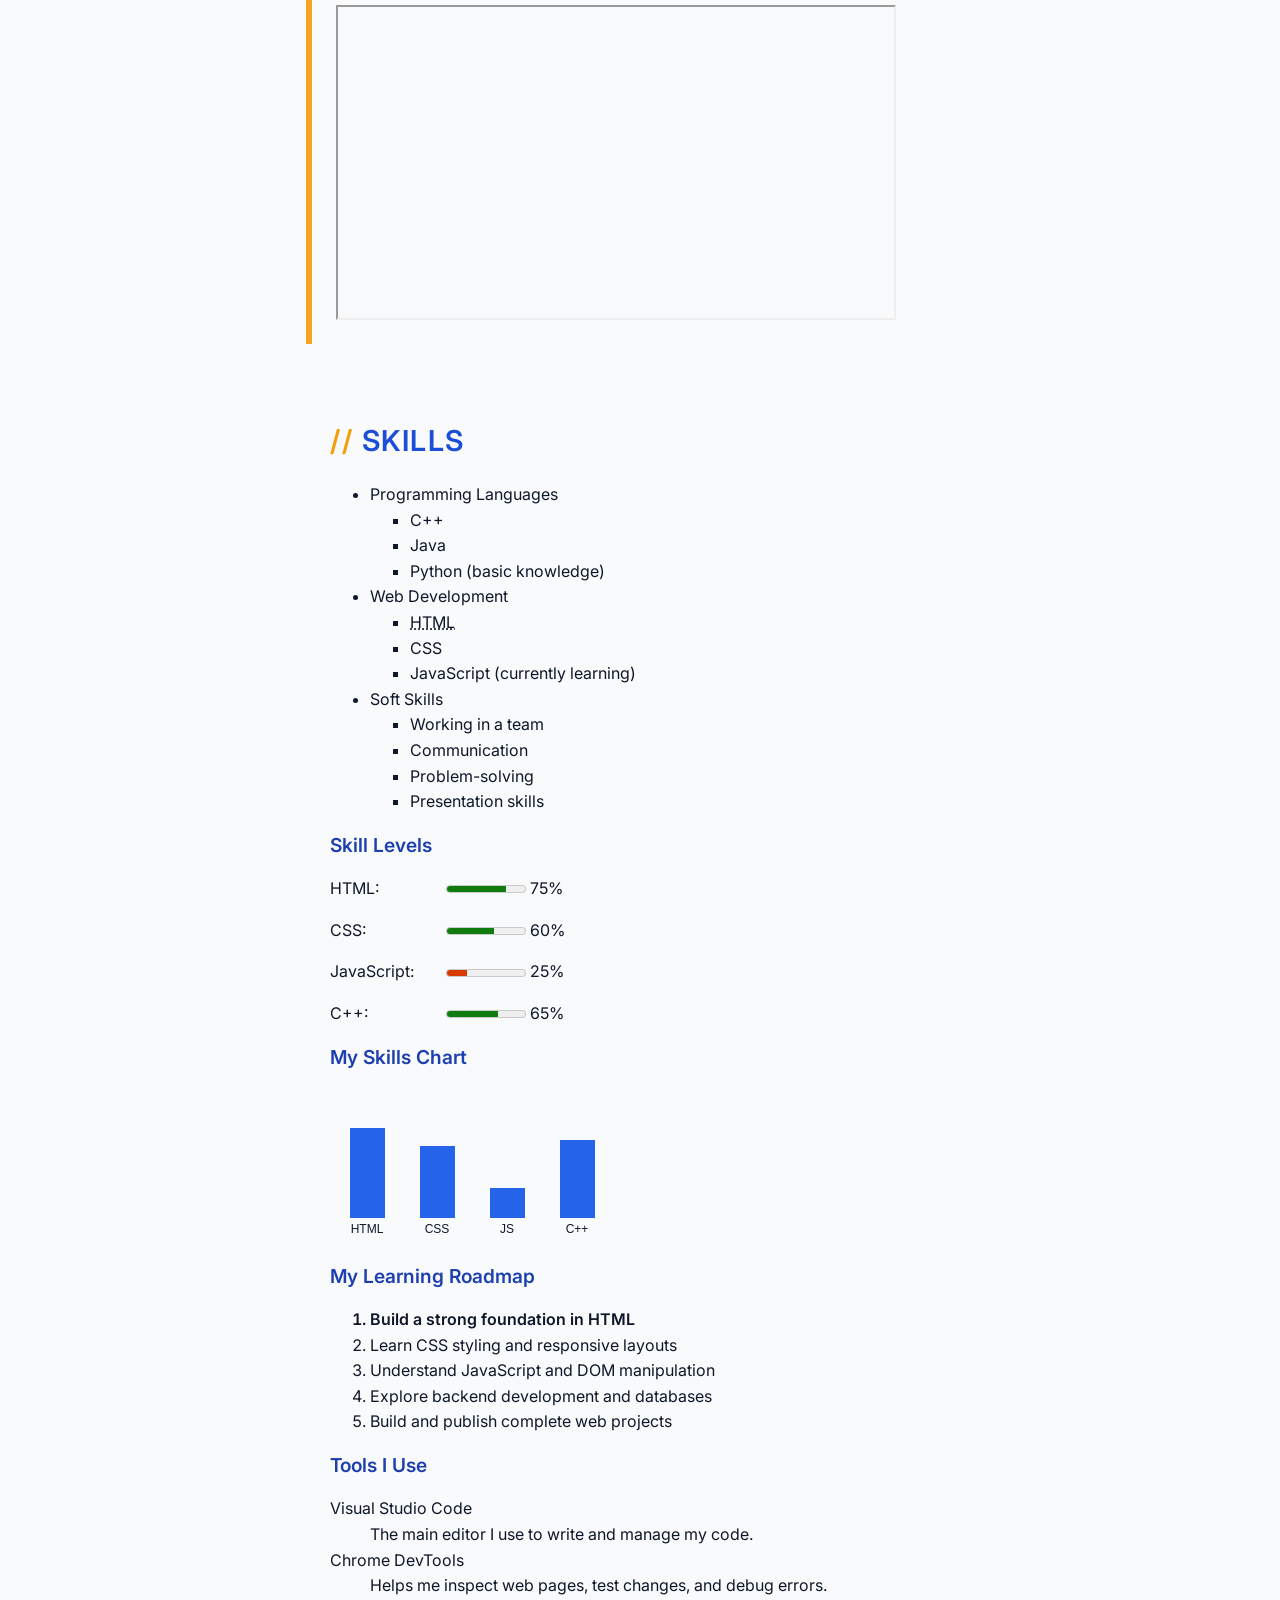
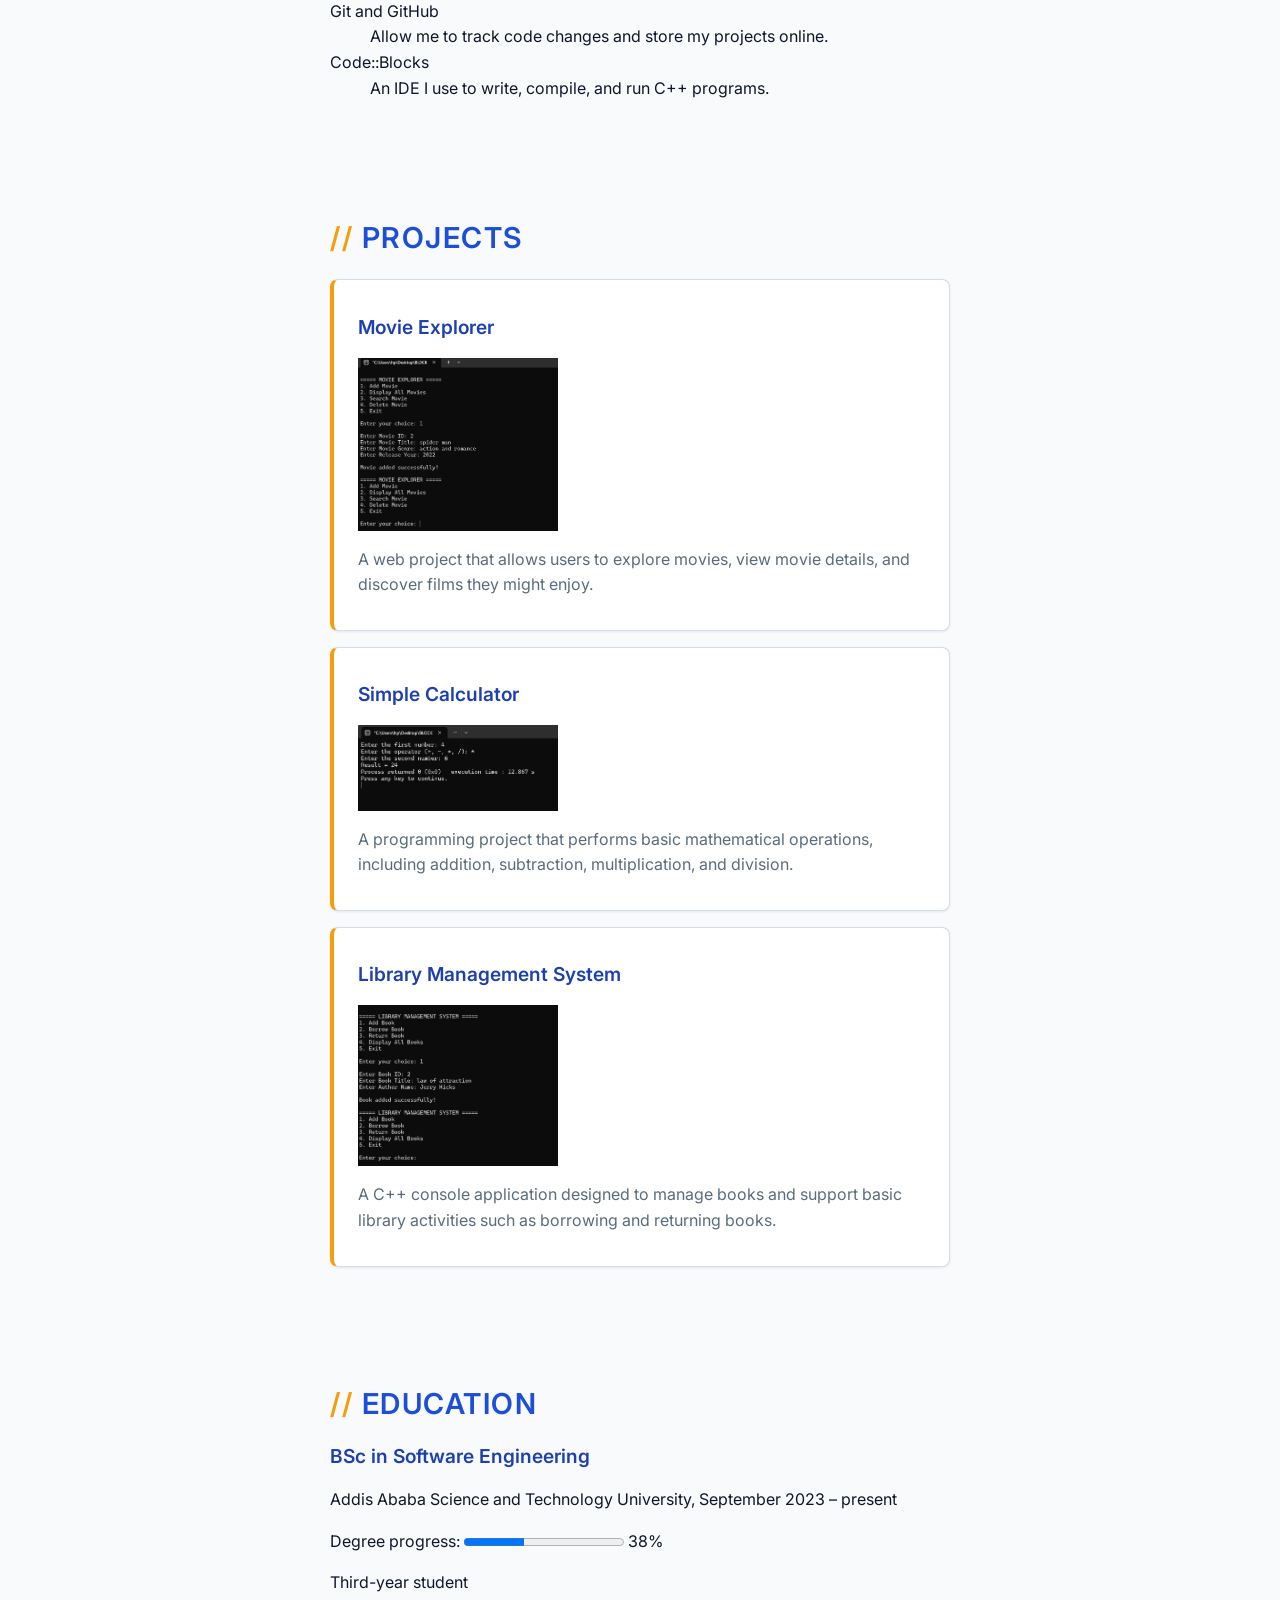
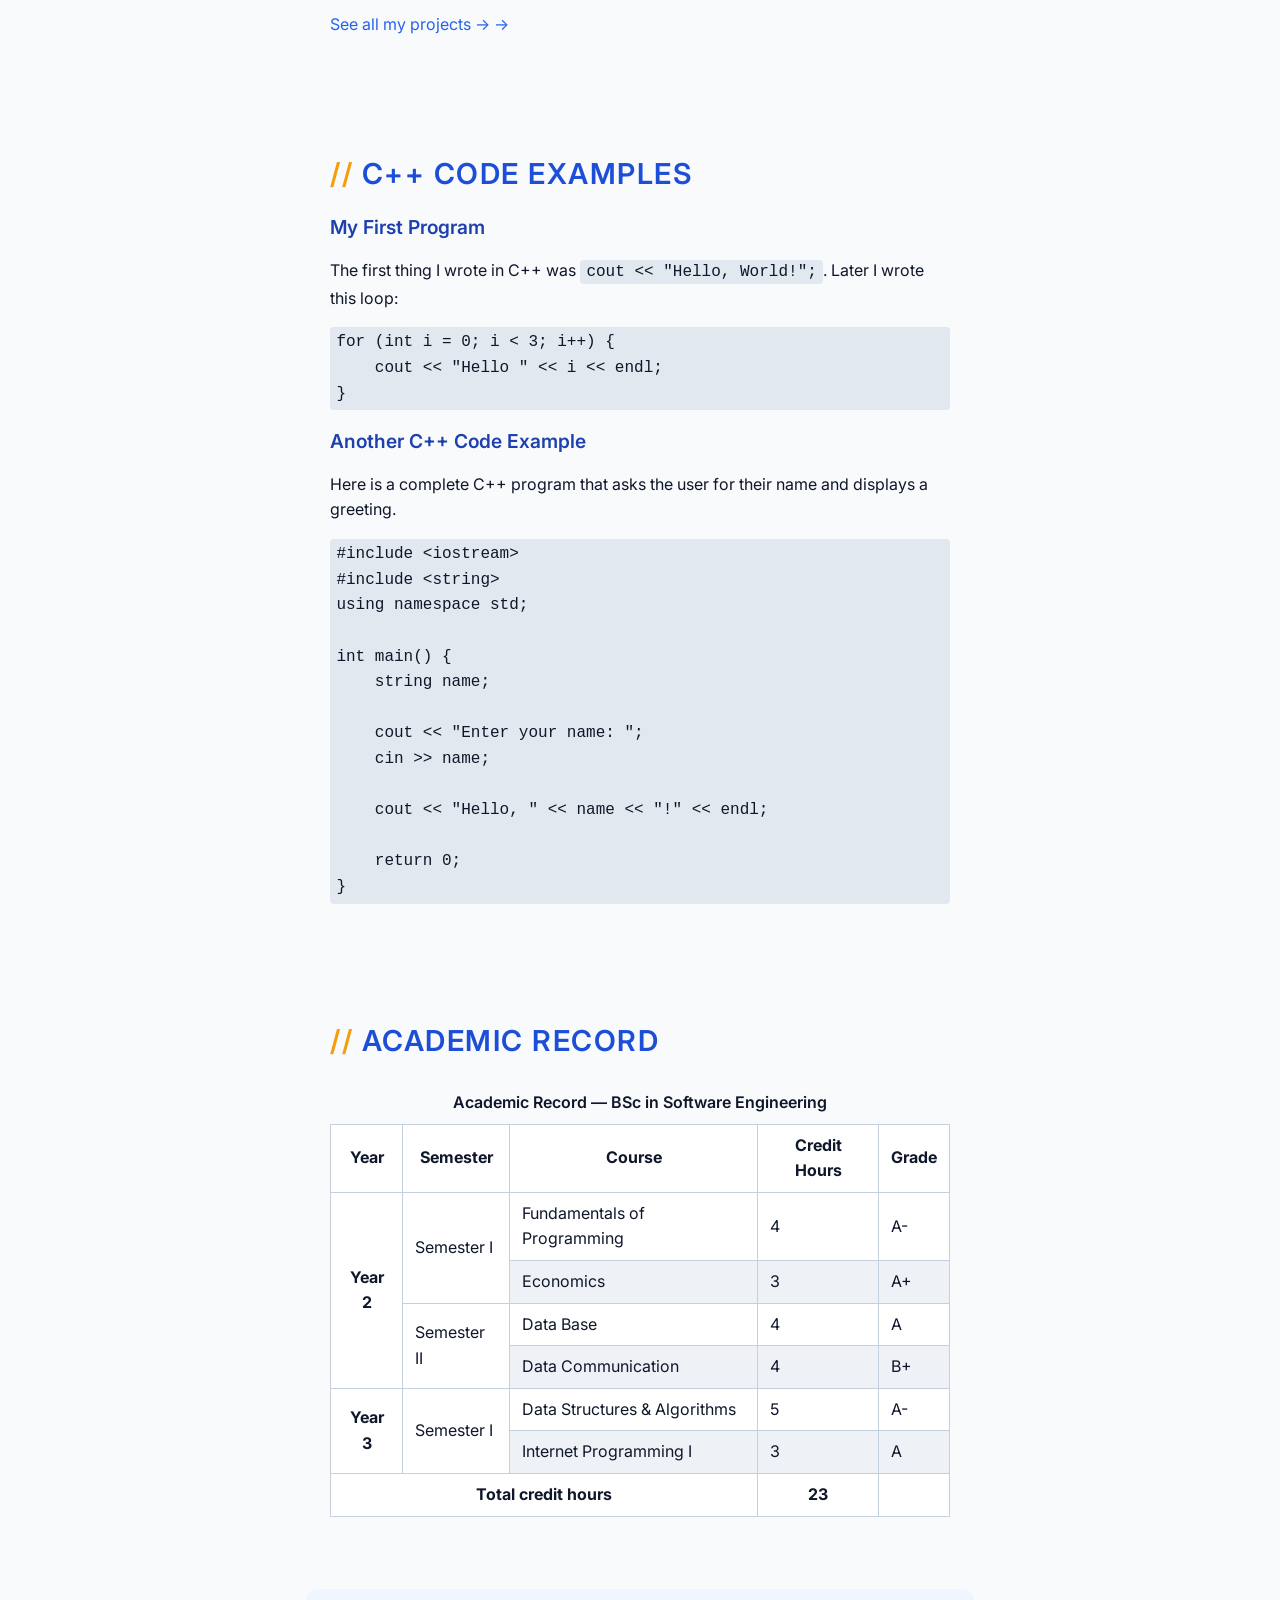
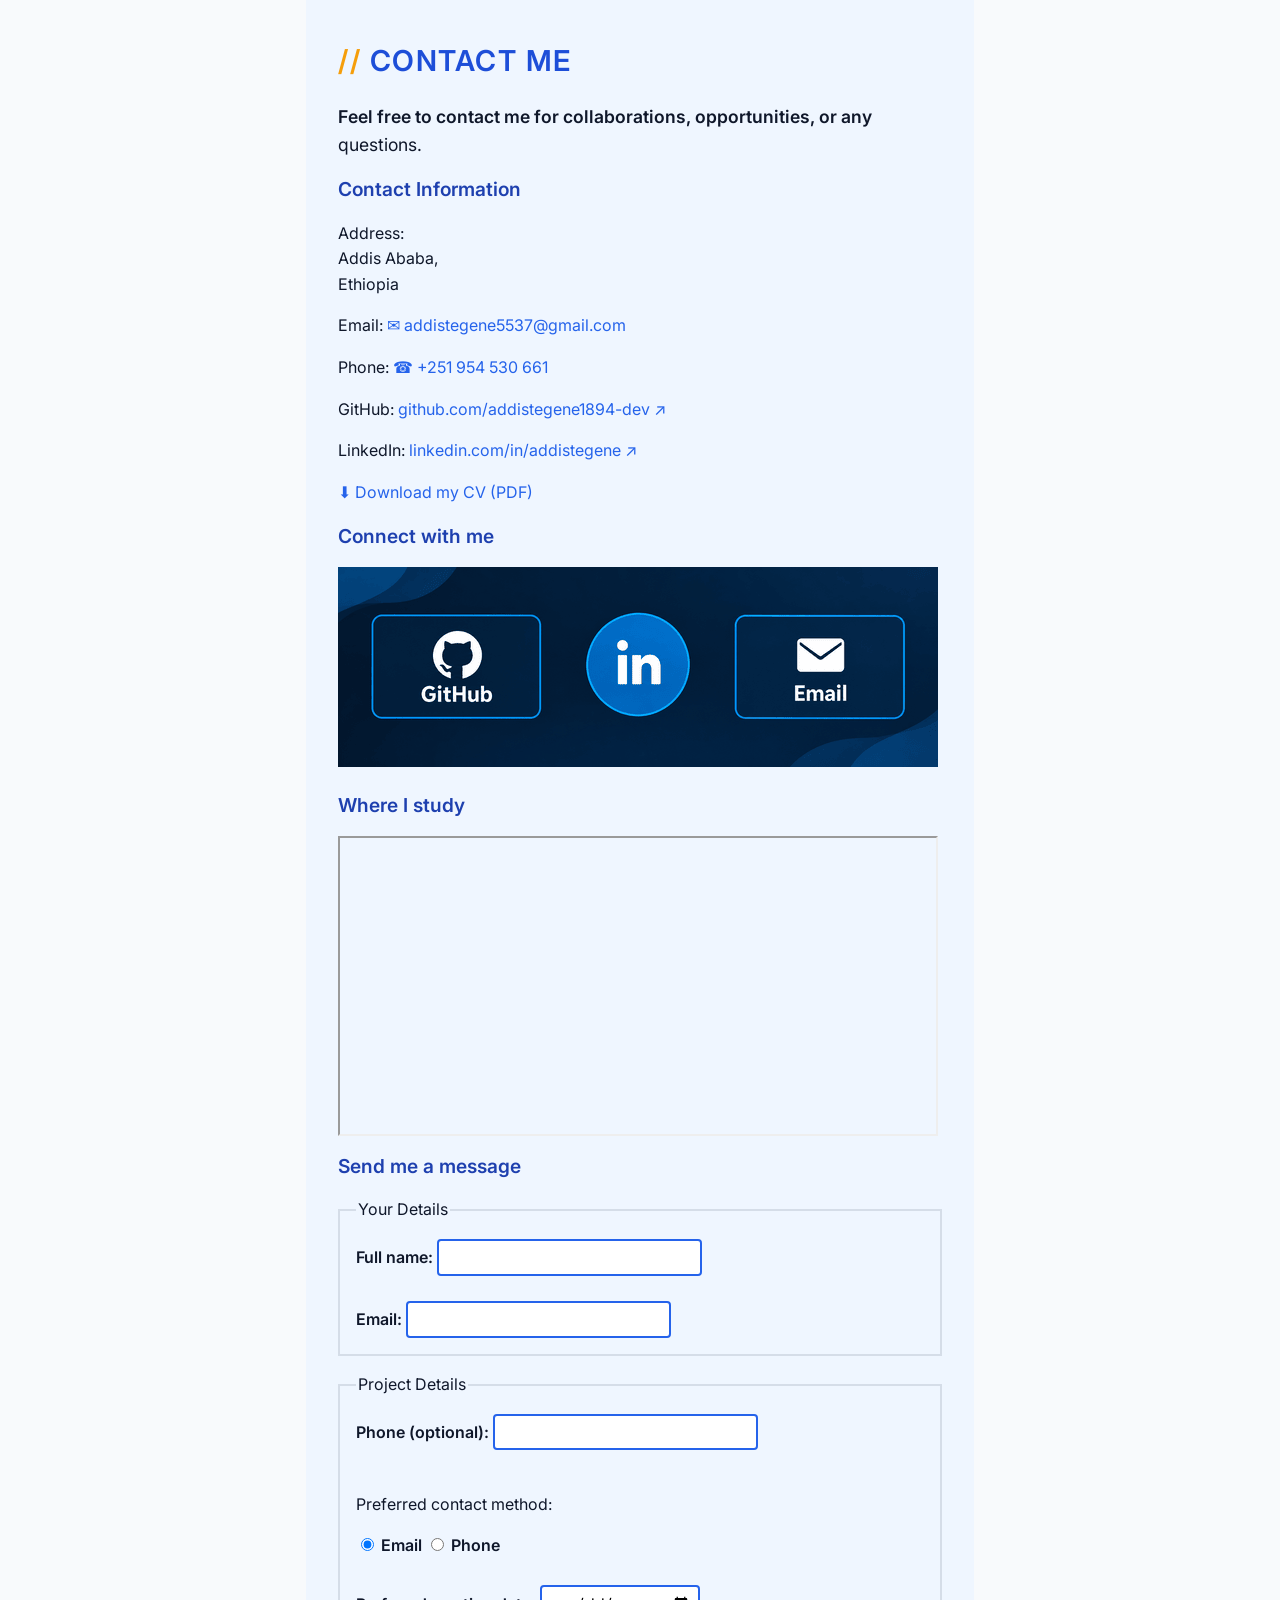
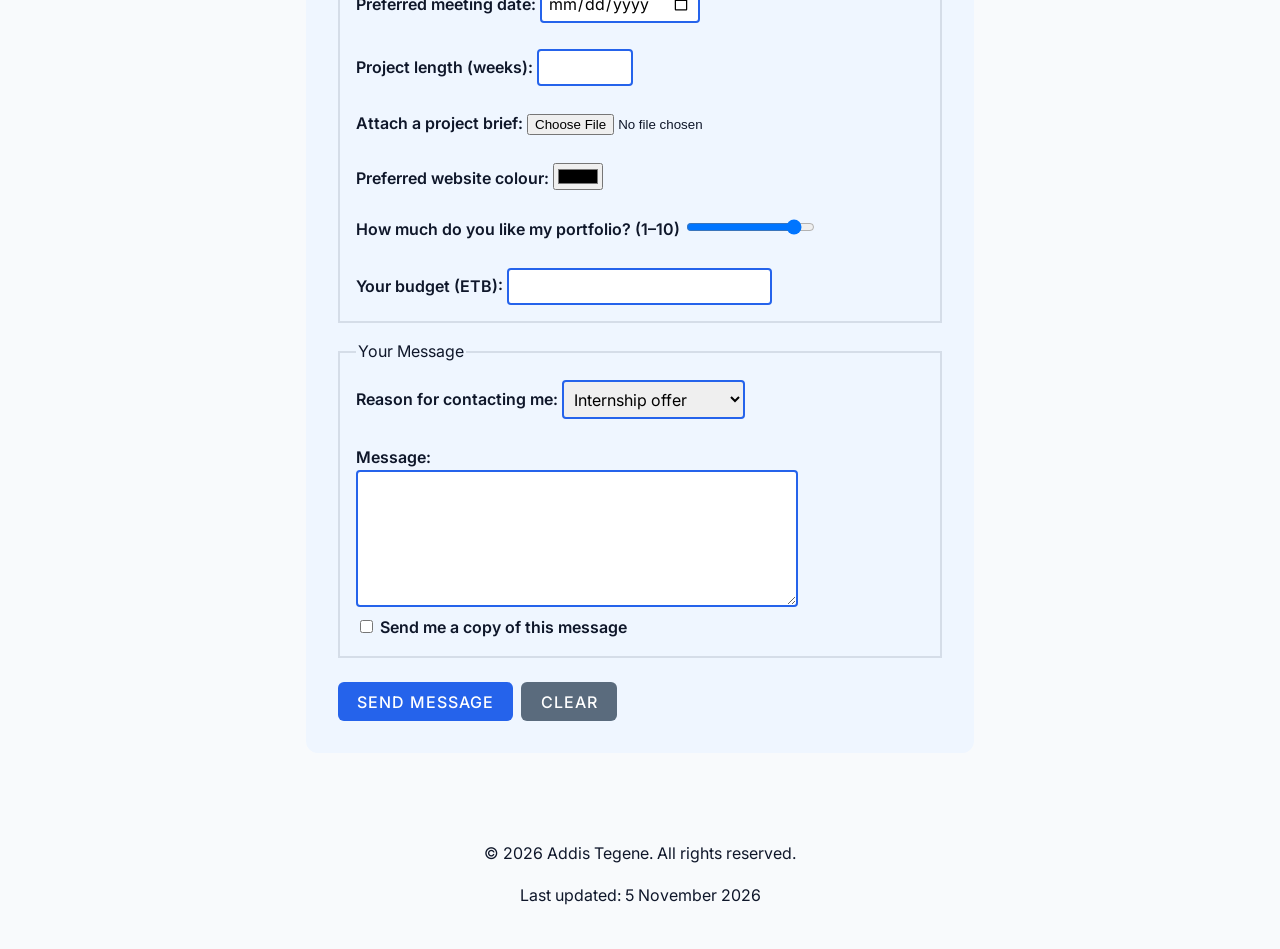
==== commit bc8b4de9: "Adding  Box model and display" ====
--- a/portfolio/index.html
+++ b/portfolio/index.html
@@ -1,28 +1,21 @@
+
 <!DOCTYPE html>
 <html lang="en">
-
 <head>
     <meta charset="UTF-8">
     <meta name="viewport" content="width=device-width, initial-scale=1.0">
-
     <meta name="description" content="Portfolio of Addis Tegene, Software Engineering student and aspiring web developer in Addis Ababa.">
-
     <meta name="keywords" content="Addis Tegene, portfolio, software engineering, web developer, HTML">
-
     <meta name="author" content="Addis Tegene">
-
     <link rel="icon" type="image/png" href="images/favicon.png">
     <link href="https://fonts.googleapis.com/css2?family=Inter:wght@400;500;600;700&display=swap" rel="stylesheet">
     <link rel="stylesheet" href="css/style.css">
-
     <title>Addis Tegene | Portfolio</title>
 </head>
 
 <body>
 
 <header>
-
-
     <canvas id="logo" width="120" height="120">
         Addis Tegene logo
     </canvas>
@@ -44,7 +37,6 @@
     </button>
 
     <dialog id="hireDialog">
-
         <h2>Available for Internships</h2>
 
         <p>
@@ -63,24 +55,21 @@
             onclick="document.getElementById('hireDialog').close()">
             Close
         </button>
-
     </dialog>
 
     <nav>
-        <a href="index.html#about">About</a> |
-        <a href="index.html#skills">Skills</a> |
-        <a href="index.html#projects">Projects</a> |
-        <a href="index.html#education">Education</a> |
-        <a href="index.html#contact">Contact</a> |
+        <a href="index.html#about">About</a>
+        <a href="index.html#skills">Skills</a>
+        <a href="index.html#projects">Projects</a>
+        <a href="index.html#education">Education</a>
+        <a href="index.html#contact">Contact</a>
         <a href="project.html">All Projects</a>
     </nav>
-
 </header>
 
 <main>
 
     <section id="about">
-
         <h2>About Me</h2>
 
         <p>
@@ -109,11 +98,9 @@
             <source src="media/intro.mp3" type="audio/mpeg">
             Your browser does not support the audio element.
         </audio>
-
     </section>
 
     <aside>
-
         <h2>What Inspires Me</h2>
 
         <blockquote>
@@ -142,16 +129,14 @@
             title="YouTube video: What Most Schools Don't Teach"
             allowfullscreen>
         </iframe>
-
     </aside>
 
     <section id="skills">
-
         <h2>Skills</h2>
 
         <ul>
             <li>Programming Languages
-                <ul type="square">
+                <ul>
                     <li>C++</li>
                     <li>Java</li>
                     <li>Python (basic knowledge)</li>
@@ -159,7 +144,7 @@
             </li>
 
             <li>Web Development
-                <ul type="circle">
+                <ul>
                     <li><abbr title="HyperText Markup Language">HTML</abbr></li>
                     <li>CSS</li>
                     <li>JavaScript (currently learning)</li>
@@ -180,38 +165,29 @@
 
         <p>
             <label for="lvl-html">HTML:</label>
-            <meter id="lvl-html" value="0.75" min="0" max="1">
-                75%
-            </meter>
+            <meter id="lvl-html" value="0.75" min="0" max="1">75%</meter>
             75%
         </p>
 
         <p>
             <label for="lvl-css">CSS:</label>
-            <meter id="lvl-css" value="0.60" min="0" max="1">
-                60%
-            </meter>
+            <meter id="lvl-css" value="0.60" min="0" max="1">60%</meter>
             60%
         </p>
 
         <p>
             <label for="lvl-js">JavaScript:</label>
             <meter id="lvl-js" value="0.25" min="0" max="1"
-                    low="0.3" high="0.7" optimum="1">
-                25%
-            </meter>
+                   low="0.3" high="0.7" optimum="1">25%</meter>
             25%
         </p>
 
         <p>
             <label for="lvl-cpp">C++:</label>
-            <meter id="lvl-cpp" value="0.65" min="0" max="1">
-                65%
-            </meter>
+            <meter id="lvl-cpp" value="0.65" min="0" max="1">65%</meter>
             65%
         </p>
 
-        
         <h3>My Skills Chart</h3>
 
         <canvas id="skillChart" width="300" height="150">
@@ -220,7 +196,7 @@
 
         <h3>My Learning Roadmap</h3>
 
-        <ol type="1">
+        <ol>
             <li>Build a strong foundation in HTML</li>
             <li>Learn CSS styling and responsive layouts</li>
             <li>Understand JavaScript and DOM manipulation</li>
@@ -243,15 +219,12 @@
             <dt>Code::Blocks</dt>
             <dd>An IDE I use to write, compile, and run C++ programs.</dd>
         </dl>
-
     </section>
 
     <section id="projects">
-
         <h2>Projects</h2>
 
         <article id="movie" class="card">
-
             <h3>Movie Explorer</h3>
 
             <img src="images/project-movie-explorer.png"
@@ -263,11 +236,9 @@
                 A web project that allows users to explore movies,
                 view movie details, and discover films they might enjoy.
             </p>
-
         </article>
 
         <article id="calculator" class="card">
-
             <h3>Simple Calculator</h3>
 
             <img src="images/project-calculator.png"
@@ -280,11 +251,9 @@
                 operations, including addition, subtraction,
                 multiplication, and division.
             </p>
-
         </article>
 
         <article id="library" class="card">
-
             <h3>Library Management System</h3>
 
             <img src="images/project-library.png"
@@ -297,13 +266,10 @@
                 and support basic library activities such as
                 borrowing and returning books.
             </p>
-
         </article>
-
     </section>
 
     <section id="education">
-
         <h2>Education</h2>
 
         <h3>BSc in Software Engineering</h3>
@@ -315,11 +281,7 @@
 
         <p>
             <label for="degree">Degree progress:</label>
-
-            <progress id="degree" value="38" max="100">
-                38%
-            </progress>
-
+            <progress id="degree" value="38" max="100">38%</progress>
             38%
         </p>
 
@@ -328,11 +290,9 @@
         <p>
             <a href="project.html">See all my projects →</a>
         </p>
-
     </section>
 
     <section id="code-examples">
-
         <h2>C++ Code Examples</h2>
 
         <h3>My First Program</h3>
@@ -359,26 +319,21 @@
 using namespace std;
 
 int main() {
-
     string name;
 
     cout &lt;&lt; "Enter your name: ";
-
     cin &gt;&gt; name;
 
     cout &lt;&lt; "Hello, " &lt;&lt; name &lt;&lt; "!" &lt;&lt; endl;
 
     return 0;
 }</code></pre>
-
     </section>
 
     <section id="academic-record">
-
         <h2>Academic Record</h2>
 
-        <table border="1" cellpadding="8" cellspacing="0">
-
+        <table>
             <caption>Academic Record — BSc in Software Engineering</caption>
 
             <thead>
@@ -392,7 +347,6 @@
             </thead>
 
             <tbody>
-
                 <tr>
                     <th rowspan="4">Year 2</th>
                     <td rowspan="2">Semester I</td>
@@ -433,7 +387,6 @@
                     <td>3</td>
                     <td>A</td>
                 </tr>
-
             </tbody>
 
             <tfoot>
@@ -443,13 +396,10 @@
                     <th></th>
                 </tr>
             </tfoot>
-
         </table>
-
     </section>
 
     <section id="contact">
-
         <h2>Contact Me</h2>
 
         <p>
@@ -508,7 +458,6 @@
         >
 
         <map name="connectmap">
-
             <area
                 shape="rect"
                 coords="20,40,180,160"
@@ -533,7 +482,6 @@
                 href="mailto:addistegene5537@gmail.com"
                 alt="Email"
             >
-
         </map>
 
         <h3>Where I study</h3>
@@ -565,8 +513,8 @@
 
                 <label for="phone">Phone (optional):</label>
                 <input type="text" id="phone" name="phone"
-                        pattern="0[79][0-9]{8}"
-                        title="10 digits starting with 09 or 07">
+                       pattern="0[79][0-9]{8}"
+                       title="10 digits starting with 09 or 07">
                 <br><br>
 
                 <p>Preferred contact method:</p>
@@ -609,7 +557,6 @@
                 <label for="budget">Your budget (ETB):</label>
                 <input type="number" id="budget" name="budget"
                        min="1000" step="500">
-
             </fieldset>
 
             <fieldset>
@@ -642,29 +589,21 @@
 
                 <input type="checkbox" id="copy" name="copy" value="yes">
                 <label for="copy">Send me a copy of this message</label>
-
             </fieldset>
 
             <button type="submit" class="btn">Send Message</button>
             <button type="reset" class="btn btn-secondary">Clear</button>
-
         </form>
-
     </section>
 
 </main>
 
 <footer>
-
     <p>&copy; 2026 Addis Tegene. All rights reserved.</p>
-
     <p>Last updated: <time datetime="2026-11-05">5 November 2026</time></p>
-
 </footer>
 
-
 <script>
-
     const canvas = document.getElementById('logo');
     const ctx = canvas.getContext('2d');
 
@@ -682,17 +621,13 @@
     ctx.textBaseline = "middle";
     ctx.fillText("AT", 60, 62);
 
-
     const chart = document.getElementById('skillChart');
     const chartCtx = chart.getContext('2d');
 
     chartCtx.fillStyle = "#2563eb";
     chartCtx.fillRect(20, 40, 35, 90);
-
     chartCtx.fillRect(90, 58, 35, 72);
-
     chartCtx.fillRect(160, 100, 35, 30);
-
     chartCtx.fillRect(230, 52, 35, 78);
 
     chartCtx.fillStyle = "#0f172a";
@@ -703,8 +638,7 @@
     chartCtx.fillText("CSS", 107, 145);
     chartCtx.fillText("JS", 177, 145);
     chartCtx.fillText("C++", 247, 145);
-
 </script>
 
 </body>
-</html>+</html>
--- a/portfolio/css/style.css
+++ b/portfolio/css/style.css
@@ -1,3 +1,4 @@
+
 /* ==========================================
    Portfolio stylesheet — Addis Tegene
    ========================================== */
@@ -9,20 +10,45 @@
 Light #f8fafc (Clean slate/off-white background)
 */
 
-/* ---------- Base ---------- */
+/* ---------- Reset & Base ---------- */
+
+* {
+    box-sizing: border-box;
+}
 
 html {
-    font-size: 16px; /* 1rem = 16px everywhere */
+    font-size: 16px;
 }
 
 body {
+    margin: 0;
     background-color: #f8fafc;
-    color: #0f172a; 
+    color: #0f172a;
     font-family: 'Inter', Arial, sans-serif;
     font-size: 1rem;
     line-height: 1.6;
 }
 
+/* ---------- Layout ---------- */
+
+main {
+    max-width: 700px;
+    margin: 0 auto;
+    padding: 0 1rem;
+}
+
+header {
+    text-align: center;
+    padding: 2rem 1rem;
+}
+
+footer {
+    text-align: center;
+    padding: 1.5rem 1rem;
+    margin-top: 3rem;
+}
+
+/* ---------- Headings ---------- */
 
 h1, h2, h3 {
     line-height: 1.2;
@@ -30,26 +56,65 @@
 }
 
 h1 {
-    color: #2563eb; 
-    font-size: 2.5rem; /* 40px */
+    color: #2563eb;
+    font-size: 2.5rem;
     text-align: center;
     font-weight: 700;
     text-shadow: 2px 2px 8px rgba(37, 99, 235, 0.15);
 }
 
 h2 {
-    color: #1d4ed8; 
+    color: #1d4ed8;
     font-size: 1.8rem;
     text-transform: uppercase;
     letter-spacing: 1.5px;
 }
 
+h2::before {
+    content: "// ";
+    color: #f59e0b;
+}
+
+h2 + p::first-line {
+    font-weight: 600;
+}
+
 h3 {
-    color: #1e40af; 
-    font-size: 1.2rem; 
-}
-
-
+    color: #1e40af;
+    font-size: 1.2rem;
+}
+
+/* ---------- Display & Alignment ---------- */
+
+#logo,
+header img {
+    display: block;
+    margin: 0 auto 1rem;
+}
+
+header img {
+    border: 4px solid white;
+    border-radius: 50%;
+}
+
+nav a {
+    display: inline-block;
+    padding: 0.5rem 1rem;
+    margin: 0.25rem;
+    border: 2px solid #1f5fa8;
+    font-weight: 600;
+    text-transform: uppercase;
+    font-size: 0.9rem;
+}
+
+nav a::after {
+    content: none;
+}
+
+label[for^="lvl"] {
+    display: inline-block;
+    width: 7rem;
+}
 
 .tagline {
     text-align: center;
@@ -58,12 +123,15 @@
     letter-spacing: 1px;
 }
 
+/* ---------- Buttons ---------- */
+
 .btn {
     background-color: #2563eb;
     color: white;
-    font-family: inherit; /* buttons do not inherit fonts by default */
+    font-family: inherit;
     font-size: 1rem;
     padding: 0.6rem 1.2rem;
+    margin: 0.5rem 0.25rem 0 0;
     border: none;
     border-radius: 6px;
     cursor: pointer;
@@ -80,18 +148,79 @@
 }
 
 .btn-secondary:hover {
-    background-color: #475569;
+    background-color: #445566;
+}
+
+[class*="btn"] {
+    text-transform: uppercase;
+    letter-spacing: 1px;
+}
+
+/* ---------- Spacing & Borders ---------- */
+
+section,
+aside {
+    margin: 2rem 0;
+    padding: 1.5rem;
+}
+
+aside {
+    border-left: 6px solid hsl(37, 91%, 55%);
 }
 
 .card {
     background-color: white;
-    padding: 1.5rem;
+    padding: 1rem 1.5rem;
+    margin: 1rem 0;
+    border: 1px solid #d5dde8;
+    border-left: 4px solid #f59e0b;
     border-radius: 8px;
     box-shadow: 0 1px 3px rgba(15, 23, 42, 0.08);
-    margin-bottom: 1.5rem;
-}
-
-
+    transition: transform 0.2s ease, box-shadow 0.2s ease;
+}
+
+.card:hover {
+    transform: translateY(-3px);
+    box-shadow: 0 4px 12px rgba(15, 23, 42, 0.12);
+}
+
+.card img,
+video {
+    display: block;
+    max-width: 100%;
+    height: auto;
+}
+
+iframe {
+    display: block;
+    max-width: 100%;
+}
+
+fieldset {
+    margin: 0 0 1rem;
+    padding: 1rem;
+    border: 2px solid #d5dde8;
+}
+
+/* ---------- Form Controls ---------- */
+
+input[type="text"],
+input[type="email"],
+input[type="number"],
+input[type="date"],
+select,
+textarea {
+    border: 2px solid #2563eb;
+    font-family: inherit;
+    font-size: 1rem;
+    padding: 0.4rem;
+    border-radius: 4px;
+}
+
+abbr[title] {
+    cursor: help;
+    text-decoration: underline dotted;
+}
 
 #contact {
     background-color: #eff6ff;
@@ -99,48 +228,58 @@
     border-radius: 12px;
 }
 
-
-nav a {
-    font-weight: 600;
-    text-transform: uppercase;
-    font-size: 0.9rem;
-}
-
+/* ---------- Text & Links ---------- */
 
 .card > p {
     color: #5a6b7d;
 }
 
-
 h2 + p {
     font-size: 1.1rem;
 }
 
-
 legend ~ label {
     font-weight: 600;
 }
 
-
+a[href^="https"]::after {
+    content: " ↗";
+}
+
+a[href^="mailto"]::before {
+    content: "✉ ";
+}
+
+a[href^="tel"]::before {
+    content: "☎ ";
+}
+
+a[download]::before {
+    content: "⬇ ";
+}
+
+a[href$=".html"]::after {
+    content: " →";
+}
+
+a:link { color: #2563eb; }
+a:visited { color: #5b21b6; }
+a:hover { color: #d97706; text-decoration: underline; }
+a:active { color: #b91c1c; }
 
 mark {
-    background-color: rgba(245, 158, 11, 0.25); 
+    background-color: rgba(245, 158, 11, 0.25);
     color: #0f172a;
     padding: 0.1em 0.3em;
     border-radius: 4px;
 }
 
 a {
-    color: #2563eb;
-    text-decoration: none; 
-}
-
-a:hover {
-    text-decoration: underline;
+    text-decoration: none;
 }
 
 blockquote {
-    font-size: 1.2em; 
+    font-size: 1.2em;
     font-style: italic;
     border-left: 4px solid #2563eb;
     margin-left: 0;
@@ -158,4 +297,38 @@
 pre code {
     background-color: transparent;
     padding: 0;
-}+}
+
+/* ---------- Tables ---------- */
+
+table {
+    border-collapse: collapse;
+    margin: 1rem 0;
+    background-color: white;
+    width: 100%;
+}
+
+th,
+td {
+    border: 1px solid #c5d0de;
+    padding: 0.5rem 0.75rem;
+}
+
+caption {
+    font-weight: 600;
+    padding: 0.5rem;
+}
+
+/* ---------- Lists ---------- */
+
+tbody tr:nth-child(even) {
+    background-color: #eef2f7;
+}
+
+ul ul {
+    list-style-type: square;
+}
+
+ol li:first-child {
+    font-weight: 600;
+}
